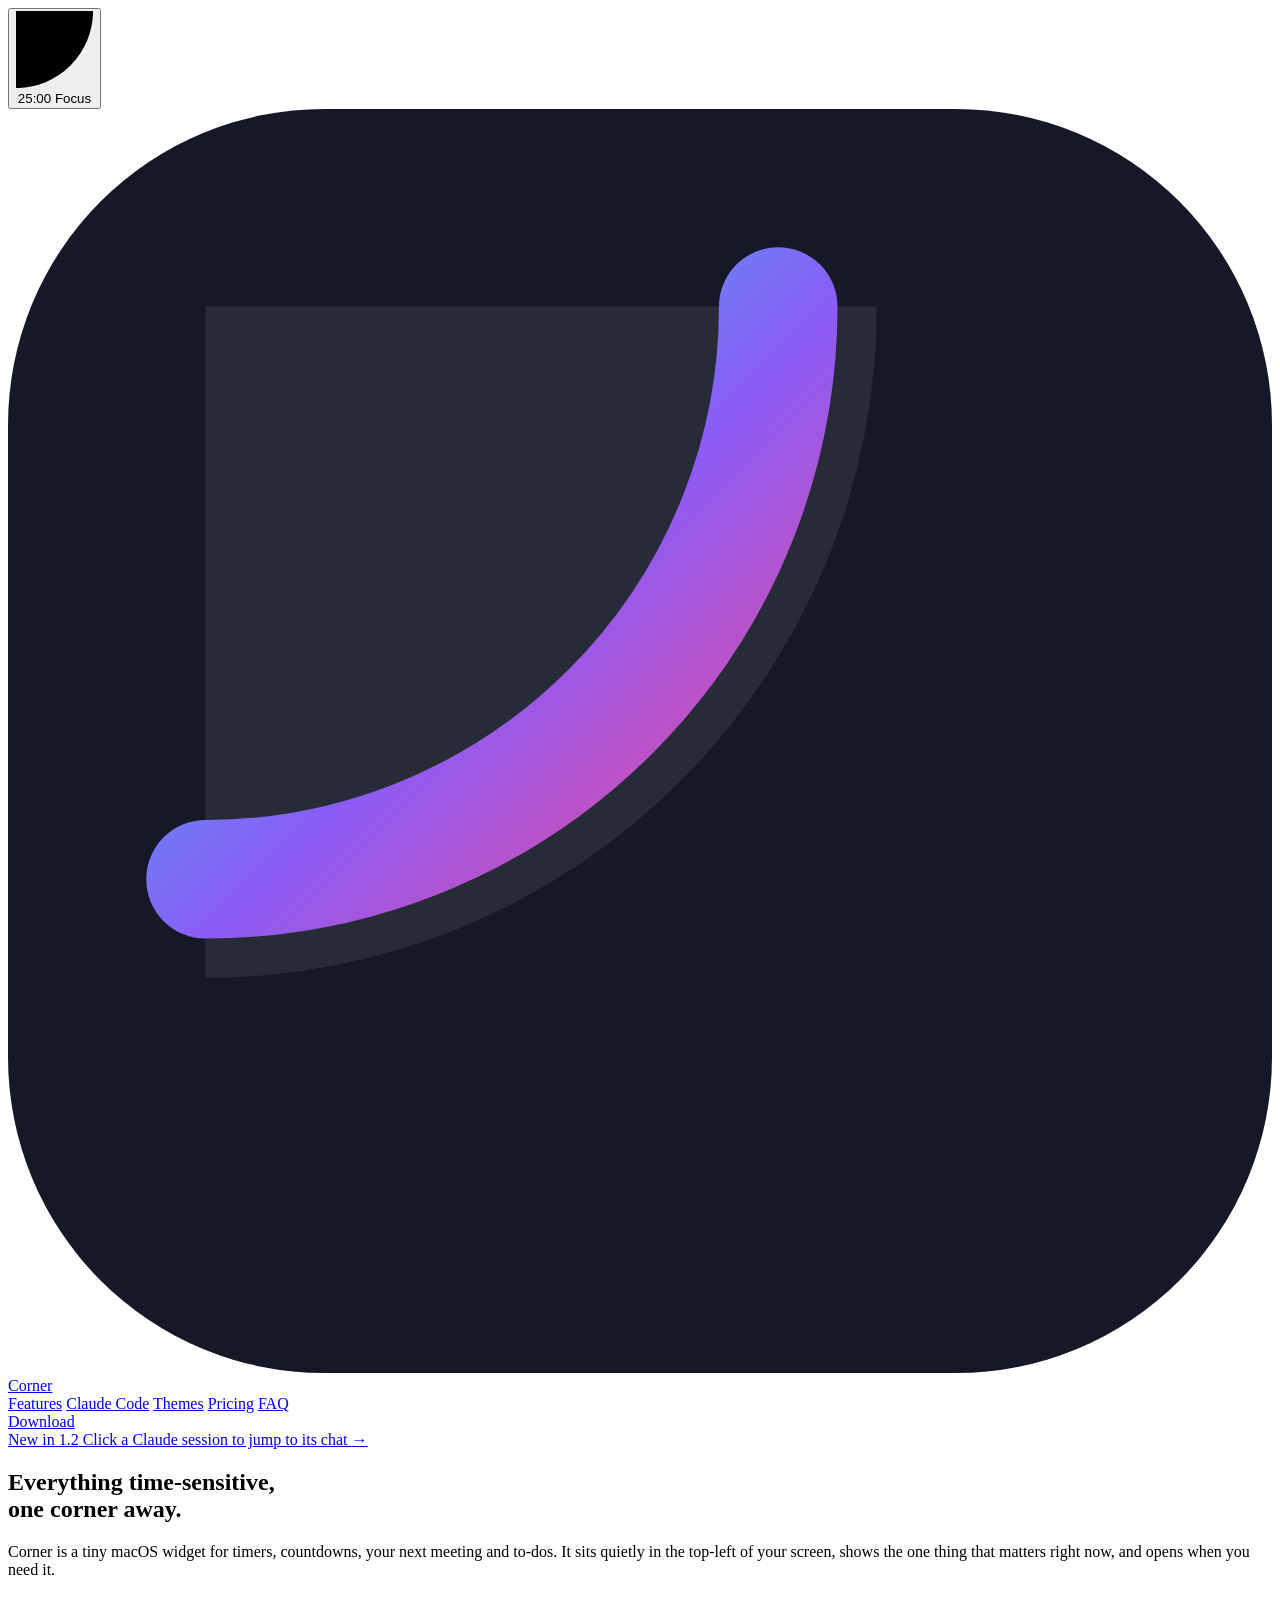
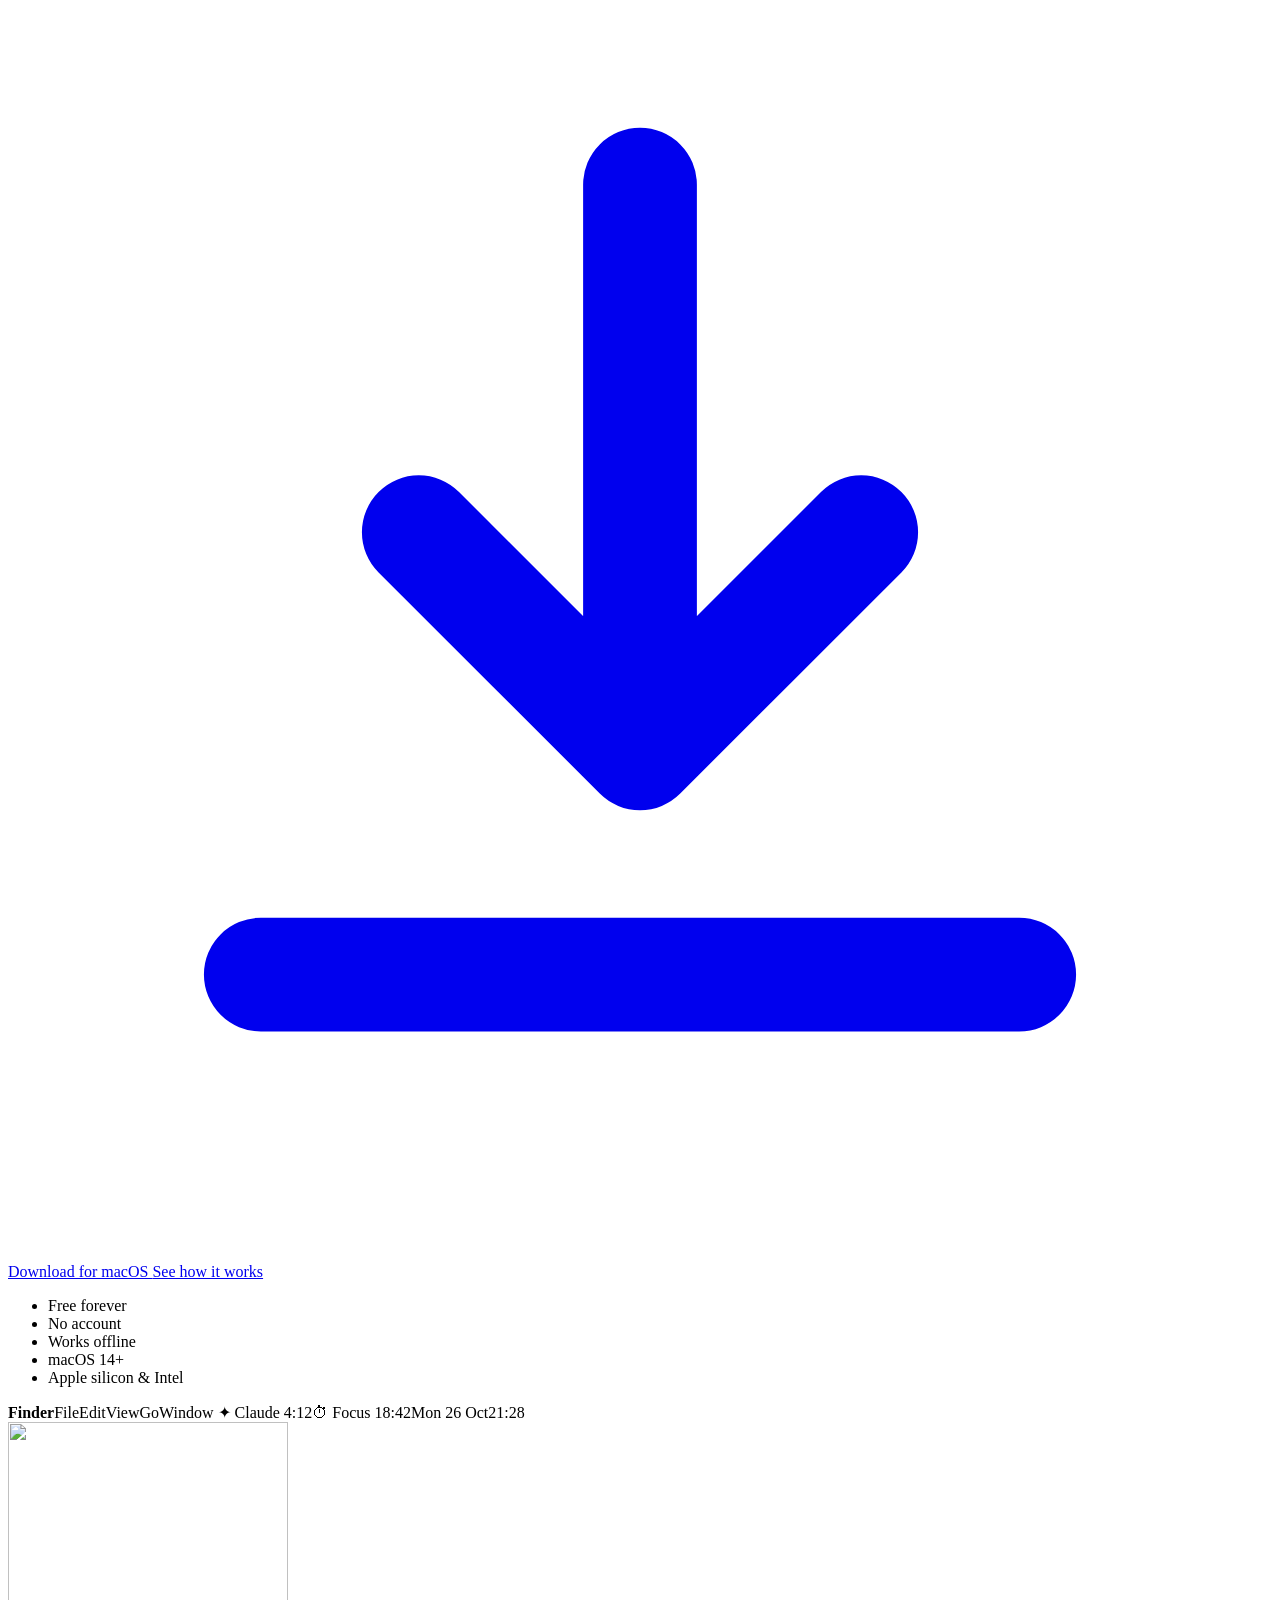
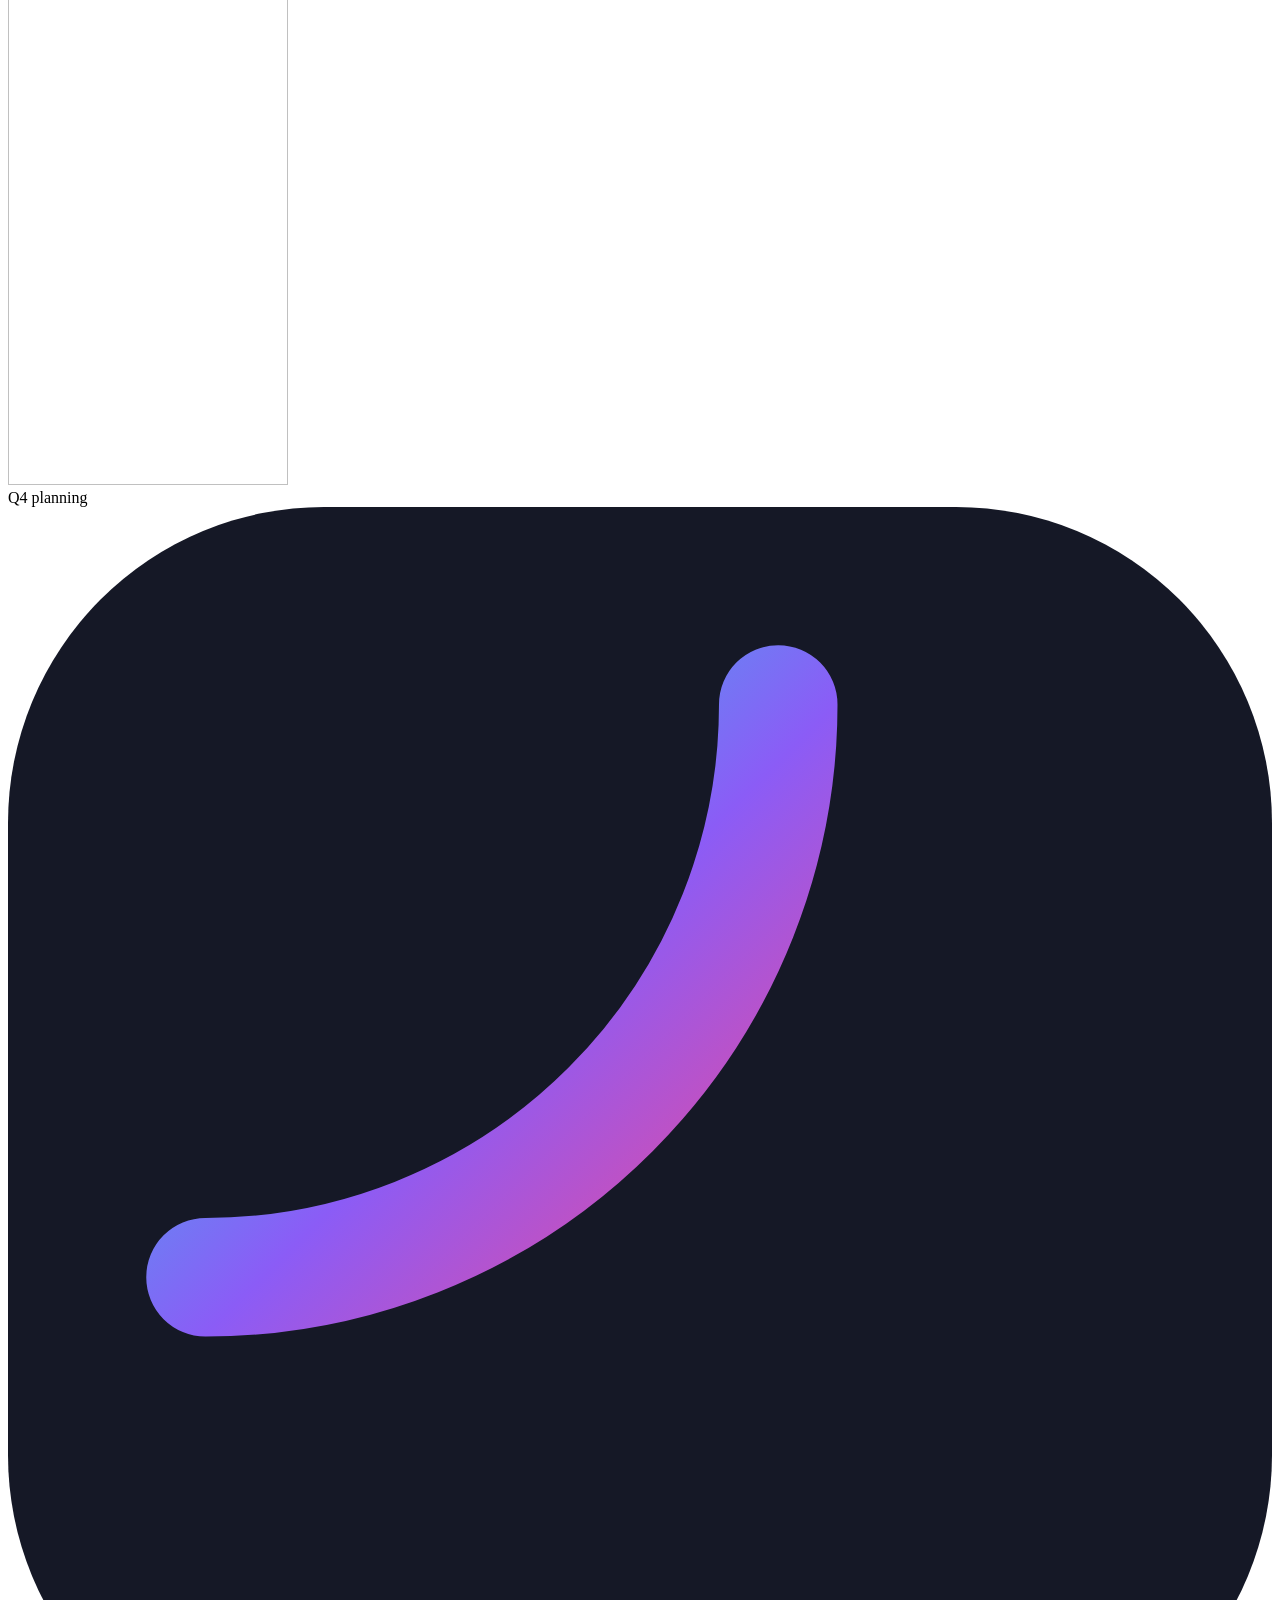
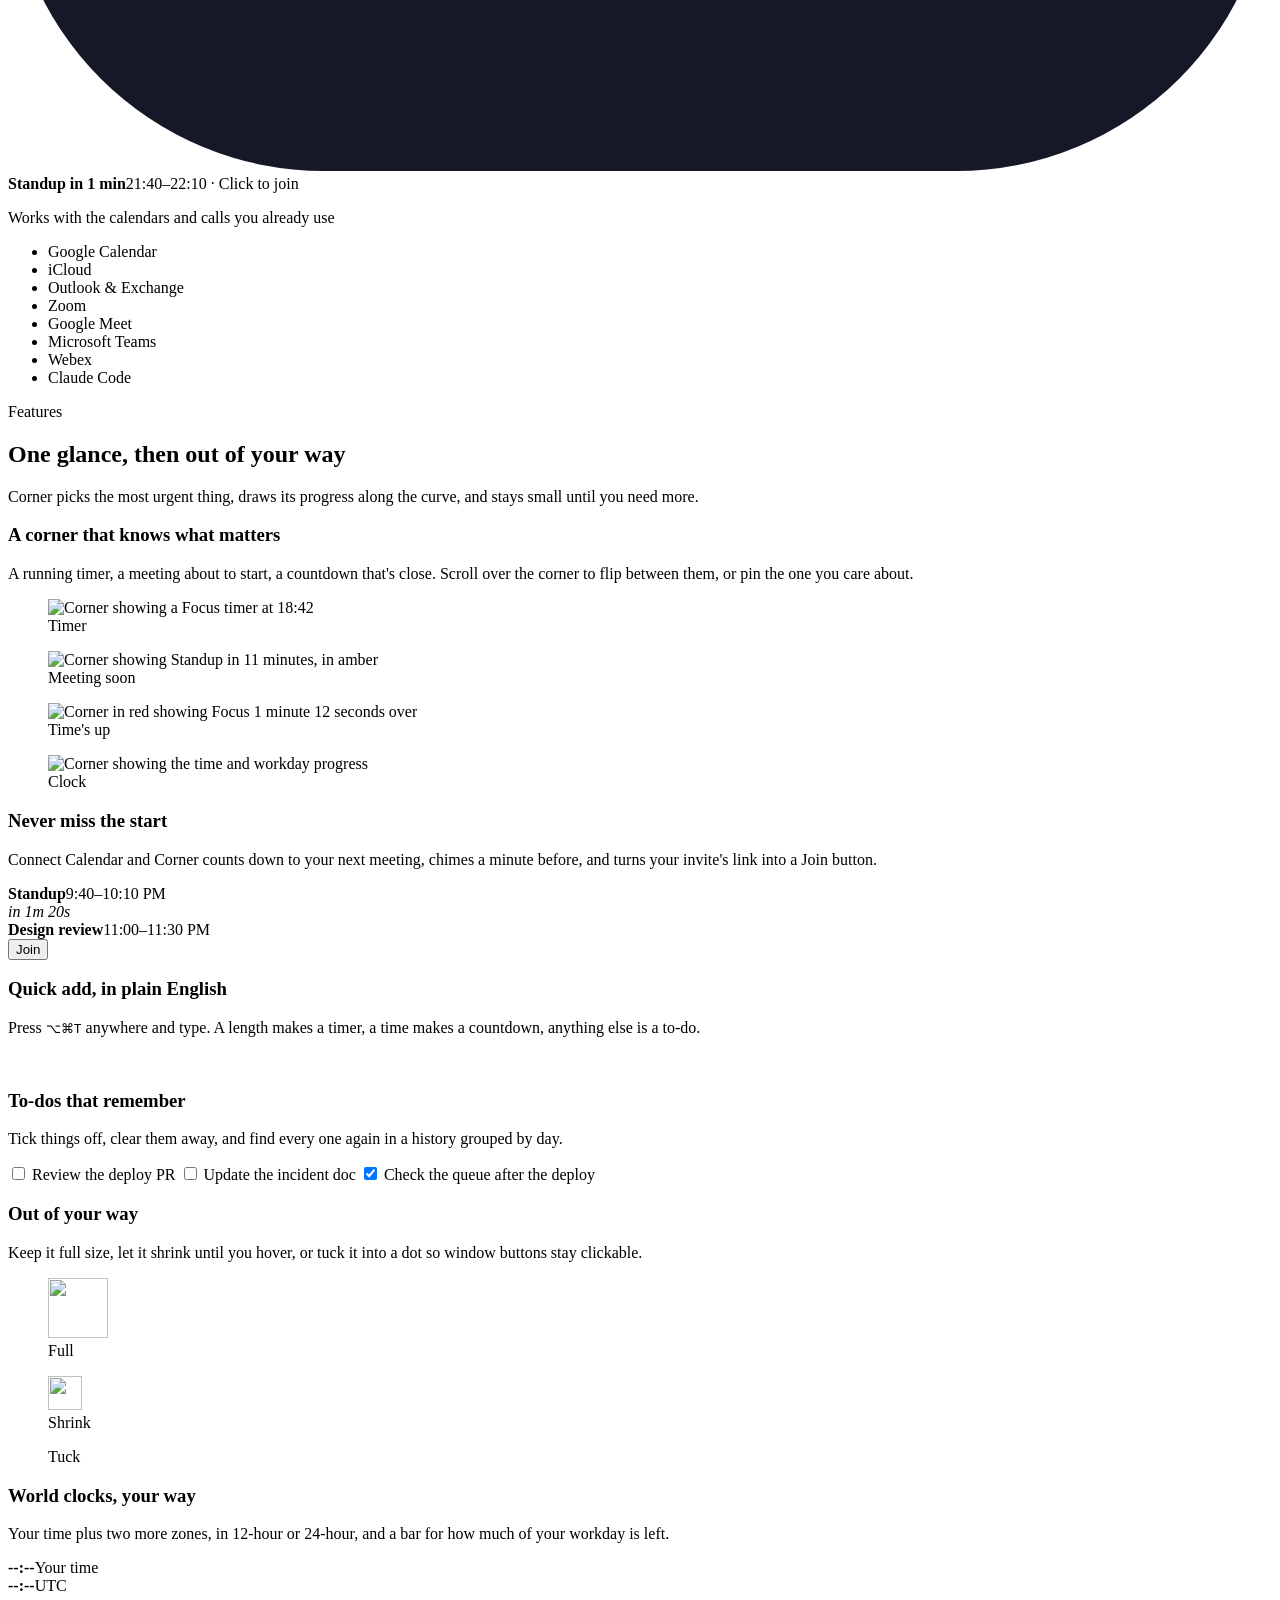
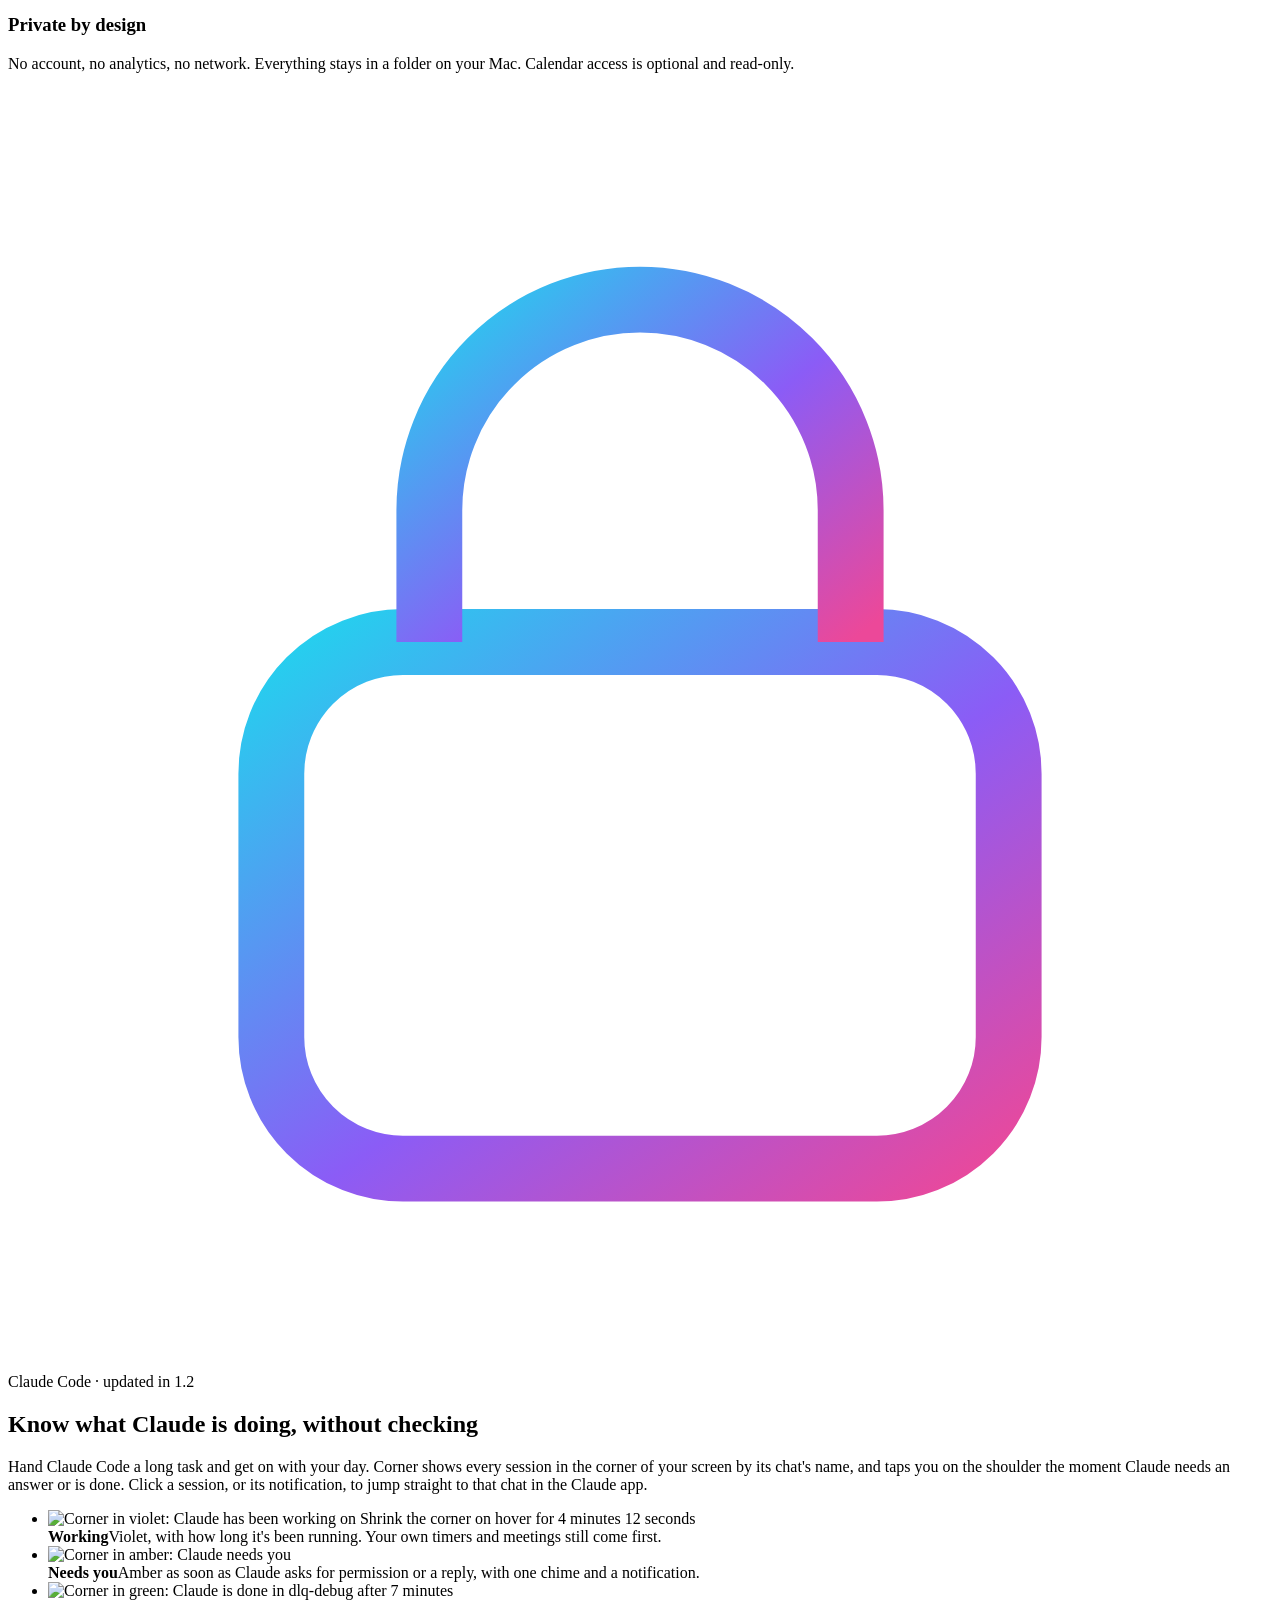
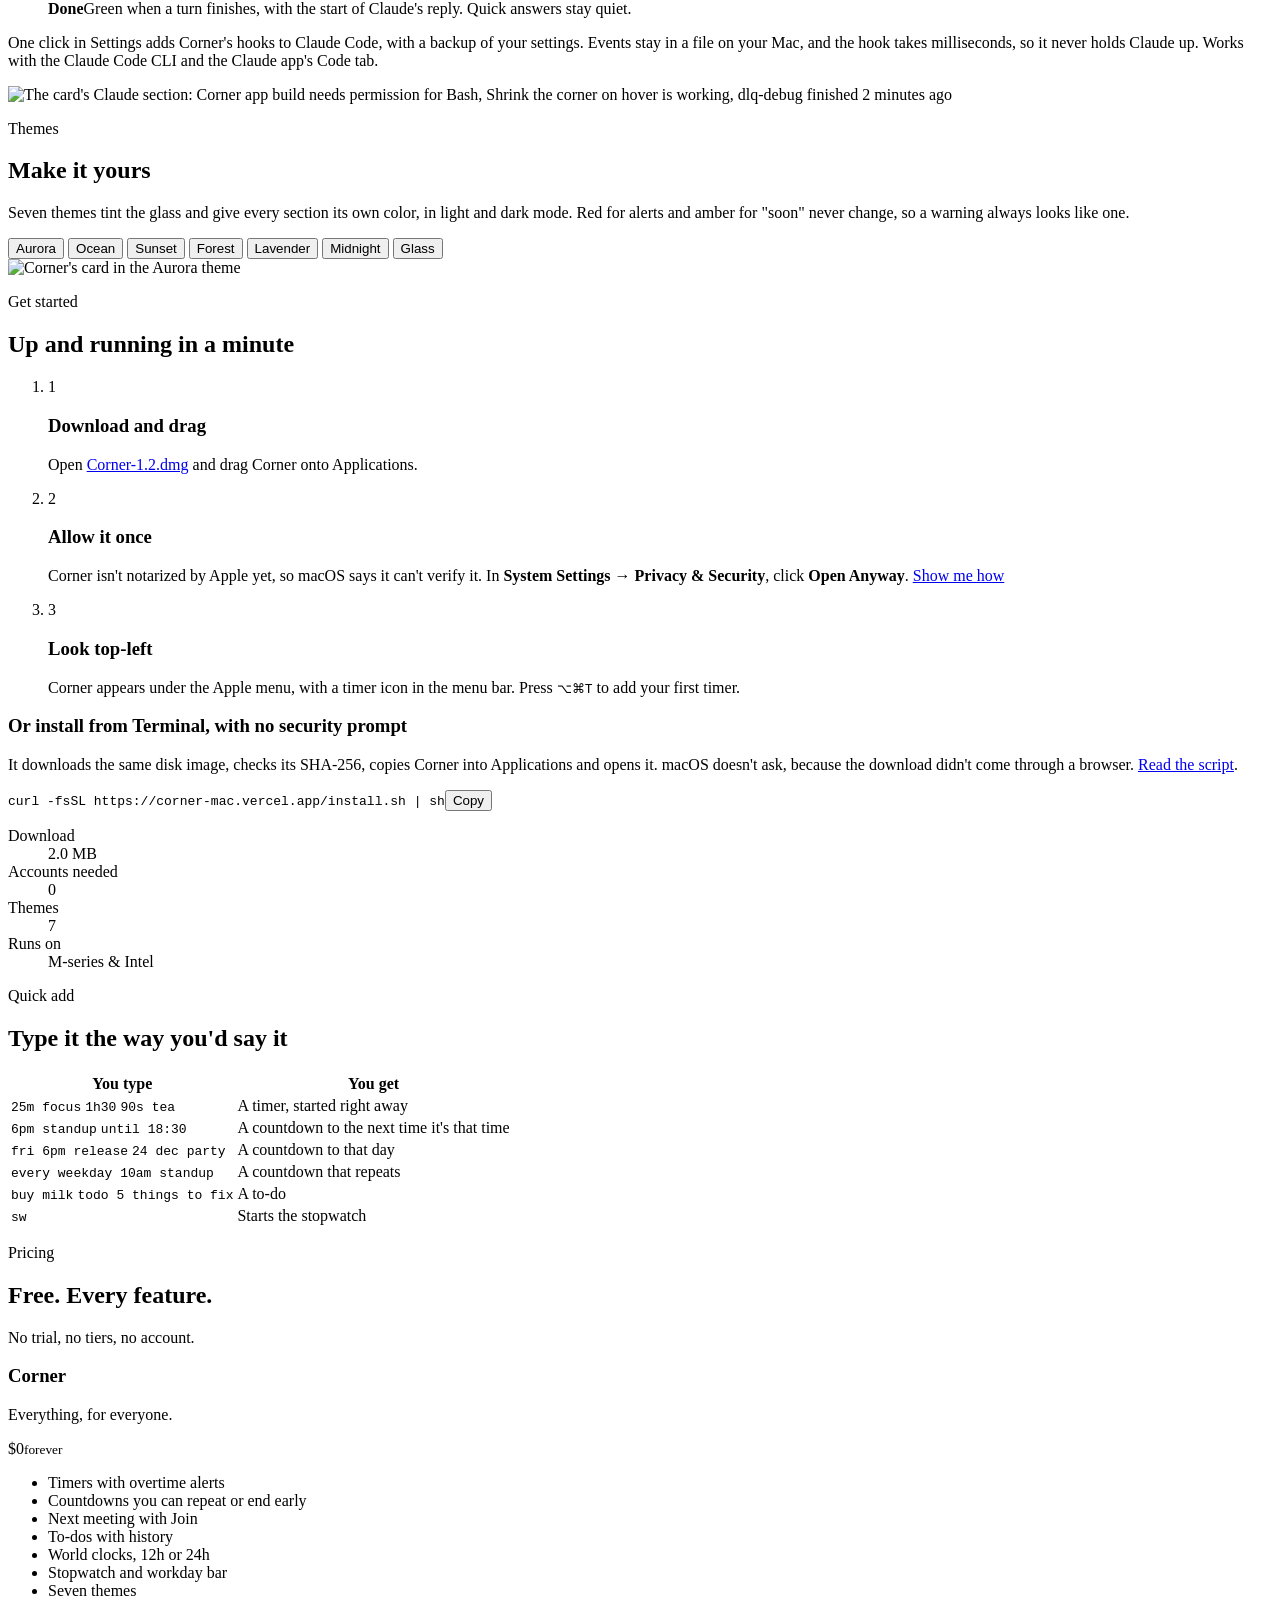
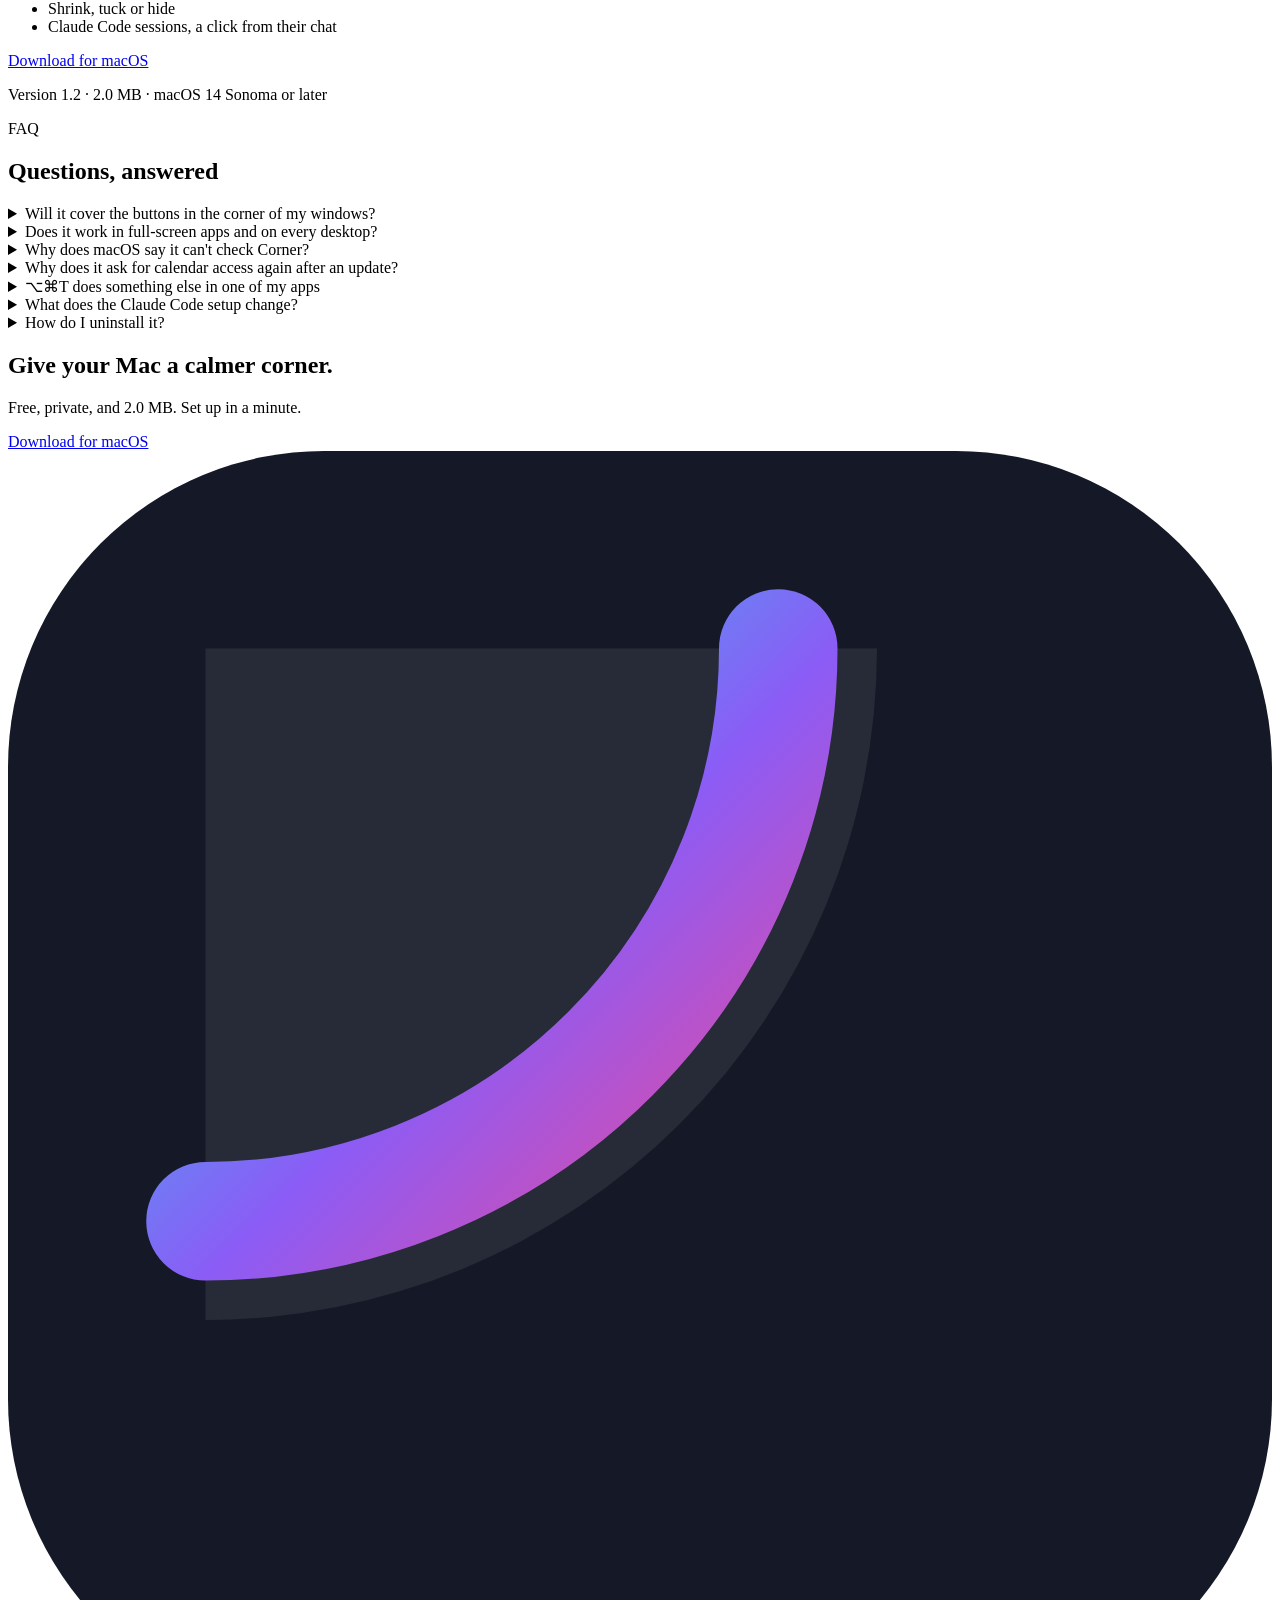
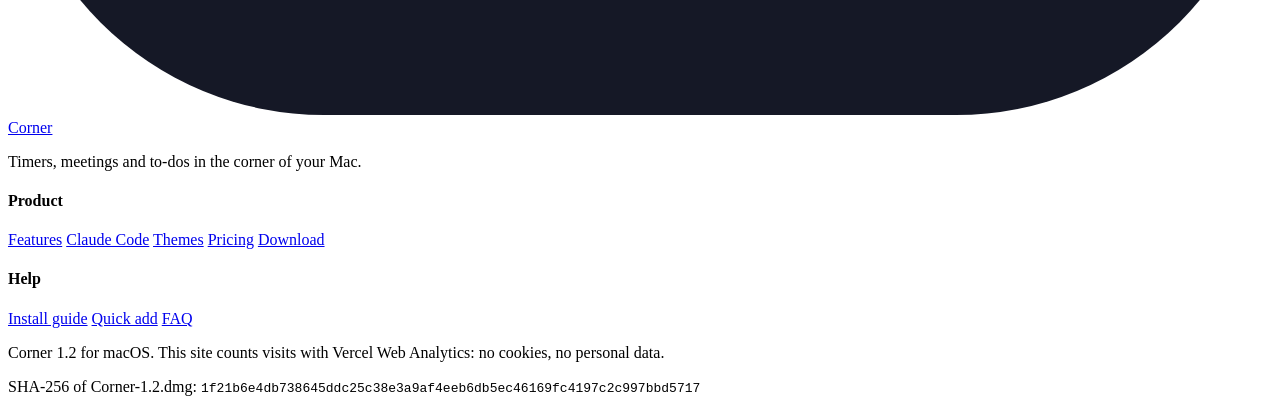
==== site/index.html @ e08eae59 "Corner 1.2: quarter-circle Mac widget, website and Terminal installer Co-Authored-By: Claude Opus 5." ====
<!doctype html>
<html lang="en">
<head>
  <meta charset="utf-8">
  <meta name="viewport" content="width=device-width, initial-scale=1">
  <title>Corner: timers, meetings and to-dos in the corner of your Mac</title>
  <meta name="description" content="Corner is a free macOS widget that lives in the top-left corner of your screen: timers, countdowns, your next meeting, to-dos, world clocks and your Claude Code sessions, one click away.">
  <meta property="og:title" content="Corner for Mac">
  <meta property="og:description" content="Everything time-sensitive, one corner away. Timers, countdowns, your next meeting and to-dos for macOS.">
  <meta property="og:image" content="/img/themes-dark.jpg">
  <meta name="twitter:card" content="summary_large_image">
  <meta name="theme-color" content="#07080d">
  <link rel="icon" href="/favicon.png">
  <link rel="preconnect" href="https://fonts.googleapis.com">
  <link rel="preconnect" href="https://fonts.gstatic.com" crossorigin>
  <link rel="stylesheet" href="https://fonts.googleapis.com/css2?family=Geist:wght@400;500;600;700&family=Geist+Mono:wght@400;500&display=swap">
  <link rel="stylesheet" href="/styles.css">
  <!-- Vercel Web Analytics: counts page views without cookies. /download counts downloads. -->
  <script>window.va = window.va || function () { (window.vaq = window.vaq || []).push(arguments); };</script>
  <script defer src="/_vercel/insights/script.js"></script>
</head>
<body>
  <!-- A working copy of the widget itself, in this page's top-left corner. -->
  <div class="demo-corner" id="demo-corner">
    <button class="demo-face" id="demo-face" type="button" aria-expanded="false" aria-controls="demo-card" aria-label="Live demo of Corner: open it">
      <svg viewBox="0 0 100 100" aria-hidden="true">
        <defs>
          <linearGradient id="ring-grad" x1="0" y1="0" x2="1" y2="1">
            <stop offset="0" stop-color="#22d3ee"/><stop offset=".55" stop-color="#8b5cf6"/><stop offset="1" stop-color="#ec4899"/>
          </linearGradient>
        </defs>
        <path class="demo-glass" d="M0 0H100A100 100 0 0 1 0 100Z"/>
        <path class="demo-track" d="M94 0A94 94 0 0 1 0 94"/>
        <path class="demo-ring" id="demo-ring" d="M94 0A94 94 0 0 1 0 94"/>
      </svg>
      <span class="demo-text">
        <span class="demo-value" id="demo-value">25:00</span>
        <span class="demo-label">Focus</span>
      </span>
    </button>
    <div class="demo-card" id="demo-card" hidden>
      <div class="demo-card-head">
        <div>
          <div class="demo-clock" id="demo-clock">--:--</div>
          <div class="demo-sub" id="demo-zone">Your time</div>
        </div>
        <button class="demo-close" id="demo-close" type="button" aria-label="Minimize to corner">↖</button>
      </div>
      <div class="demo-row"><span>Focus timer</span><strong id="demo-timer">25:00</strong></div>
      <div class="demo-bar"><span id="demo-bar"></span></div>
      <div class="demo-row"><span>Weekend</span><strong id="demo-weekend">--</strong></div>
      <label class="demo-todo"><input type="checkbox"> Try Corner</label>
      <label class="demo-todo"><input type="checkbox" checked> Find this website</label>
      <p class="demo-hint">This one lives in the page. The real one floats over every app.</p>
    </div>
  </div>

  <header class="nav" id="nav">
    <div class="nav-inner">
      <a class="brand" href="/" aria-label="Corner home">
        <svg class="logo" viewBox="0 0 32 32" aria-hidden="true">
          <defs>
            <linearGradient id="logo-ring" x1="0" y1="0" x2="1" y2="1">
              <stop offset="0" stop-color="#22d3ee"/><stop offset=".55" stop-color="#8b5cf6"/><stop offset="1" stop-color="#ec4899"/>
            </linearGradient>
          </defs>
          <rect width="32" height="32" rx="8" fill="#151826"/>
          <path d="M5 5h17a17 17 0 0 1-17 17z" fill="rgba(255,255,255,.08)"/>
          <path d="M5 19.5A14.5 14.5 0 0 0 19.5 5" fill="none" stroke="url(#logo-ring)" stroke-width="3" stroke-linecap="round"/>
        </svg>
        <span>Corner</span>
      </a>
      <nav aria-label="Main">
        <a href="#features">Features</a>
        <a href="#claude">Claude Code</a>
        <a href="#themes">Themes</a>
        <a href="#pricing">Pricing</a>
        <a href="#faq">FAQ</a>
      </nav>
      <a class="btn btn-small btn-primary" href="/download">Download</a>
    </div>
  </header>

  <main>
    <!-- Hero -->
    <section class="hero">
      <div class="glow glow-a" aria-hidden="true"></div>
      <div class="glow glow-b" aria-hidden="true"></div>
      <div class="container hero-copy">
        <a class="pill reveal" href="#claude"><span class="pill-tag">New in 1.2</span> Click a Claude session to jump to its chat <span aria-hidden="true">→</span></a>
        <h1 class="reveal">Everything time&#8209;sensitive,<br><span class="grad">one corner away.</span></h1>
        <p class="lede reveal">Corner is a tiny macOS widget for timers, countdowns, your next meeting and to-dos. It sits quietly in the top-left of your screen, shows the one thing that matters right now, and opens when you need it.</p>
        <div class="cta reveal">
          <a class="btn btn-primary btn-large" href="/download">
            <svg viewBox="0 0 20 20" aria-hidden="true"><path d="M10 3v9m0 0-3.5-3.5M10 12l3.5-3.5M4 15.5h12" fill="none" stroke="currentColor" stroke-width="1.8" stroke-linecap="round" stroke-linejoin="round"/></svg>
            Download for macOS
          </a>
          <a class="btn btn-ghost btn-large" href="#how">See how it works</a>
        </div>
        <ul class="trust reveal" aria-label="At a glance">
          <li>Free forever</li><li>No account</li><li>Works offline</li><li>macOS 14+</li><li>Apple silicon &amp; Intel</li>
        </ul>
      </div>

      <div class="container">
        <div class="mock reveal" role="img" aria-label="A Mac desktop with Corner open in the top-left corner, showing a Focus timer, upcoming meetings, countdowns, to-dos and a stopwatch, and a notification that Standup starts in one minute.">
          <div class="mock-menubar" aria-hidden="true">
            <span class="mb-apple"></span><b>Finder</b><span>File</span><span>Edit</span><span>View</span><span>Go</span><span>Window</span>
            <span class="mb-right"><span class="mb-claude">✦ Claude 4:12</span><span class="mb-timer">⏱ Focus 18:42</span><span>Mon 26 Oct</span><span>21:28</span></span>
          </div>
          <div class="mock-desktop" aria-hidden="true">
            <img class="mock-card" src="/img/site-card-dark.png" alt="" width="280" height="663">
            <div class="mock-window">
              <div class="mw-bar"><i></i><i></i><i></i><span>Q4 planning</span></div>
              <div class="mw-body">
                <div class="sk w60"></div><div class="sk w90"></div><div class="sk w80"></div><div class="sk w40"></div>
                <div class="sk-grid"><div></div><div></div><div></div></div>
                <div class="sk w70"></div><div class="sk w85"></div>
              </div>
            </div>
            <div class="mock-notif">
              <svg class="logo" viewBox="0 0 32 32"><rect width="32" height="32" rx="8" fill="#151826"/><path d="M5 19.5A14.5 14.5 0 0 0 19.5 5" fill="none" stroke="url(#logo-ring)" stroke-width="3" stroke-linecap="round"/></svg>
              <div><b>Standup in 1 min</b><span>21:40–22:10 · Click to join</span></div>
            </div>
          </div>
        </div>
      </div>

      <div class="container works reveal">
        <p>Works with the calendars and calls you already use</p>
        <ul>
          <li>Google Calendar</li><li>iCloud</li><li>Outlook &amp; Exchange</li><li>Zoom</li><li>Google Meet</li><li>Microsoft Teams</li><li>Webex</li><li>Claude Code</li>
        </ul>
      </div>
    </section>

    <!-- Features -->
    <section id="features" class="section">
      <div class="container">
        <header class="section-head reveal">
          <p class="eyebrow">Features</p>
          <h2>One glance, then out of your way</h2>
          <p>Corner picks the most urgent thing, draws its progress along the curve, and stays small until you need more.</p>
        </header>

        <div class="bento">
          <article class="tile tile-wide reveal">
            <div class="tile-copy">
              <h3>A corner that knows what matters</h3>
              <p>A running timer, a meeting about to start, a countdown that's close. Scroll over the corner to flip between them, or pin the one you care about.</p>
            </div>
            <div class="states">
              <figure><img src="/img/site-state-timer.png" alt="Corner showing a Focus timer at 18:42" width="100" height="100" loading="lazy"><figcaption>Timer</figcaption></figure>
              <figure><img src="/img/site-state-meeting.png" alt="Corner showing Standup in 11 minutes, in amber" width="100" height="100" loading="lazy"><figcaption>Meeting soon</figcaption></figure>
              <figure><img src="/img/site-state-overtime.png" alt="Corner in red showing Focus 1 minute 12 seconds over" width="100" height="100" loading="lazy"><figcaption>Time's up</figcaption></figure>
              <figure><img src="/img/site-state-clock.png" alt="Corner showing the time and workday progress" width="100" height="100" loading="lazy"><figcaption>Clock</figcaption></figure>
            </div>
          </article>

          <article class="tile reveal" id="meetings">
            <div class="tile-copy">
              <h3>Never miss the start</h3>
              <p>Connect Calendar and Corner counts down to your next meeting, chimes a minute before, and turns your invite's link into a Join button.</p>
            </div>
            <div class="ui-meeting">
              <div class="ui-row"><i class="dot" style="--c:#0a84ff"></i><div><b>Standup</b><span>9:40–10:10 PM</span></div><em>in 1m 20s</em></div>
              <div class="ui-row"><i class="dot" style="--c:#af52de"></i><div><b>Design review</b><span>11:00–11:30 PM</span></div><button type="button" tabindex="-1">Join</button></div>
            </div>
          </article>

          <article class="tile tile-half reveal">
            <div class="tile-copy">
              <h3>Quick add, in plain English</h3>
              <p>Press <kbd>⌥</kbd><kbd>⌘</kbd><kbd>T</kbd> anywhere and type. A length makes a timer, a time makes a countdown, anything else is a to-do.</p>
            </div>
            <div class="ui-quick" aria-hidden="true">
              <div class="qa-field"><span id="qa-text"></span><i class="caret"></i></div>
              <div class="qa-preview" id="qa-preview">&nbsp;</div>
            </div>
          </article>

          <article class="tile tile-half reveal">
            <div class="tile-copy">
              <h3>To-dos that remember</h3>
              <p>Tick things off, clear them away, and find every one again in a history grouped by day.</p>
            </div>
            <div class="ui-todos">
              <label><input type="checkbox"> Review the deploy PR</label>
              <label><input type="checkbox"> Update the incident doc</label>
              <label><input type="checkbox" checked> Check the queue after the deploy</label>
            </div>
          </article>

          <article class="tile reveal">
            <div class="tile-copy">
              <h3>Out of your way</h3>
              <p>Keep it full size, let it shrink until you hover, or tuck it into a dot so window buttons stay clickable.</p>
            </div>
            <div class="modes">
              <figure><img src="/img/site-state-timer.png" alt="" width="60" height="60" loading="lazy"><figcaption>Full</figcaption></figure>
              <figure><img src="/img/site-state-mini.png" alt="" width="34" height="34" loading="lazy"><figcaption>Shrink</figcaption></figure>
              <figure><span class="tuck-dot"></span><figcaption>Tuck</figcaption></figure>
            </div>
          </article>

          <article class="tile reveal">
            <div class="tile-copy">
              <h3>World clocks, your way</h3>
              <p>Your time plus two more zones, in 12-hour or 24-hour, and a bar for how much of your workday is left.</p>
            </div>
            <div class="ui-clocks">
              <div><b id="clock-local">--:--</b><span id="clock-local-zone">Your time</span></div>
              <div><b id="clock-utc">--:--</b><span>UTC</span></div>
            </div>
          </article>

          <article class="tile reveal">
            <div class="tile-copy">
              <h3>Private by design</h3>
              <p>No account, no analytics, no network. Everything stays in a folder on your Mac. Calendar access is optional and read-only.</p>
            </div>
            <div class="ui-private" aria-hidden="true">
              <svg viewBox="0 0 48 48"><rect x="10" y="21" width="28" height="20" rx="5" fill="none" stroke="url(#ring-grad)" stroke-width="2.5"/><path d="M16 21v-5a8 8 0 0 1 16 0v5" fill="none" stroke="url(#ring-grad)" stroke-width="2.5"/></svg>
            </div>
          </article>
        </div>
      </div>
    </section>

    <!-- Claude Code -->
    <section id="claude" class="section">
      <div class="container claude">
        <div class="claude-copy reveal">
          <p class="eyebrow">Claude Code · updated in 1.2</p>
          <h2>Know what Claude is doing, without checking</h2>
          <p>Hand Claude Code a long task and get on with your day. Corner shows every session in the corner of your screen by its chat's name, and taps you on the shoulder the moment Claude needs an answer or is done. Click a session, or its notification, to jump straight to that chat in the Claude app.</p>
          <ul class="claude-states">
            <li>
              <img src="/img/site-claude-working.png" alt="Corner in violet: Claude has been working on Shrink the corner on hover for 4 minutes 12 seconds" width="64" height="64" loading="lazy">
              <div><b>Working</b><span>Violet, with how long it's been running. Your own timers and meetings still come first.</span></div>
            </li>
            <li>
              <img src="/img/site-claude-needs.png" alt="Corner in amber: Claude needs you" width="64" height="64" loading="lazy">
              <div><b>Needs you</b><span>Amber as soon as Claude asks for permission or a reply, with one chime and a notification.</span></div>
            </li>
            <li>
              <img src="/img/site-claude-done.png" alt="Corner in green: Claude is done in dlq-debug after 7 minutes" width="64" height="64" loading="lazy">
              <div><b>Done</b><span>Green when a turn finishes, with the start of Claude's reply. Quick answers stay quiet.</span></div>
            </li>
          </ul>
          <p class="claude-note">One click in Settings adds Corner's hooks to Claude Code, with a backup of your settings. Events stay in a file on your Mac, and the hook takes milliseconds, so it never holds Claude up. Works with the Claude Code CLI and the Claude app's Code tab.</p>
        </div>
        <div class="claude-shot reveal">
          <img src="/img/site-claude-card.png" alt="The card's Claude section: Corner app build needs permission for Bash, Shrink the corner on hover is working, dlq-debug finished 2 minutes ago" width="300" height="203" loading="lazy">
        </div>
      </div>
    </section>

    <!-- Themes -->
    <section id="themes" class="section">
      <div class="container themes">
        <div class="themes-copy reveal">
          <p class="eyebrow">Themes</p>
          <h2>Make it yours</h2>
          <p>Seven themes tint the glass and give every section its own color, in light and dark mode. Red for alerts and amber for "soon" never change, so a warning always looks like one.</p>
          <div class="swatches" role="group" aria-label="Preview a theme">
            <button type="button" data-theme="aurora" aria-pressed="true" style="--a:#22d3ee;--b:#8b5cf6;--c:#ec4899">Aurora</button>
            <button type="button" data-theme="ocean" aria-pressed="false" style="--a:#0ea5e9;--b:#6366f1;--c:#6366f1">Ocean</button>
            <button type="button" data-theme="sunset" aria-pressed="false" style="--a:#f97316;--b:#db2777;--c:#db2777">Sunset</button>
            <button type="button" data-theme="forest" aria-pressed="false" style="--a:#059669;--b:#0d9488;--c:#0d9488">Forest</button>
            <button type="button" data-theme="lavender" aria-pressed="false" style="--a:#7c3aed;--b:#db2777;--c:#db2777">Lavender</button>
            <button type="button" data-theme="midnight" aria-pressed="false" style="--a:#0f172a;--b:#312e81;--c:#fbbf24">Midnight</button>
            <button type="button" data-theme="system" aria-pressed="false" style="--a:#3a3f4f;--b:#1f2330;--c:#0a84ff">Glass</button>
          </div>
        </div>
        <div class="themes-shot reveal" id="themes-shot" style="--glow:#8b5cf6">
          <img id="theme-img" src="/img/site-theme-aurora.jpg" alt="Corner's card in the Aurora theme" width="280" height="663" loading="lazy">
        </div>
      </div>
    </section>

    <!-- How it works -->
    <section id="how" class="section">
      <div class="container">
        <header class="section-head reveal">
          <p class="eyebrow">Get started</p>
          <h2>Up and running in a minute</h2>
        </header>
        <ol class="how">
          <li class="reveal">
            <span class="num">1</span>
            <h3>Download and drag</h3>
            <p>Open <a href="/download">Corner-1.2.dmg</a> and drag Corner onto Applications.</p>
          </li>
          <li class="reveal">
            <span class="num">2</span>
            <h3>Allow it once</h3>
            <p>Corner isn't notarized by Apple yet, so macOS says it can't verify it. In <b>System Settings → Privacy &amp; Security</b>, click <b>Open Anyway</b>. <a href="/download?preview#verify">Show me how</a></p>
          </li>
          <li class="reveal">
            <span class="num">3</span>
            <h3>Look top-left</h3>
            <p>Corner appears under the Apple menu, with a timer icon in the menu bar. Press <kbd>⌥</kbd><kbd>⌘</kbd><kbd>T</kbd> to add your first timer.</p>
          </li>
        </ol>
        <div class="terminal-alt reveal">
          <h3>Or install from Terminal, with no security prompt</h3>
          <p>It downloads the same disk image, checks its SHA-256, copies Corner into Applications and opens it. macOS doesn't ask, because the download didn't come through a browser. <a href="/install.sh">Read the script</a>.</p>
          <div class="cmd"><code id="install-cmd">curl -fsSL https://corner-mac.vercel.app/install.sh | sh</code><button class="btn btn-small btn-ghost" type="button" data-copy="install-cmd">Copy</button></div>
        </div>

        <dl class="stats reveal">
          <div><dt>Download</dt><dd>2.0 MB</dd></div>
          <div><dt>Accounts needed</dt><dd>0</dd></div>
          <div><dt>Themes</dt><dd>7</dd></div>
          <div><dt>Runs on</dt><dd>M-series &amp; Intel</dd></div>
        </dl>
      </div>
    </section>

    <!-- Quick add reference -->
    <section id="quick-add" class="section section-tight">
      <div class="container">
        <header class="section-head reveal">
          <p class="eyebrow">Quick add</p>
          <h2>Type it the way you'd say it</h2>
        </header>
        <div class="table-wrap reveal">
          <table>
            <thead><tr><th>You type</th><th>You get</th></tr></thead>
            <tbody>
              <tr><td><code>25m focus</code> <code>1h30</code> <code>90s tea</code></td><td>A timer, started right away</td></tr>
              <tr><td><code>6pm standup</code> <code>until 18:30</code></td><td>A countdown to the next time it's that time</td></tr>
              <tr><td><code>fri 6pm release</code> <code>24 dec party</code></td><td>A countdown to that day</td></tr>
              <tr><td><code>every weekday 10am standup</code></td><td>A countdown that repeats</td></tr>
              <tr><td><code>buy milk</code> <code>todo 5 things to fix</code></td><td>A to-do</td></tr>
              <tr><td><code>sw</code></td><td>Starts the stopwatch</td></tr>
            </tbody>
          </table>
        </div>
      </div>
    </section>

    <!-- Pricing -->
    <section id="pricing" class="section">
      <div class="container">
        <header class="section-head reveal">
          <p class="eyebrow">Pricing</p>
          <h2>Free. Every feature.</h2>
          <p>No trial, no tiers, no account.</p>
        </header>
        <div class="price-card reveal">
          <div class="price-top">
            <div>
              <h3>Corner</h3>
              <p>Everything, for everyone.</p>
            </div>
            <div class="price"><span>$0</span><small>forever</small></div>
          </div>
          <ul class="checks">
            <li>Timers with overtime alerts</li>
            <li>Countdowns you can repeat or end early</li>
            <li>Next meeting with Join</li>
            <li>To-dos with history</li>
            <li>World clocks, 12h or 24h</li>
            <li>Stopwatch and workday bar</li>
            <li>Seven themes</li>
            <li>Shrink, tuck or hide</li>
            <li>Claude Code sessions, a click from their chat</li>
          </ul>
          <a class="btn btn-primary btn-large btn-block" href="/download">Download for macOS</a>
          <p class="fine">Version 1.2 · 2.0 MB · macOS 14 Sonoma or later</p>
        </div>

        <!-- Shown once there's a Buy Me a Coffee link: set the href and remove `hidden`. -->
        <div class="support" id="support" hidden>
          <p>Corner stays free. If it saved you from missing a meeting, you can say thanks.</p>
          <a class="btn btn-coffee" href="#support" rel="noopener" target="_blank">☕ Buy me a coffee</a>
        </div>
      </div>
    </section>

    <!-- FAQ -->
    <section id="faq" class="section">
      <div class="container">
        <header class="section-head reveal">
          <p class="eyebrow">FAQ</p>
          <h2>Questions, answered</h2>
        </header>
        <div class="faq reveal">
          <details>
            <summary>Will it cover the buttons in the corner of my windows?</summary>
            <p>It can, so choose <em>Shrink, grow on hover</em> or <em>Tuck into the edge</em> under Settings → "When not in use". Tucked, it's a 10-point dot and clicks go straight through. Push the pointer into the left edge of the screen to bring it back.</p>
          </details>
          <details>
            <summary>Does it work in full-screen apps and on every desktop?</summary>
            <p>Yes. It shows on every Space, and moves to the very top when an app is full screen and the menu bar is hidden.</p>
          </details>
          <details>
            <summary>Why does macOS say it can't check Corner?</summary>
            <p>Corner isn't notarized by Apple yet, so macOS says “Apple could not verify ‘Corner’ is free of malware”. Click Done, then allow it once in System Settings → Privacy &amp; Security → Open Anyway (<a href="/download?preview#verify">step by step</a>). You won't be asked again for that version. Or install with <code>curl -fsSL https://corner-mac.vercel.app/install.sh | sh</code> in Terminal, which macOS doesn't ask about.</p>
          </details>
          <details>
            <summary>Why does it ask for calendar access again after an update?</summary>
            <p>Without an Apple developer certificate, macOS treats each new version as a new app for permissions. Click Connect in the card again.</p>
          </details>
          <details>
            <summary>⌥⌘T does something else in one of my apps</summary>
            <p>While Corner runs, ⌥⌘T opens quick add everywhere. In Finder that's normally Hide Toolbar. Quick add is also in the menu bar menu and the corner's right-click menu.</p>
          </details>
          <details>
            <summary>What does the Claude Code setup change?</summary>
            <p>It adds six hooks to <code>~/.claude/settings.json</code> (saving a backup first) that each run a tiny script. The script writes the event to a file in Corner's own folder and exits, so nothing leaves your Mac and Claude never waits on it. Settings → Claude Code → Remove takes Corner's entries back out and leaves the rest alone. To name sessions and open their chats, Corner also reads the Claude app's list of chats on your Mac; it never changes it.</p>
          </details>
          <details>
            <summary>How do I uninstall it?</summary>
            <p>Quit from the menu bar icon, delete Corner from Applications, and delete <code>~/Library/Application Support/Corner</code> to remove your saved timers and to-dos.</p>
          </details>
        </div>
      </div>
    </section>

    <!-- Final call to action -->
    <section class="section">
      <div class="container">
        <div class="final reveal">
          <h2>Give your Mac a calmer corner.</h2>
          <p>Free, private, and 2.0 MB. Set up in a minute.</p>
          <a class="btn btn-primary btn-large" href="/download">Download for macOS</a>
        </div>
      </div>
    </section>
  </main>

  <footer class="footer">
    <div class="container footer-grid">
      <div class="footer-brand">
        <a class="brand" href="/" aria-label="Corner home">
          <svg class="logo" viewBox="0 0 32 32" aria-hidden="true"><rect width="32" height="32" rx="8" fill="#151826"/><path d="M5 5h17a17 17 0 0 1-17 17z" fill="rgba(255,255,255,.08)"/><path d="M5 19.5A14.5 14.5 0 0 0 19.5 5" fill="none" stroke="url(#logo-ring)" stroke-width="3" stroke-linecap="round"/></svg>
          <span>Corner</span>
        </a>
        <p>Timers, meetings and to-dos in the corner of your Mac.</p>
      </div>
      <div>
        <h4>Product</h4>
        <a href="#features">Features</a>
        <a href="#claude">Claude Code</a>
        <a href="#themes">Themes</a>
        <a href="#pricing">Pricing</a>
        <a href="/download">Download</a>
      </div>
      <div>
        <h4>Help</h4>
        <a href="#how">Install guide</a>
        <a href="#quick-add">Quick add</a>
        <a href="#faq">FAQ</a>
      </div>
    </div>
    <div class="container footer-fine">
      <p>Corner 1.2 for macOS. This site counts visits with Vercel Web Analytics: no cookies, no personal data.</p>
      <p class="checksum">SHA-256 of Corner-1.2.dmg: <code>1f21b6e4db738645ddc25c38e3a9af4eeb6db5ec46169fc4197c2c997bbd5717</code></p>
    </div>
  </footer>

  <script src="/corner-demo.js" defer></script>
  <script src="/site.js" defer></script>
</body>
</html>
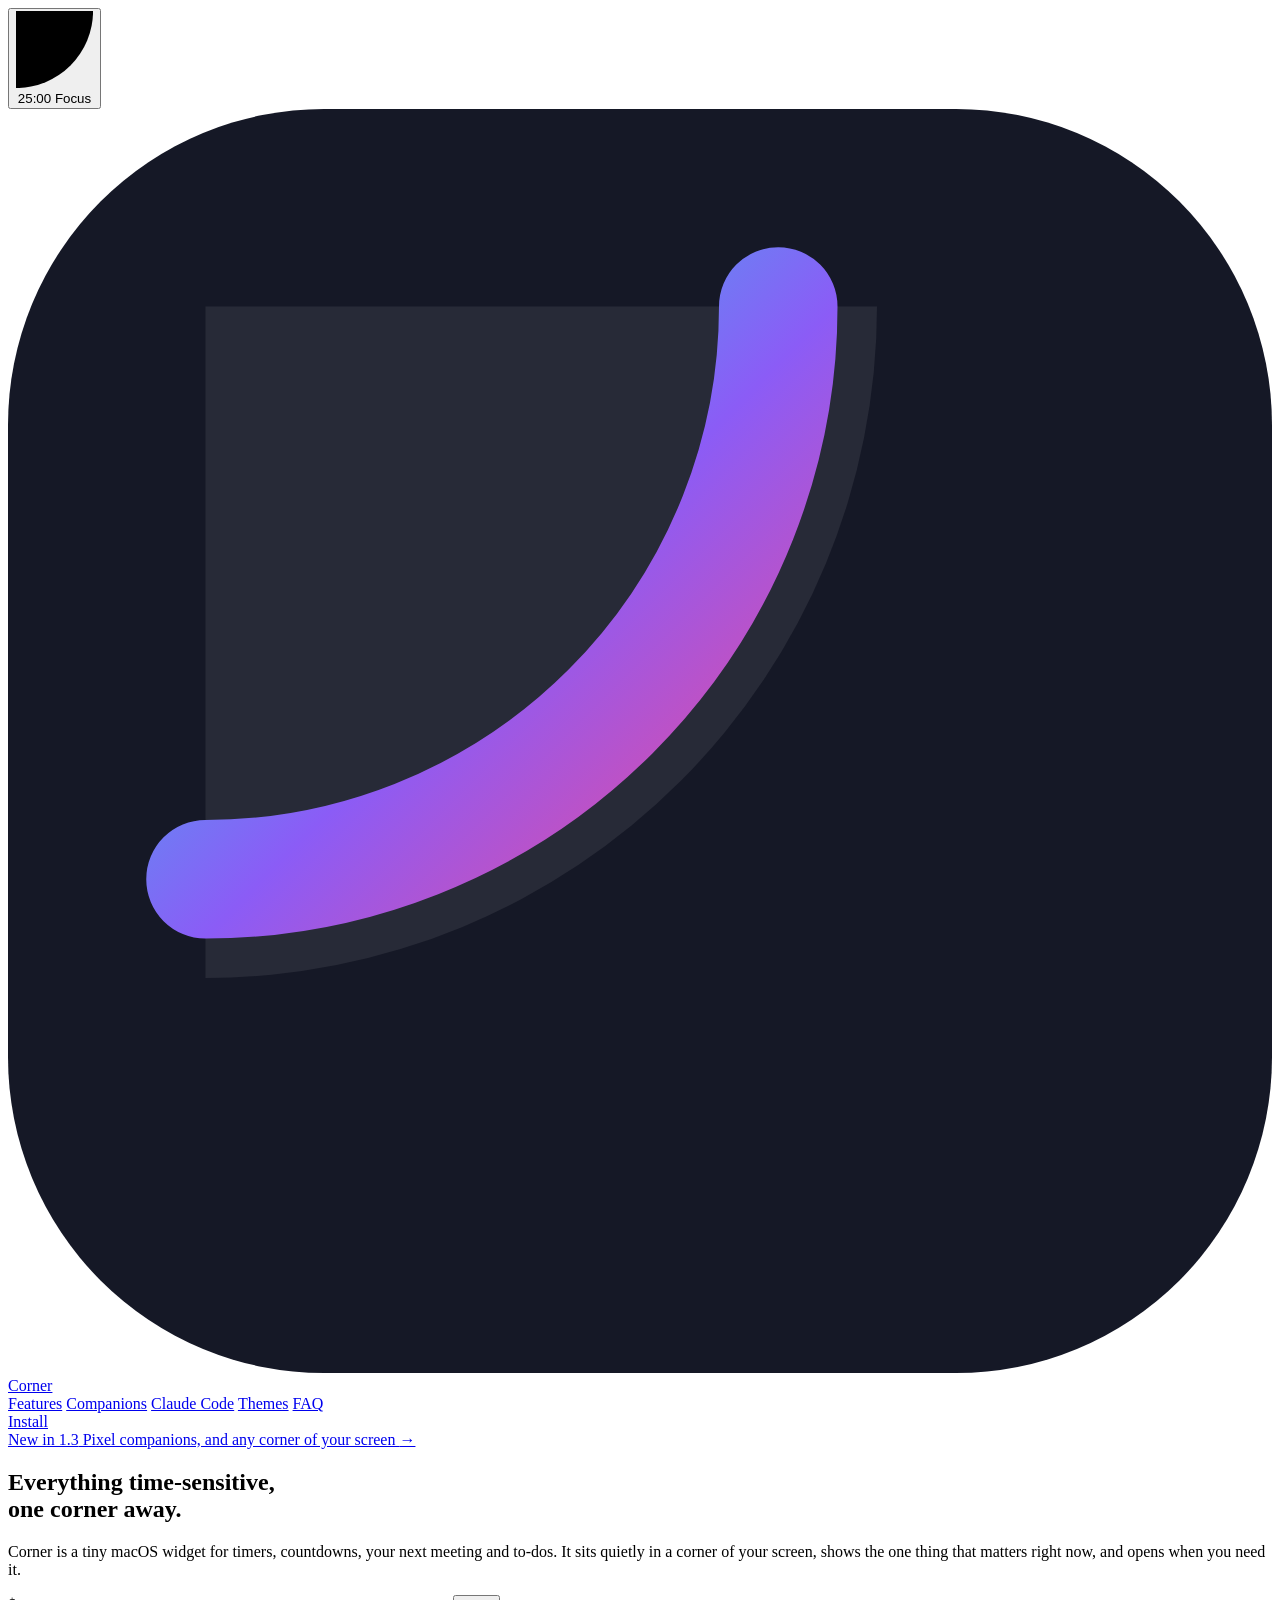
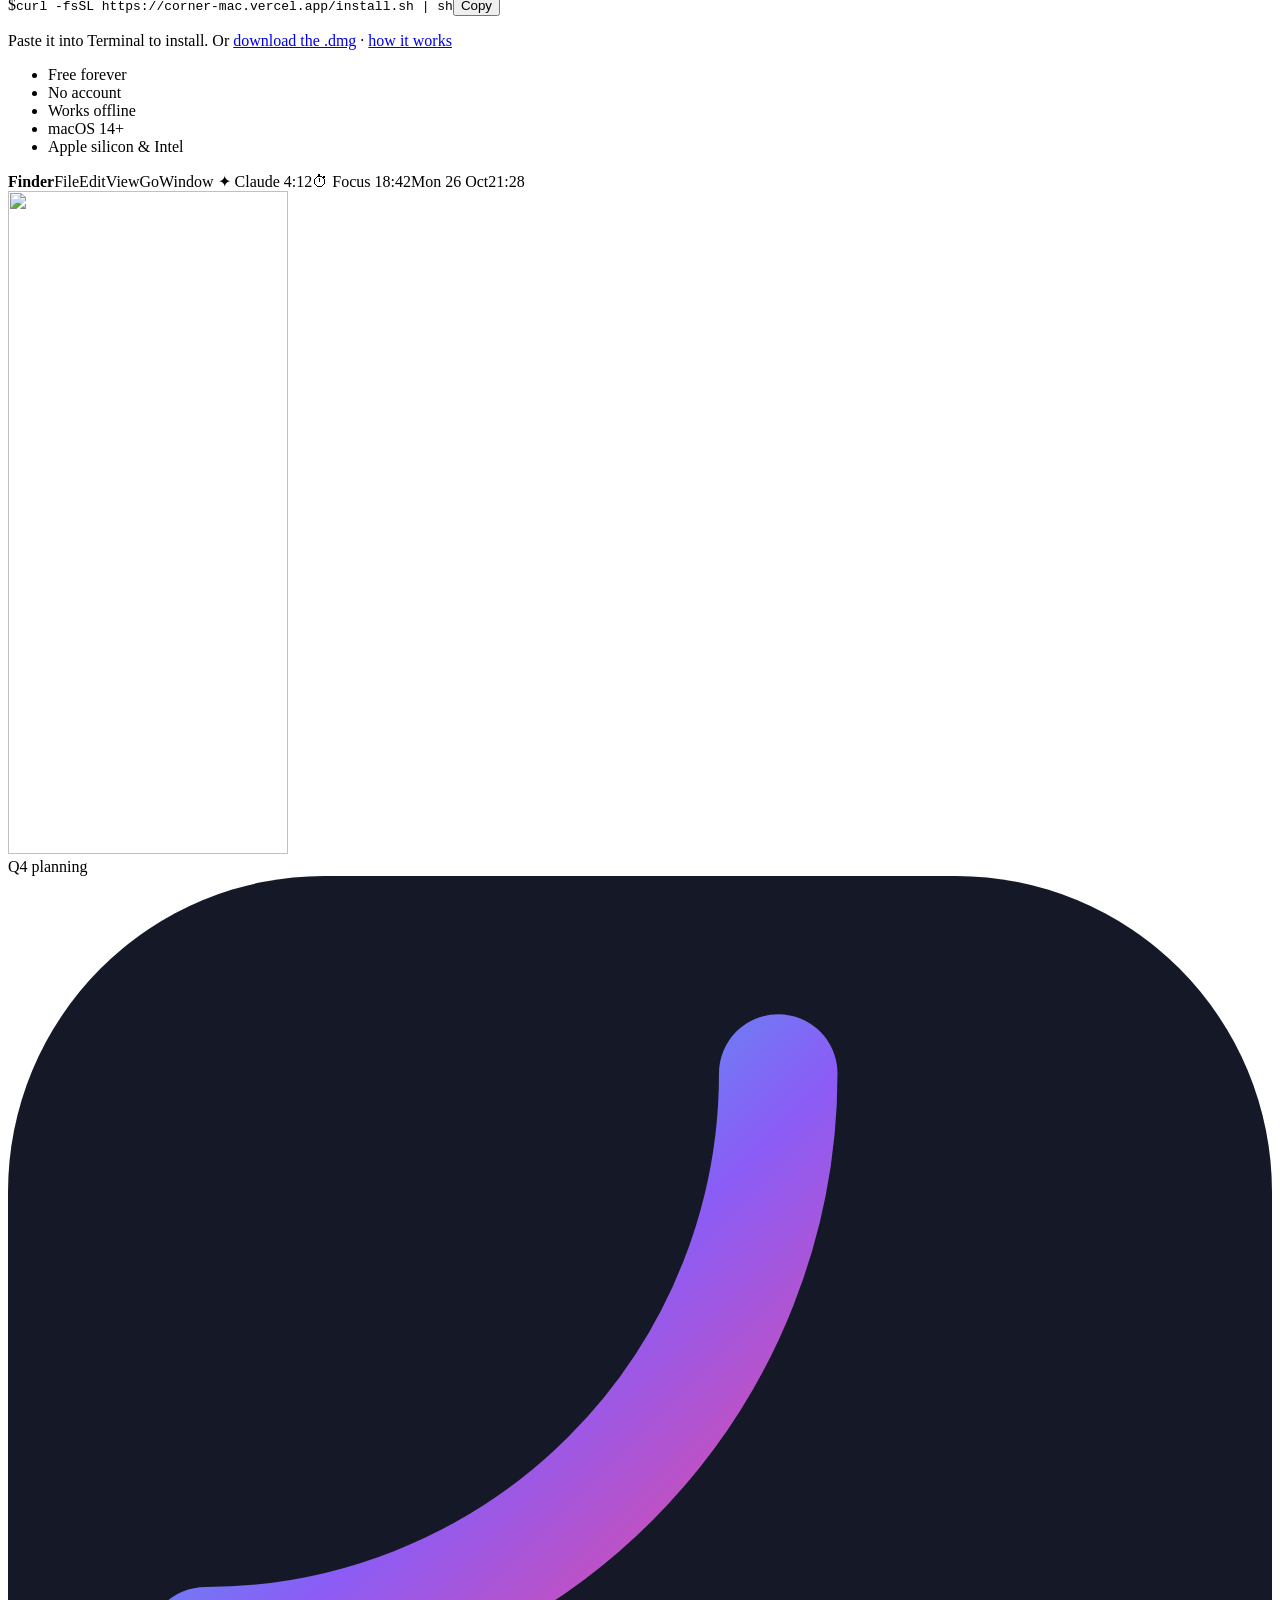
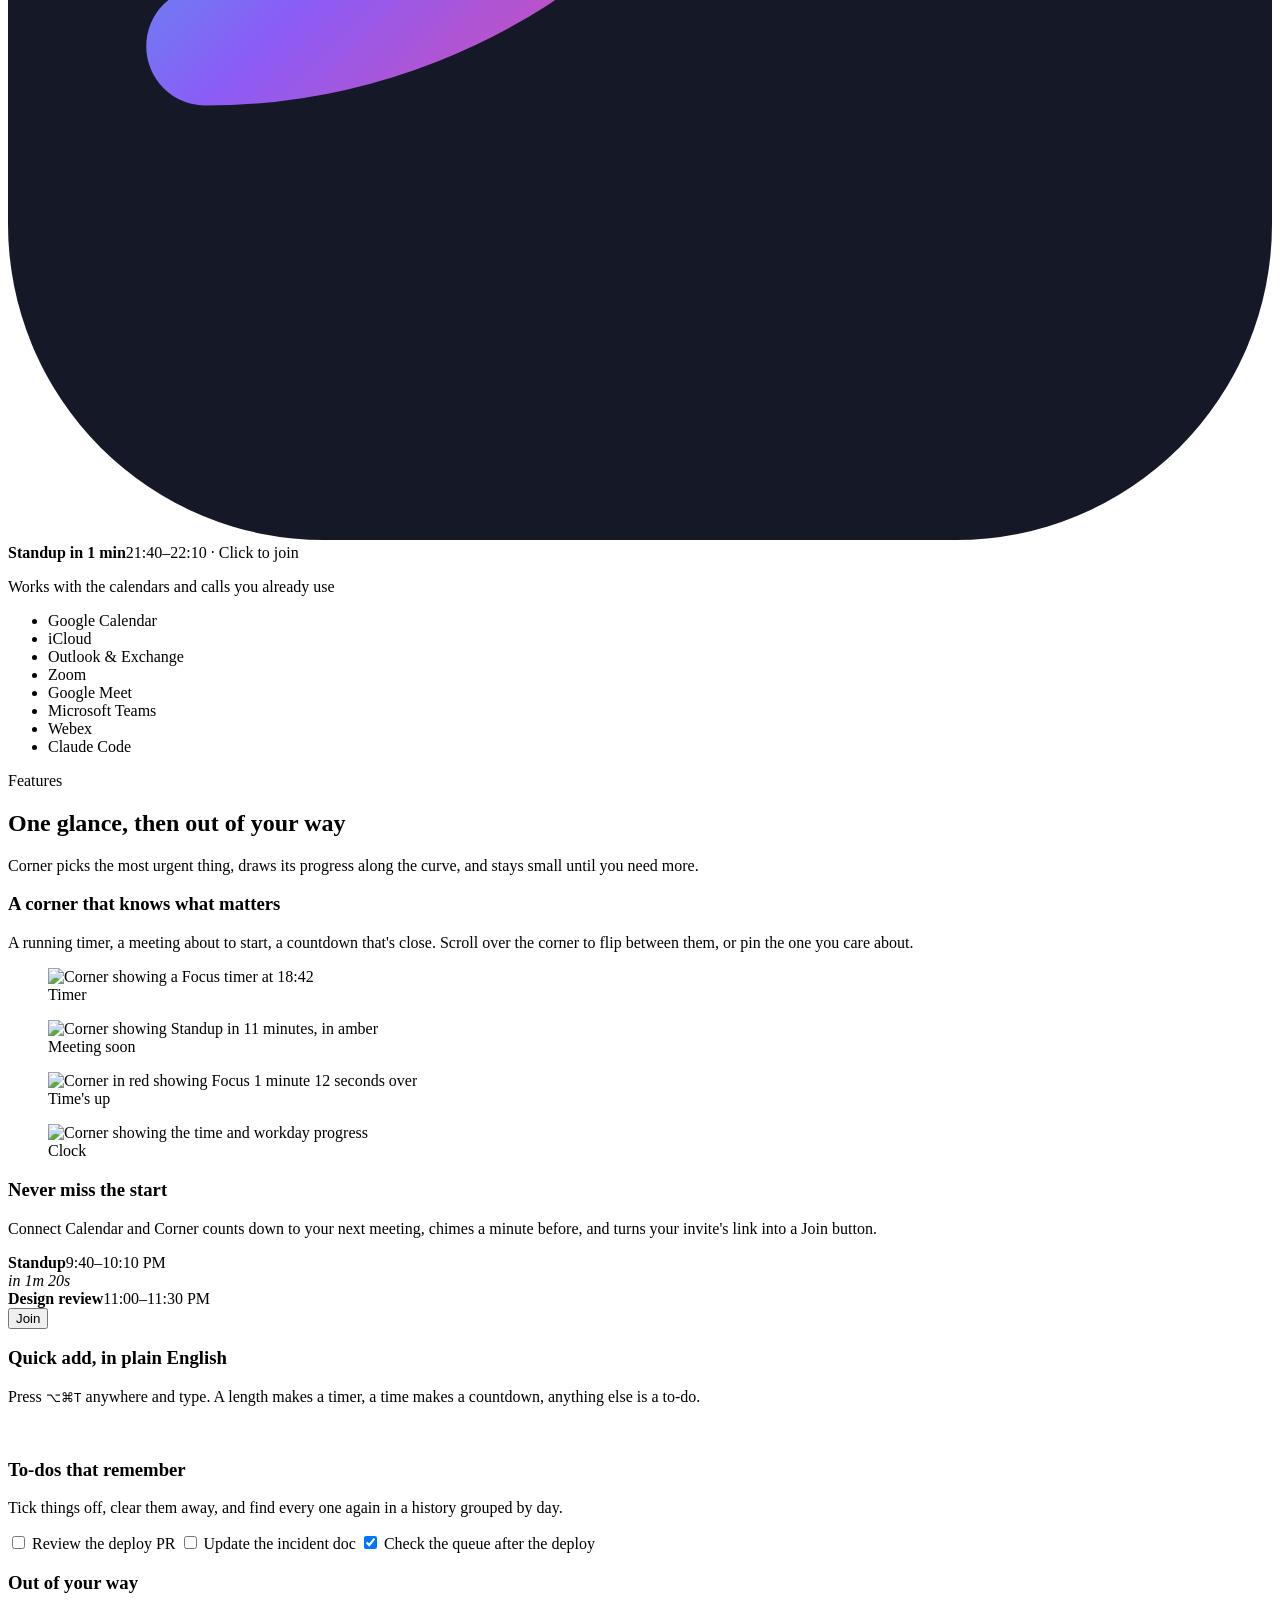
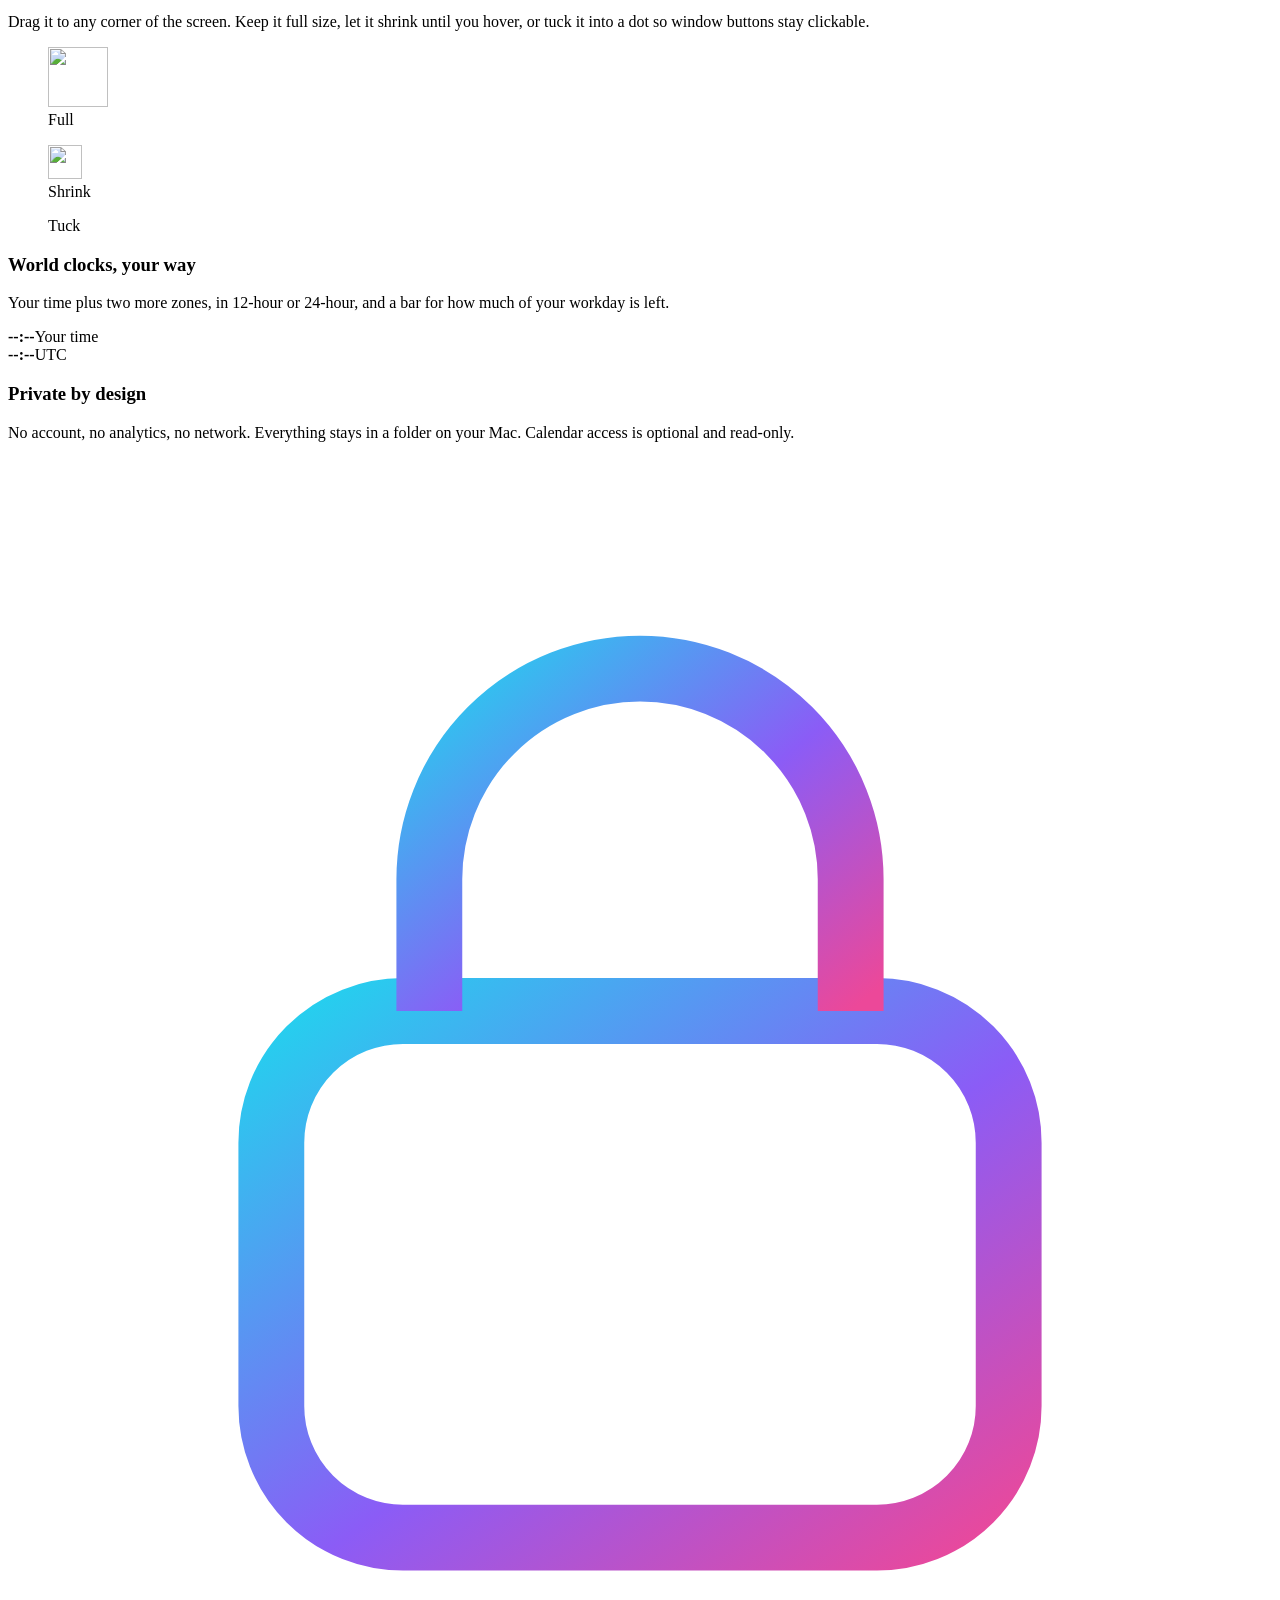
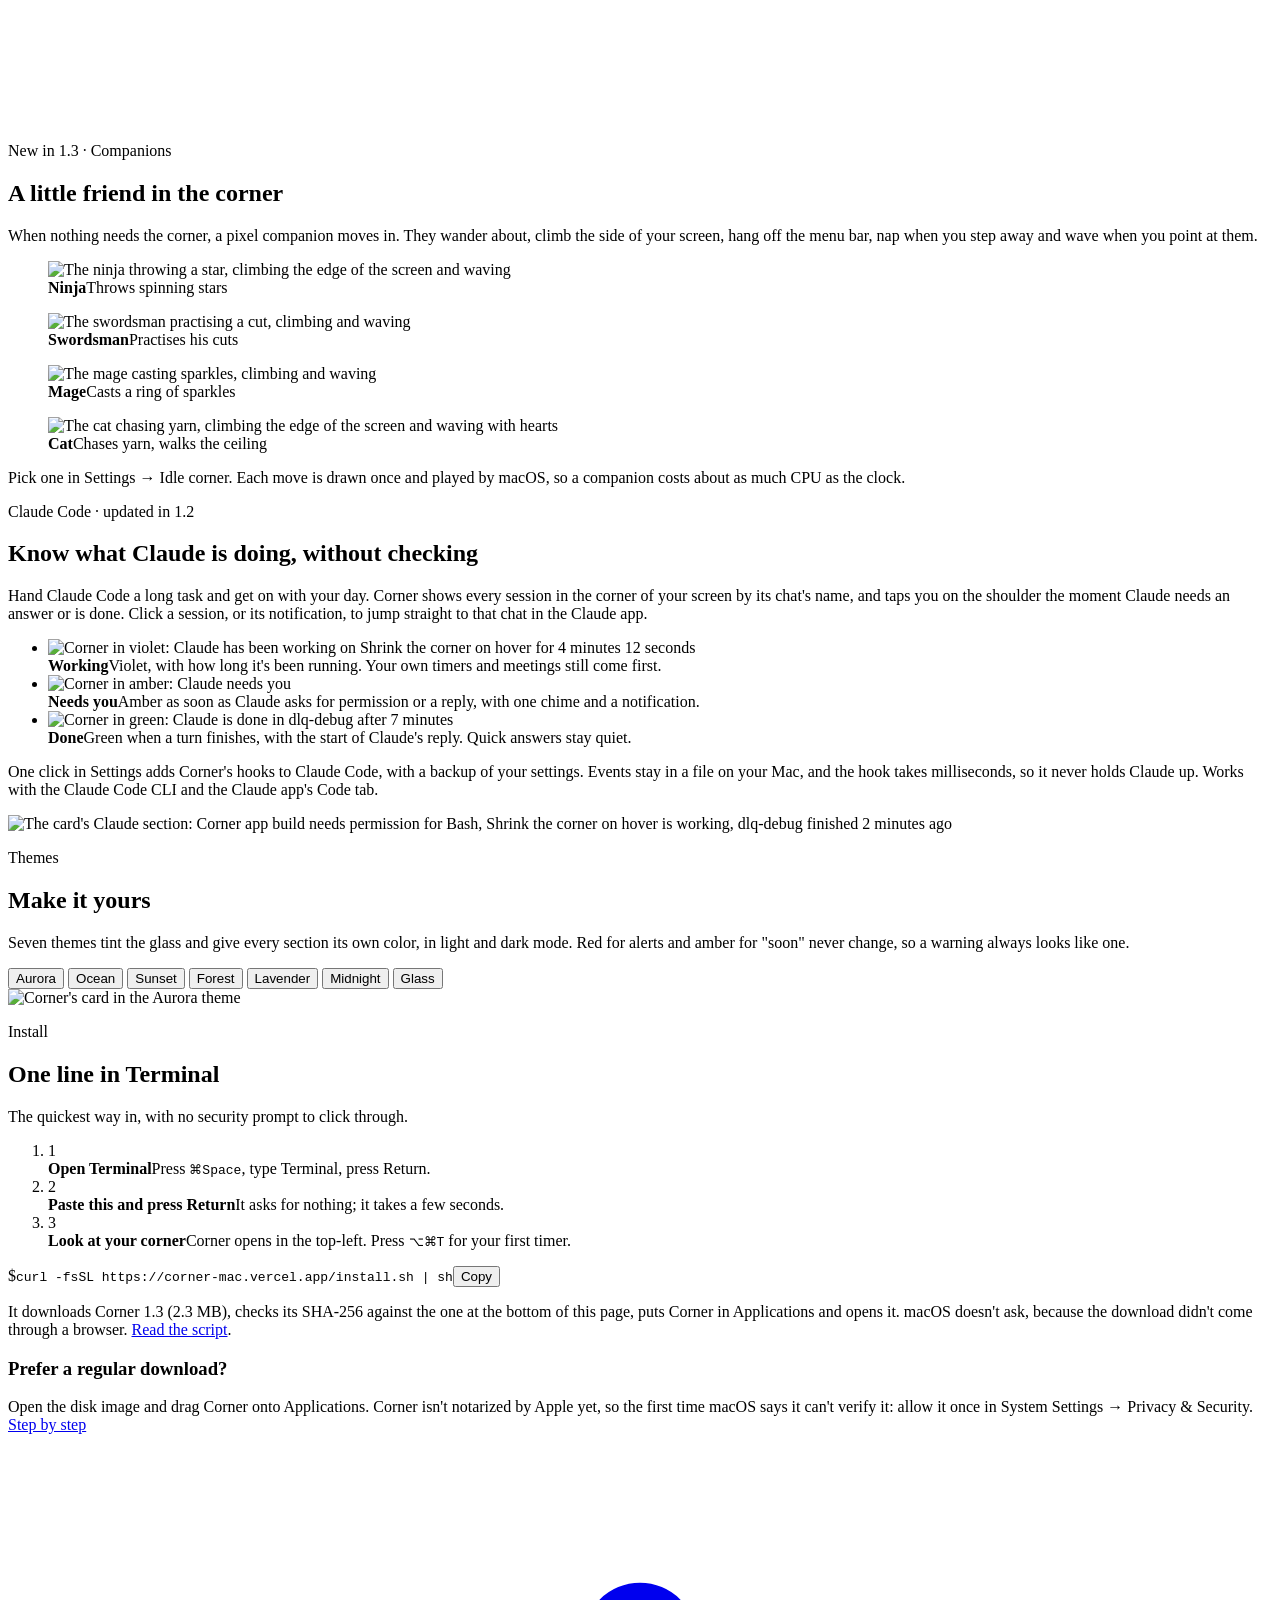
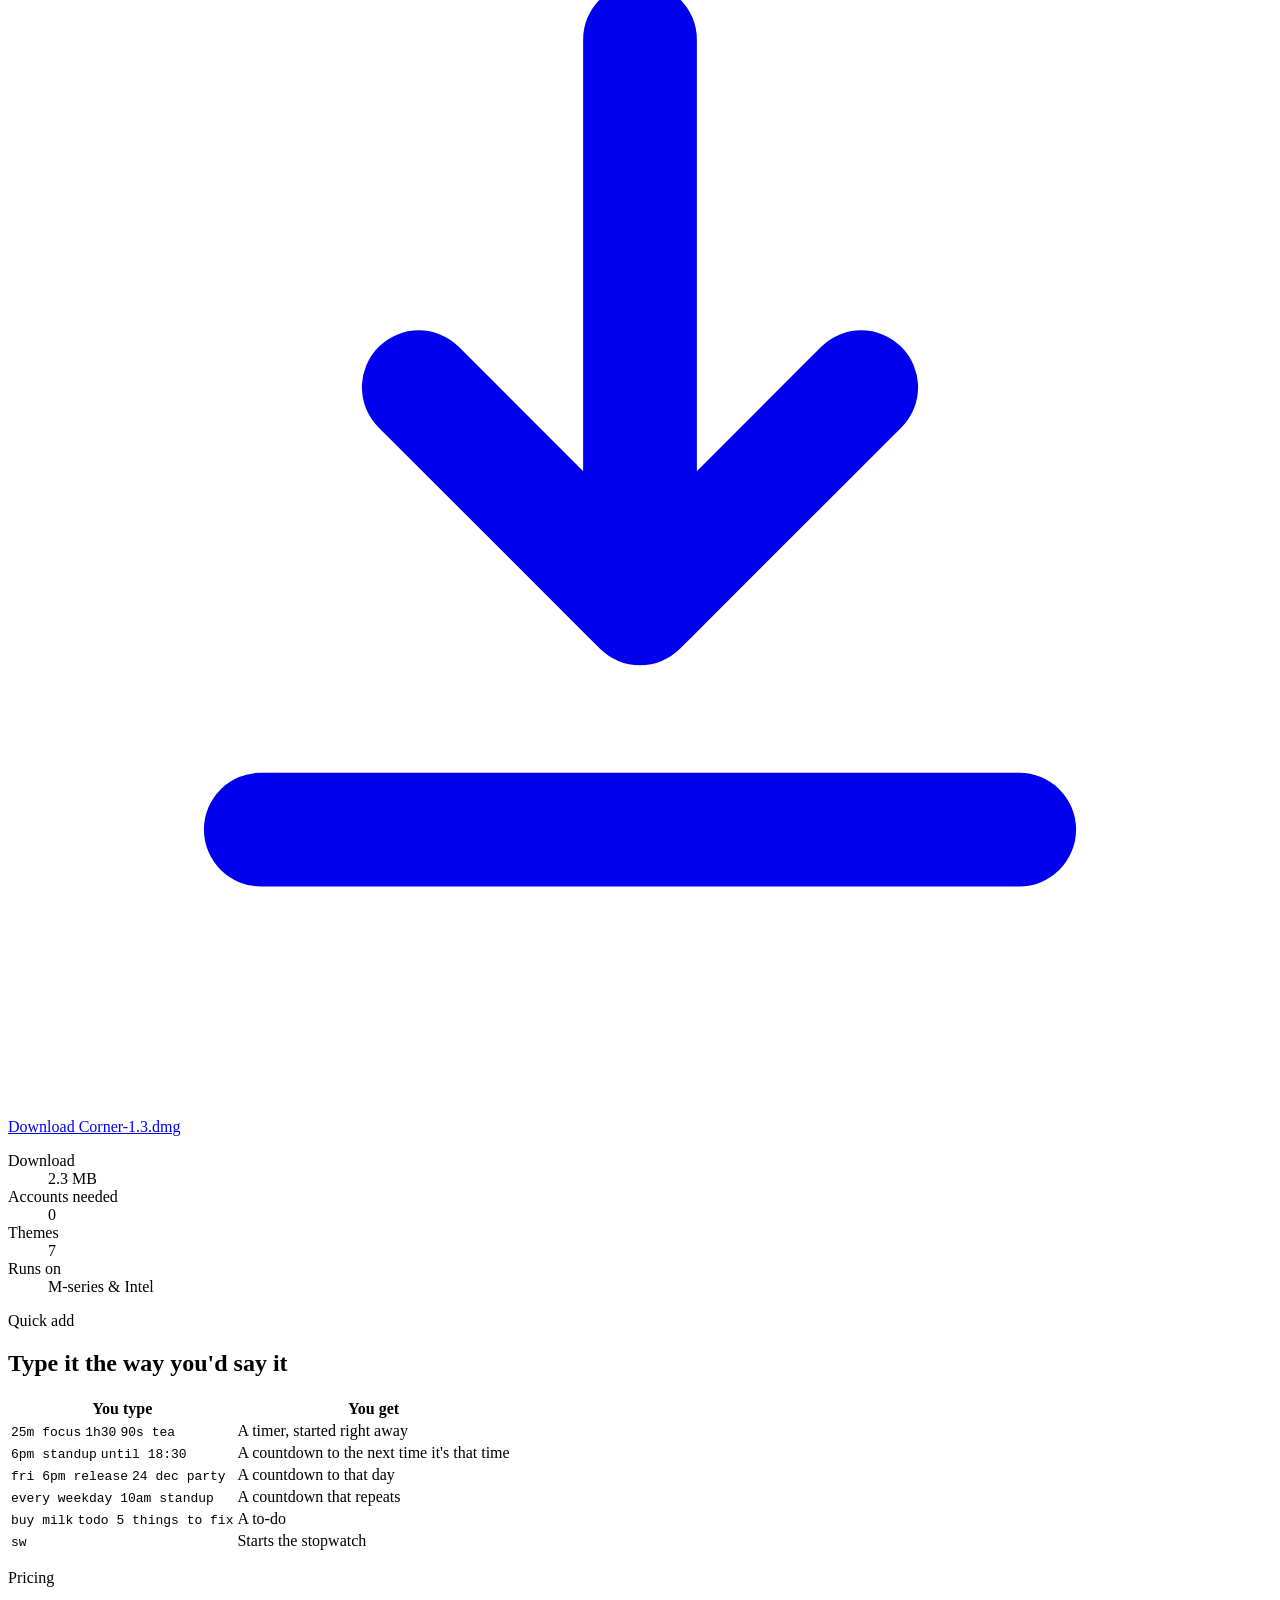
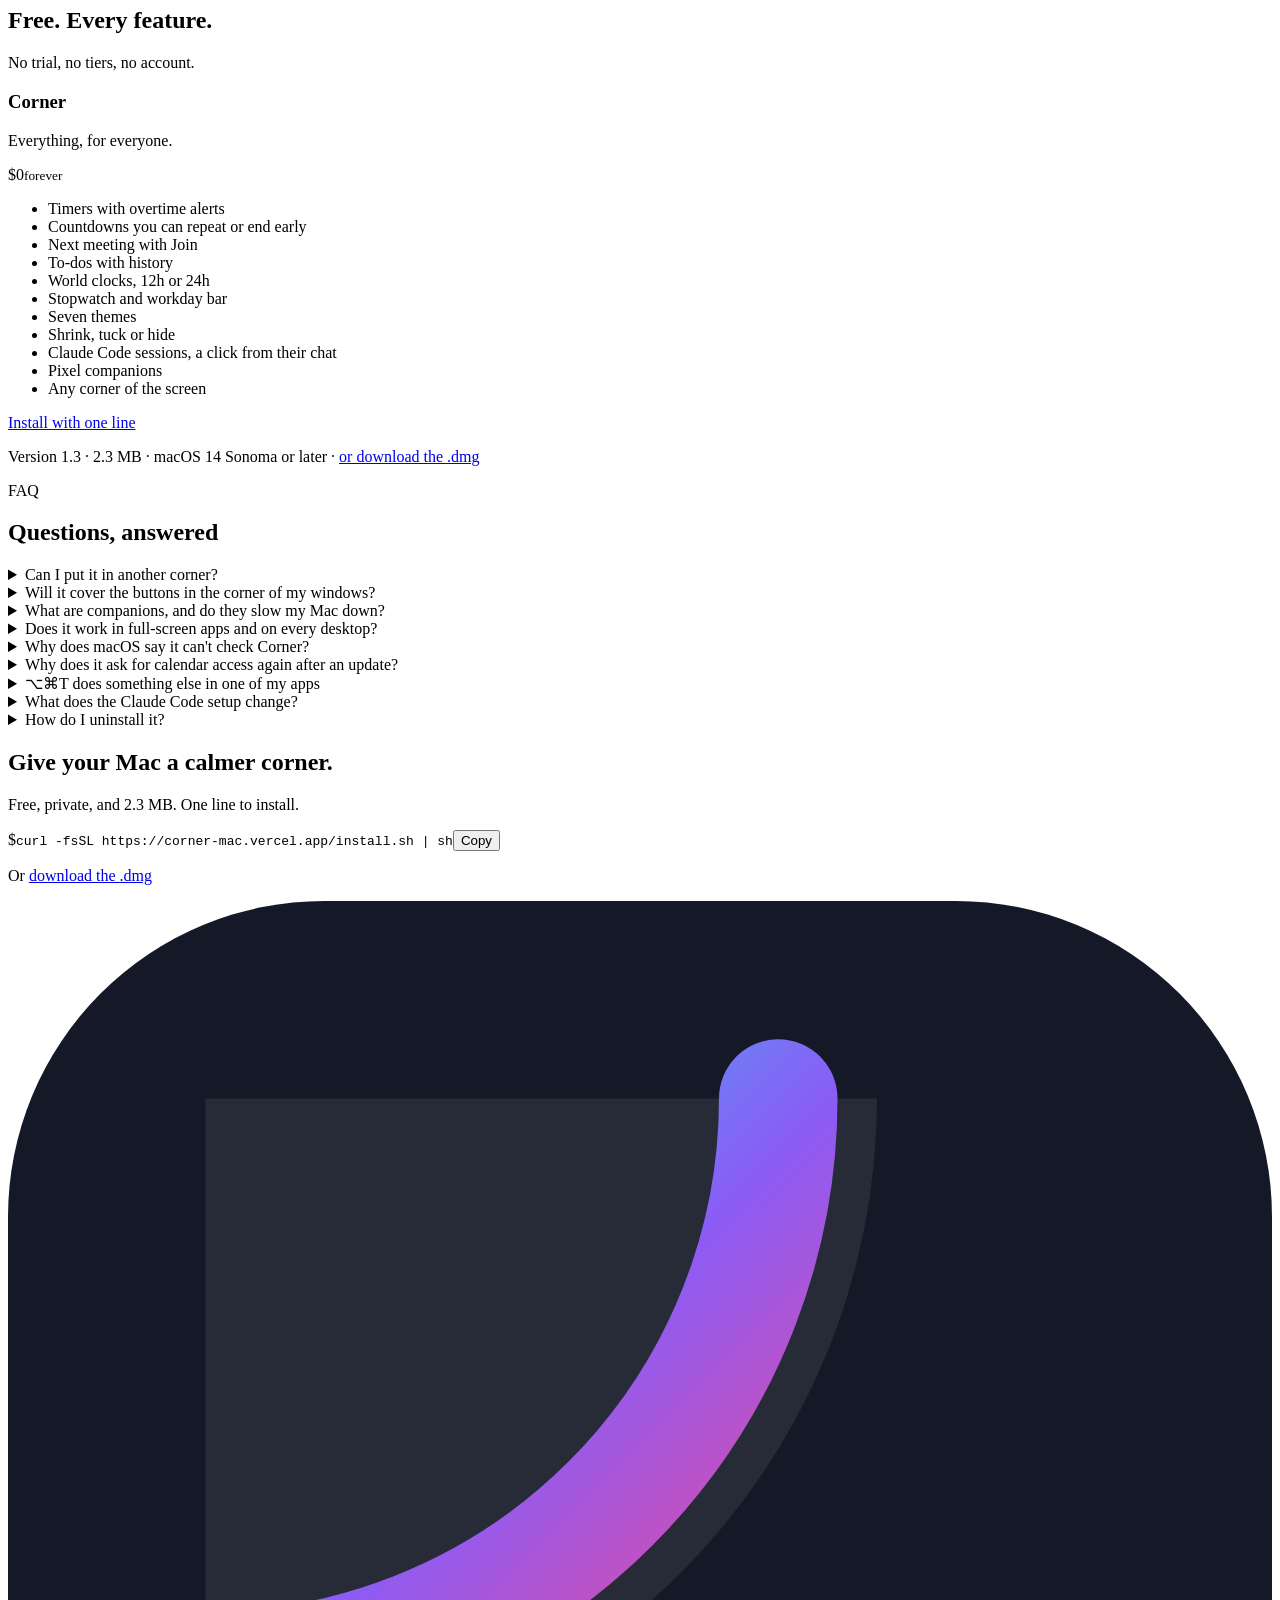
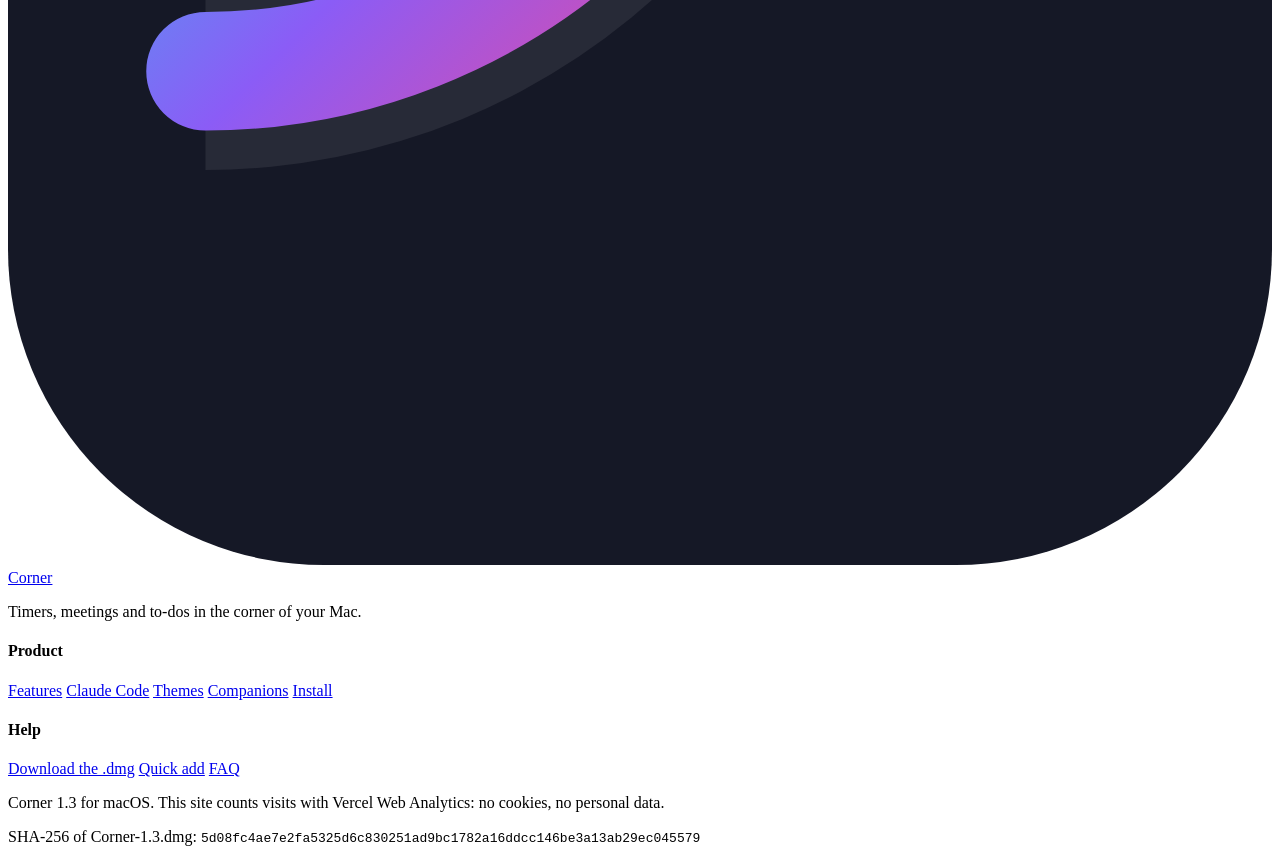
==== commit 2f53d5eb: "Release Corner 1.3: Terminal-first install and companions on the site Version 1.3 (build 4); the ins" ====
--- a/site/index.html
+++ b/site/index.html
@@ -4,7 +4,7 @@
   <meta charset="utf-8">
   <meta name="viewport" content="width=device-width, initial-scale=1">
   <title>Corner: timers, meetings and to-dos in the corner of your Mac</title>
-  <meta name="description" content="Corner is a free macOS widget that lives in the top-left corner of your screen: timers, countdowns, your next meeting, to-dos, world clocks and your Claude Code sessions, one click away.">
+  <meta name="description" content="Corner is a free macOS widget that lives in a corner of your screen: timers, countdowns, your next meeting, to-dos, world clocks, your Claude Code sessions and a pixel companion, one click away.">
   <meta property="og:title" content="Corner for Mac">
   <meta property="og:description" content="Everything time-sensitive, one corner away. Timers, countdowns, your next meeting and to-dos for macOS.">
   <meta property="og:image" content="/img/themes-dark.jpg">
@@ -72,12 +72,12 @@
       </a>
       <nav aria-label="Main">
         <a href="#features">Features</a>
+        <a href="#companions">Companions</a>
         <a href="#claude">Claude Code</a>
         <a href="#themes">Themes</a>
-        <a href="#pricing">Pricing</a>
         <a href="#faq">FAQ</a>
       </nav>
-      <a class="btn btn-small btn-primary" href="/download">Download</a>
+      <a class="btn btn-small btn-primary" href="#install">Install</a>
     </div>
   </header>
 
@@ -87,15 +87,12 @@
       <div class="glow glow-a" aria-hidden="true"></div>
       <div class="glow glow-b" aria-hidden="true"></div>
       <div class="container hero-copy">
-        <a class="pill reveal" href="#claude"><span class="pill-tag">New in 1.2</span> Click a Claude session to jump to its chat <span aria-hidden="true">→</span></a>
+        <a class="pill reveal" href="#companions"><span class="pill-tag">New in 1.3</span> Pixel companions, and any corner of your screen <span aria-hidden="true">→</span></a>
         <h1 class="reveal">Everything time&#8209;sensitive,<br><span class="grad">one corner away.</span></h1>
-        <p class="lede reveal">Corner is a tiny macOS widget for timers, countdowns, your next meeting and to-dos. It sits quietly in the top-left of your screen, shows the one thing that matters right now, and opens when you need it.</p>
-        <div class="cta reveal">
-          <a class="btn btn-primary btn-large" href="/download">
-            <svg viewBox="0 0 20 20" aria-hidden="true"><path d="M10 3v9m0 0-3.5-3.5M10 12l3.5-3.5M4 15.5h12" fill="none" stroke="currentColor" stroke-width="1.8" stroke-linecap="round" stroke-linejoin="round"/></svg>
-            Download for macOS
-          </a>
-          <a class="btn btn-ghost btn-large" href="#how">See how it works</a>
+        <p class="lede reveal">Corner is a tiny macOS widget for timers, countdowns, your next meeting and to-dos. It sits quietly in a corner of your screen, shows the one thing that matters right now, and opens when you need it.</p>
+        <div class="hero-install reveal">
+          <div class="cmd cmd-hero"><span class="prompt" aria-hidden="true">$</span><code id="hero-cmd">curl -fsSL https://corner-mac.vercel.app/install.sh | sh</code><button class="btn btn-small btn-primary" type="button" data-copy="hero-cmd">Copy</button></div>
+          <p class="hero-alt">Paste it into Terminal to install. Or <a href="/download">download the .dmg</a> · <a href="#install">how it works</a></p>
         </div>
         <ul class="trust reveal" aria-label="At a glance">
           <li>Free forever</li><li>No account</li><li>Works offline</li><li>macOS 14+</li><li>Apple silicon &amp; Intel</li>
@@ -194,7 +191,7 @@
           <article class="tile reveal">
             <div class="tile-copy">
               <h3>Out of your way</h3>
-              <p>Keep it full size, let it shrink until you hover, or tuck it into a dot so window buttons stay clickable.</p>
+              <p>Drag it to any corner of the screen. Keep it full size, let it shrink until you hover, or tuck it into a dot so window buttons stay clickable.</p>
             </div>
             <div class="modes">
               <figure><img src="/img/site-state-timer.png" alt="" width="60" height="60" loading="lazy"><figcaption>Full</figcaption></figure>
@@ -224,6 +221,36 @@
             </div>
           </article>
         </div>
+      </div>
+    </section>
+
+    <!-- Companions -->
+    <section id="companions" class="section">
+      <div class="container">
+        <header class="section-head reveal">
+          <p class="eyebrow">New in 1.3 · Companions</p>
+          <h2>A little friend in the corner</h2>
+          <p>When nothing needs the corner, a pixel companion moves in. They wander about, climb the side of your screen, hang off the menu bar, nap when you step away and wave when you point at them.</p>
+        </header>
+        <div class="companions">
+          <figure class="companion reveal">
+            <div class="companion-stage"><img src="/img/site-companion-ninja.gif" alt="The ninja throwing a star, climbing the edge of the screen and waving" width="176" height="176" loading="lazy"></div>
+            <figcaption><b>Ninja</b><span>Throws spinning stars</span></figcaption>
+          </figure>
+          <figure class="companion reveal">
+            <div class="companion-stage"><img src="/img/site-companion-swordsman.gif" alt="The swordsman practising a cut, climbing and waving" width="176" height="176" loading="lazy"></div>
+            <figcaption><b>Swordsman</b><span>Practises his cuts</span></figcaption>
+          </figure>
+          <figure class="companion reveal">
+            <div class="companion-stage"><img src="/img/site-companion-mage.gif" alt="The mage casting sparkles, climbing and waving" width="176" height="176" loading="lazy"></div>
+            <figcaption><b>Mage</b><span>Casts a ring of sparkles</span></figcaption>
+          </figure>
+          <figure class="companion reveal">
+            <div class="companion-stage"><img src="/img/site-companion-cat.gif" alt="The cat chasing yarn, climbing the edge of the screen and waving with hearts" width="180" height="180" loading="lazy"></div>
+            <figcaption><b>Cat</b><span>Chases yarn, walks the ceiling</span></figcaption>
+          </figure>
+        </div>
+        <p class="companions-note reveal">Pick one in Settings → Idle corner. Each move is drawn once and played by macOS, so a companion costs about as much CPU as the clock.</p>
       </div>
     </section>
 
@@ -280,37 +307,36 @@
     </section>
 
     <!-- How it works -->
-    <section id="how" class="section">
+    <section id="install" class="section">
+      <span id="how" aria-hidden="true"></span>
       <div class="container">
         <header class="section-head reveal">
-          <p class="eyebrow">Get started</p>
-          <h2>Up and running in a minute</h2>
+          <p class="eyebrow">Install</p>
+          <h2>One line in Terminal</h2>
+          <p>The quickest way in, with no security prompt to click through.</p>
         </header>
-        <ol class="how">
-          <li class="reveal">
-            <span class="num">1</span>
-            <h3>Download and drag</h3>
-            <p>Open <a href="/download">Corner-1.2.dmg</a> and drag Corner onto Applications.</p>
-          </li>
-          <li class="reveal">
-            <span class="num">2</span>
-            <h3>Allow it once</h3>
-            <p>Corner isn't notarized by Apple yet, so macOS says it can't verify it. In <b>System Settings → Privacy &amp; Security</b>, click <b>Open Anyway</b>. <a href="/download?preview#verify">Show me how</a></p>
-          </li>
-          <li class="reveal">
-            <span class="num">3</span>
-            <h3>Look top-left</h3>
-            <p>Corner appears under the Apple menu, with a timer icon in the menu bar. Press <kbd>⌥</kbd><kbd>⌘</kbd><kbd>T</kbd> to add your first timer.</p>
-          </li>
-        </ol>
-        <div class="terminal-alt reveal">
-          <h3>Or install from Terminal, with no security prompt</h3>
-          <p>It downloads the same disk image, checks its SHA-256, copies Corner into Applications and opens it. macOS doesn't ask, because the download didn't come through a browser. <a href="/install.sh">Read the script</a>.</p>
-          <div class="cmd"><code id="install-cmd">curl -fsSL https://corner-mac.vercel.app/install.sh | sh</code><button class="btn btn-small btn-ghost" type="button" data-copy="install-cmd">Copy</button></div>
+        <div class="install-main reveal">
+          <ol class="install-steps">
+            <li><span class="num">1</span><div><b>Open Terminal</b><span>Press <kbd>⌘</kbd><kbd>Space</kbd>, type Terminal, press Return.</span></div></li>
+            <li><span class="num">2</span><div><b>Paste this and press Return</b><span>It asks for nothing; it takes a few seconds.</span></div></li>
+            <li><span class="num">3</span><div><b>Look at your corner</b><span>Corner opens in the top-left. Press <kbd>⌥</kbd><kbd>⌘</kbd><kbd>T</kbd> for your first timer.</span></div></li>
+          </ol>
+          <div class="cmd cmd-big"><span class="prompt" aria-hidden="true">$</span><code id="install-cmd">curl -fsSL https://corner-mac.vercel.app/install.sh | sh</code><button class="btn btn-small btn-primary" type="button" data-copy="install-cmd">Copy</button></div>
+          <p class="install-fine">It downloads Corner 1.3 (2.3 MB), checks its SHA-256 against the one at the bottom of this page, puts Corner in Applications and opens it. macOS doesn't ask, because the download didn't come through a browser. <a href="/install.sh">Read the script</a>.</p>
+        </div>
+        <div class="install-alt reveal">
+          <div>
+            <h3>Prefer a regular download?</h3>
+            <p>Open the disk image and drag Corner onto Applications. Corner isn't notarized by Apple yet, so the first time macOS says it can't verify it: allow it once in System Settings → Privacy &amp; Security. <a href="/download?preview#verify">Step by step</a></p>
+          </div>
+          <a class="btn btn-ghost btn-large" href="/download">
+            <svg viewBox="0 0 20 20" aria-hidden="true"><path d="M10 3v9m0 0-3.5-3.5M10 12l3.5-3.5M4 15.5h12" fill="none" stroke="currentColor" stroke-width="1.8" stroke-linecap="round" stroke-linejoin="round"/></svg>
+            Download Corner-1.3.dmg
+          </a>
         </div>
 
         <dl class="stats reveal">
-          <div><dt>Download</dt><dd>2.0 MB</dd></div>
+          <div><dt>Download</dt><dd>2.3 MB</dd></div>
           <div><dt>Accounts needed</dt><dd>0</dd></div>
           <div><dt>Themes</dt><dd>7</dd></div>
           <div><dt>Runs on</dt><dd>M-series &amp; Intel</dd></div>
@@ -367,9 +393,11 @@
             <li>Seven themes</li>
             <li>Shrink, tuck or hide</li>
             <li>Claude Code sessions, a click from their chat</li>
+            <li>Pixel companions</li>
+            <li>Any corner of the screen</li>
           </ul>
-          <a class="btn btn-primary btn-large btn-block" href="/download">Download for macOS</a>
-          <p class="fine">Version 1.2 · 2.0 MB · macOS 14 Sonoma or later</p>
+          <a class="btn btn-primary btn-large btn-block" href="#install">Install with one line</a>
+          <p class="fine">Version 1.3 · 2.3 MB · macOS 14 Sonoma or later · <a href="/download">or download the .dmg</a></p>
         </div>
 
         <!-- Shown once there's a Buy Me a Coffee link: set the href and remove `hidden`. -->
@@ -389,8 +417,16 @@
         </header>
         <div class="faq reveal">
           <details>
+            <summary>Can I put it in another corner?</summary>
+            <p>Yes: drag it to any corner of the screen and let go, and it settles into the nearest one. Settings → Corner → Screen corner does the same. In the bottom corners it sits just above the Dock.</p>
+          </details>
+          <details>
             <summary>Will it cover the buttons in the corner of my windows?</summary>
-            <p>It can, so choose <em>Shrink, grow on hover</em> or <em>Tuck into the edge</em> under Settings → "When not in use". Tucked, it's a 10-point dot and clicks go straight through. Push the pointer into the left edge of the screen to bring it back.</p>
+            <p>It can, so move it to a quieter corner, or choose <em>Shrink, grow on hover</em> or <em>Tuck into the edge</em> under Settings → "When not in use". Tucked, it's a 10-point dot and clicks go straight through. Push the pointer into that side of the screen to bring it back.</p>
+          </details>
+          <details>
+            <summary>What are companions, and do they slow my Mac down?</summary>
+            <p>A ninja, a swordsman, a mage or a cat that lives in the corner while nothing else needs it (Settings → Idle corner). No: each move is drawn once as a few small pixel frames and macOS plays them by itself, which costs about 0.1% of one CPU core, the same as the clock.</p>
           </details>
           <details>
             <summary>Does it work in full-screen apps and on every desktop?</summary>
@@ -414,7 +450,7 @@
           </details>
           <details>
             <summary>How do I uninstall it?</summary>
-            <p>Quit from the menu bar icon, delete Corner from Applications, and delete <code>~/Library/Application Support/Corner</code> to remove your saved timers and to-dos.</p>
+            <p>Quit from the menu bar icon, delete Corner from Applications (or <code>~/Applications</code> if the installer put it there), and delete <code>~/Library/Application Support/Corner</code> to remove your saved timers and to-dos.</p>
           </details>
         </div>
       </div>
@@ -425,8 +461,9 @@
       <div class="container">
         <div class="final reveal">
           <h2>Give your Mac a calmer corner.</h2>
-          <p>Free, private, and 2.0 MB. Set up in a minute.</p>
-          <a class="btn btn-primary btn-large" href="/download">Download for macOS</a>
+          <p>Free, private, and 2.3 MB. One line to install.</p>
+          <div class="cmd cmd-hero"><span class="prompt" aria-hidden="true">$</span><code id="final-cmd">curl -fsSL https://corner-mac.vercel.app/install.sh | sh</code><button class="btn btn-small btn-primary" type="button" data-copy="final-cmd">Copy</button></div>
+          <p class="hero-alt">Or <a href="/download">download the .dmg</a></p>
         </div>
       </div>
     </section>
@@ -446,19 +483,19 @@
         <a href="#features">Features</a>
         <a href="#claude">Claude Code</a>
         <a href="#themes">Themes</a>
-        <a href="#pricing">Pricing</a>
-        <a href="/download">Download</a>
+        <a href="#companions">Companions</a>
+        <a href="#install">Install</a>
       </div>
       <div>
         <h4>Help</h4>
-        <a href="#how">Install guide</a>
+        <a href="/download">Download the .dmg</a>
         <a href="#quick-add">Quick add</a>
         <a href="#faq">FAQ</a>
       </div>
     </div>
     <div class="container footer-fine">
-      <p>Corner 1.2 for macOS. This site counts visits with Vercel Web Analytics: no cookies, no personal data.</p>
-      <p class="checksum">SHA-256 of Corner-1.2.dmg: <code>1f21b6e4db738645ddc25c38e3a9af4eeb6db5ec46169fc4197c2c997bbd5717</code></p>
+      <p>Corner 1.3 for macOS. This site counts visits with Vercel Web Analytics: no cookies, no personal data.</p>
+      <p class="checksum">SHA-256 of Corner-1.3.dmg: <code>5d08fc4ae7e2fa5325d6c830251ad9bc1782a16ddcc146be3a13ab29ec045579</code></p>
     </div>
   </footer>
 
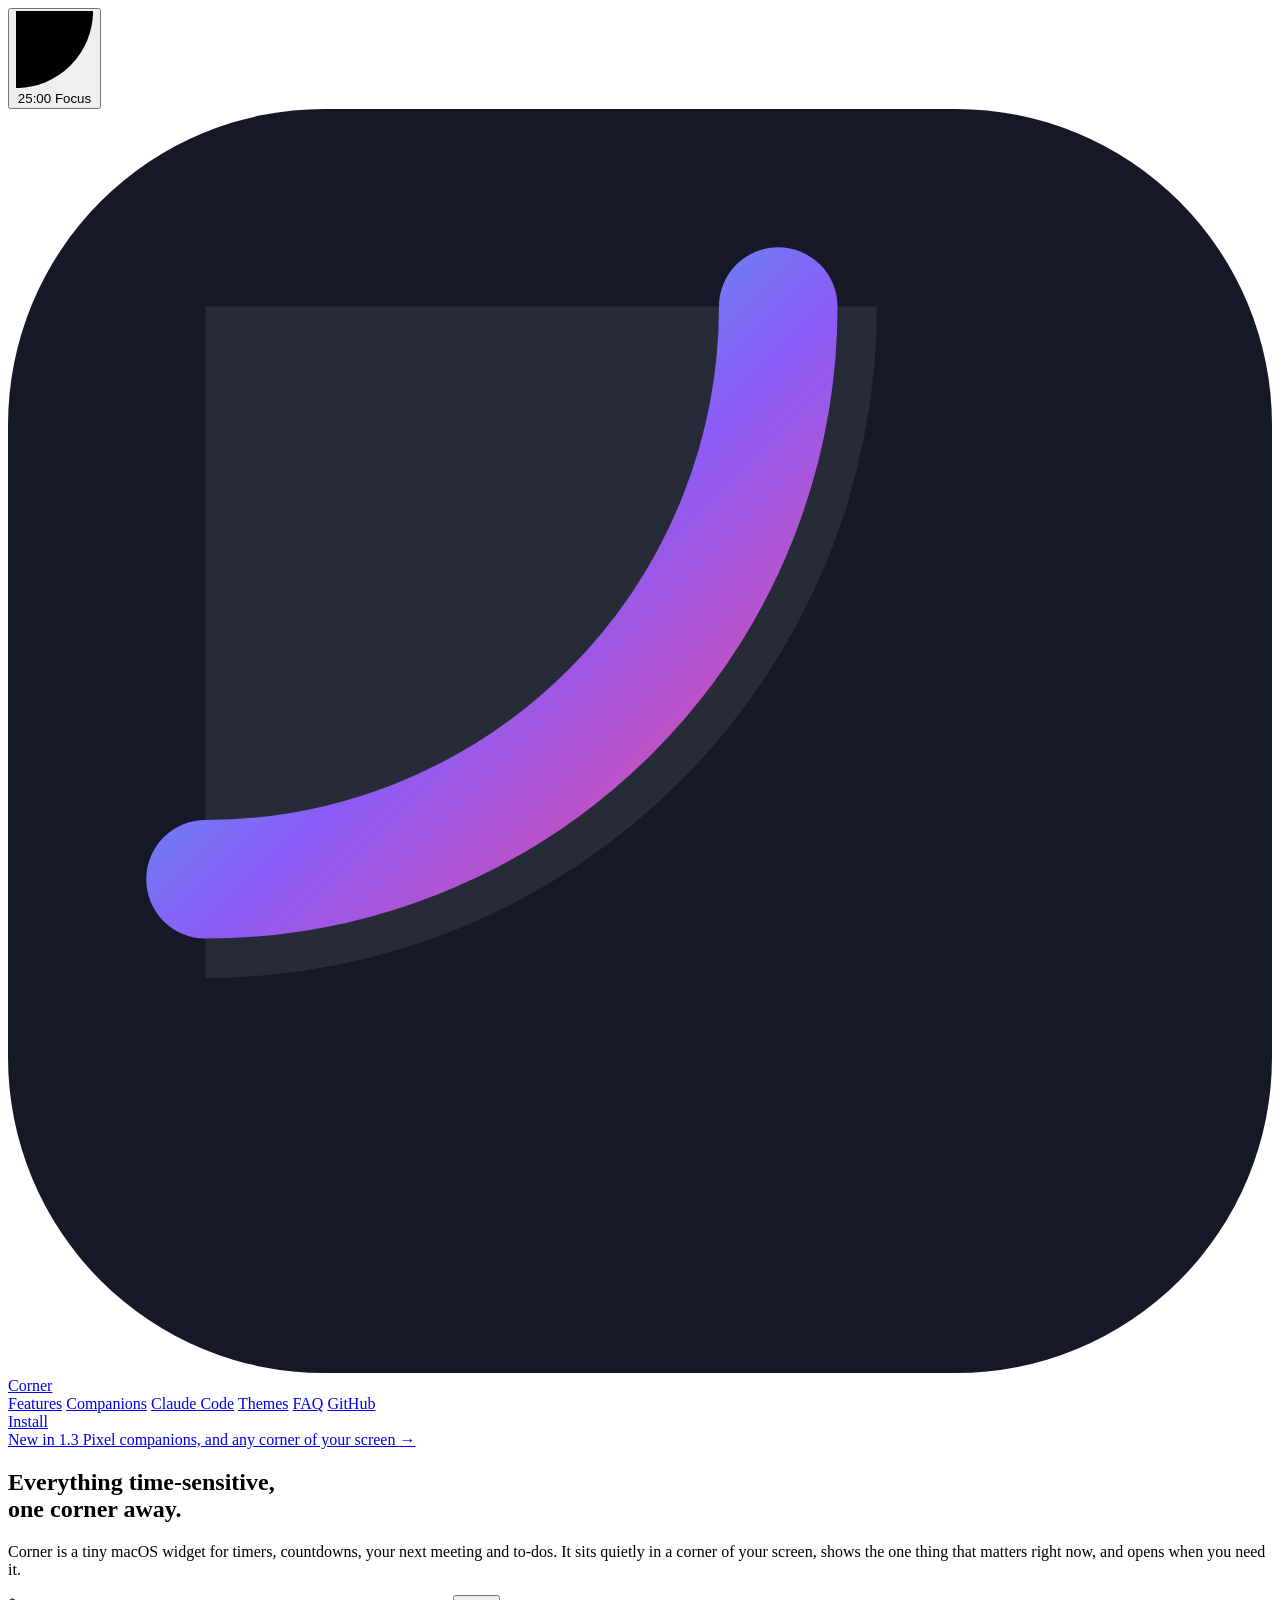
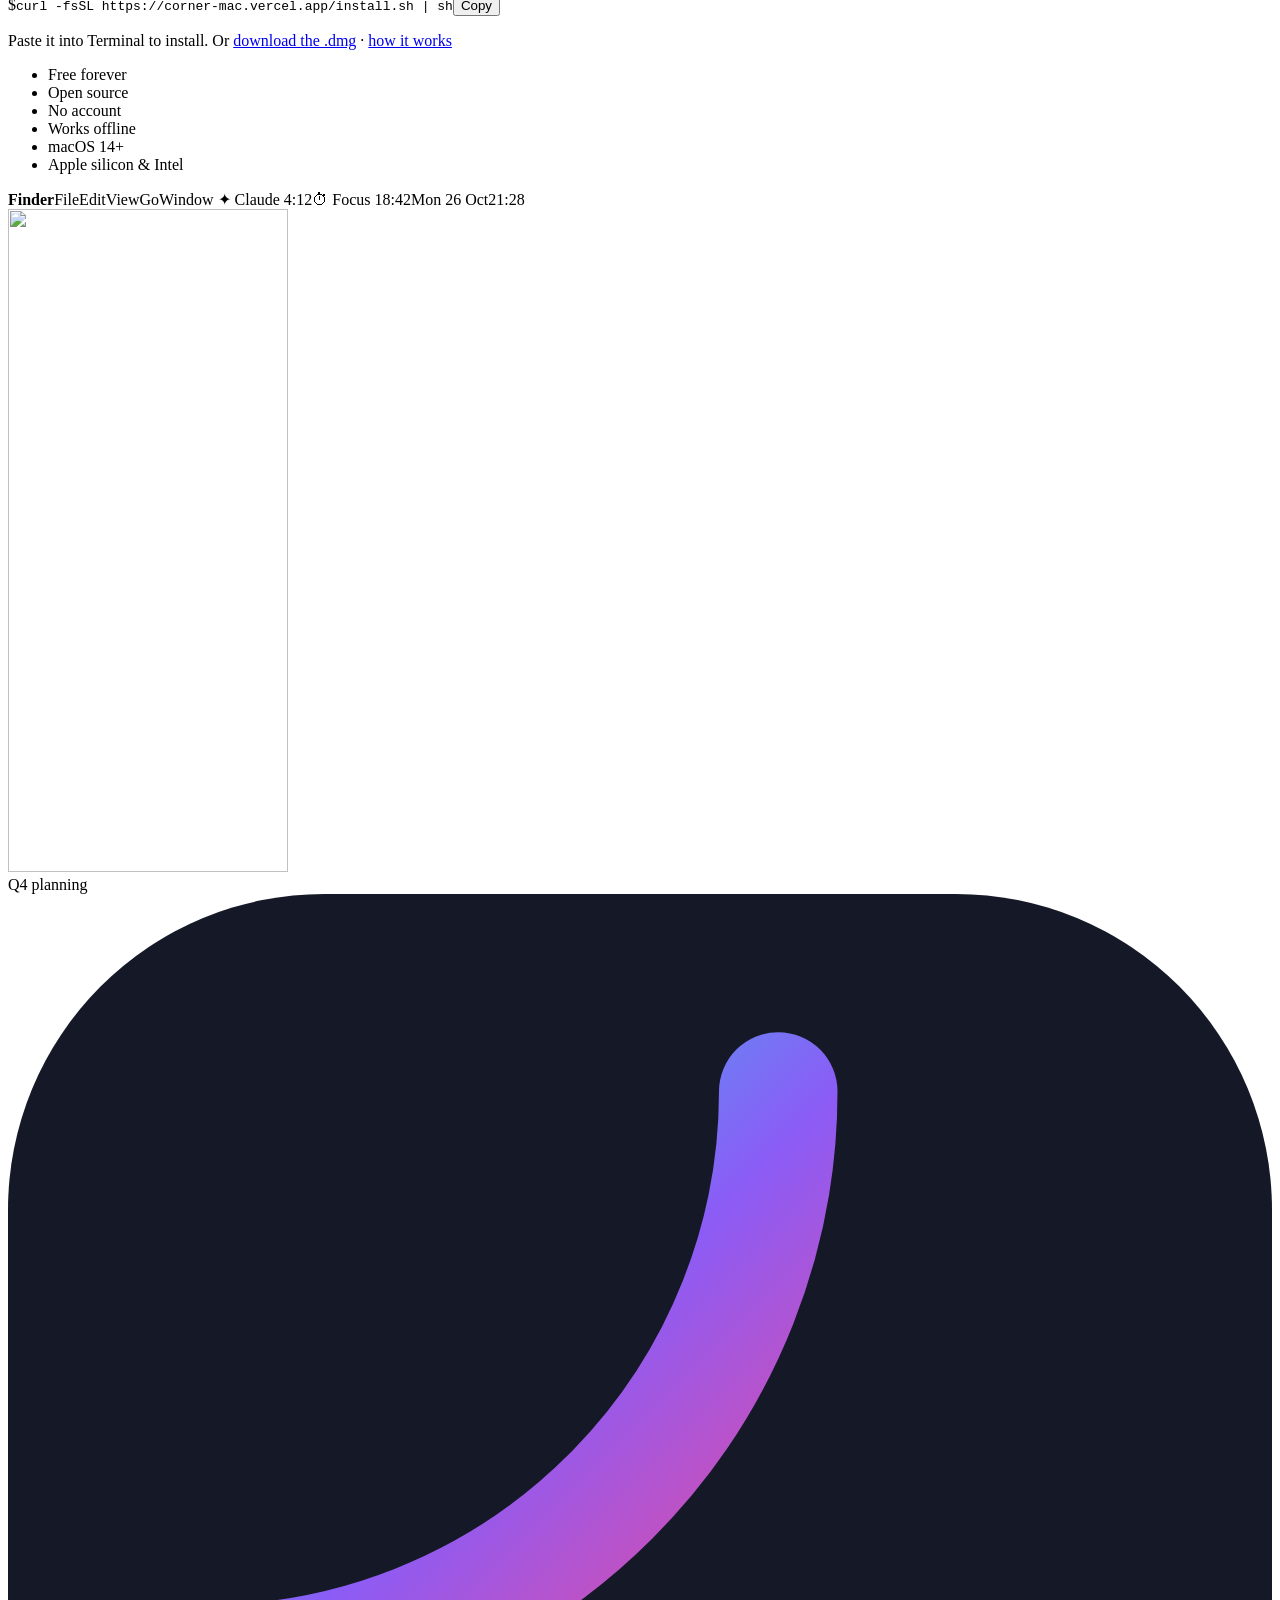
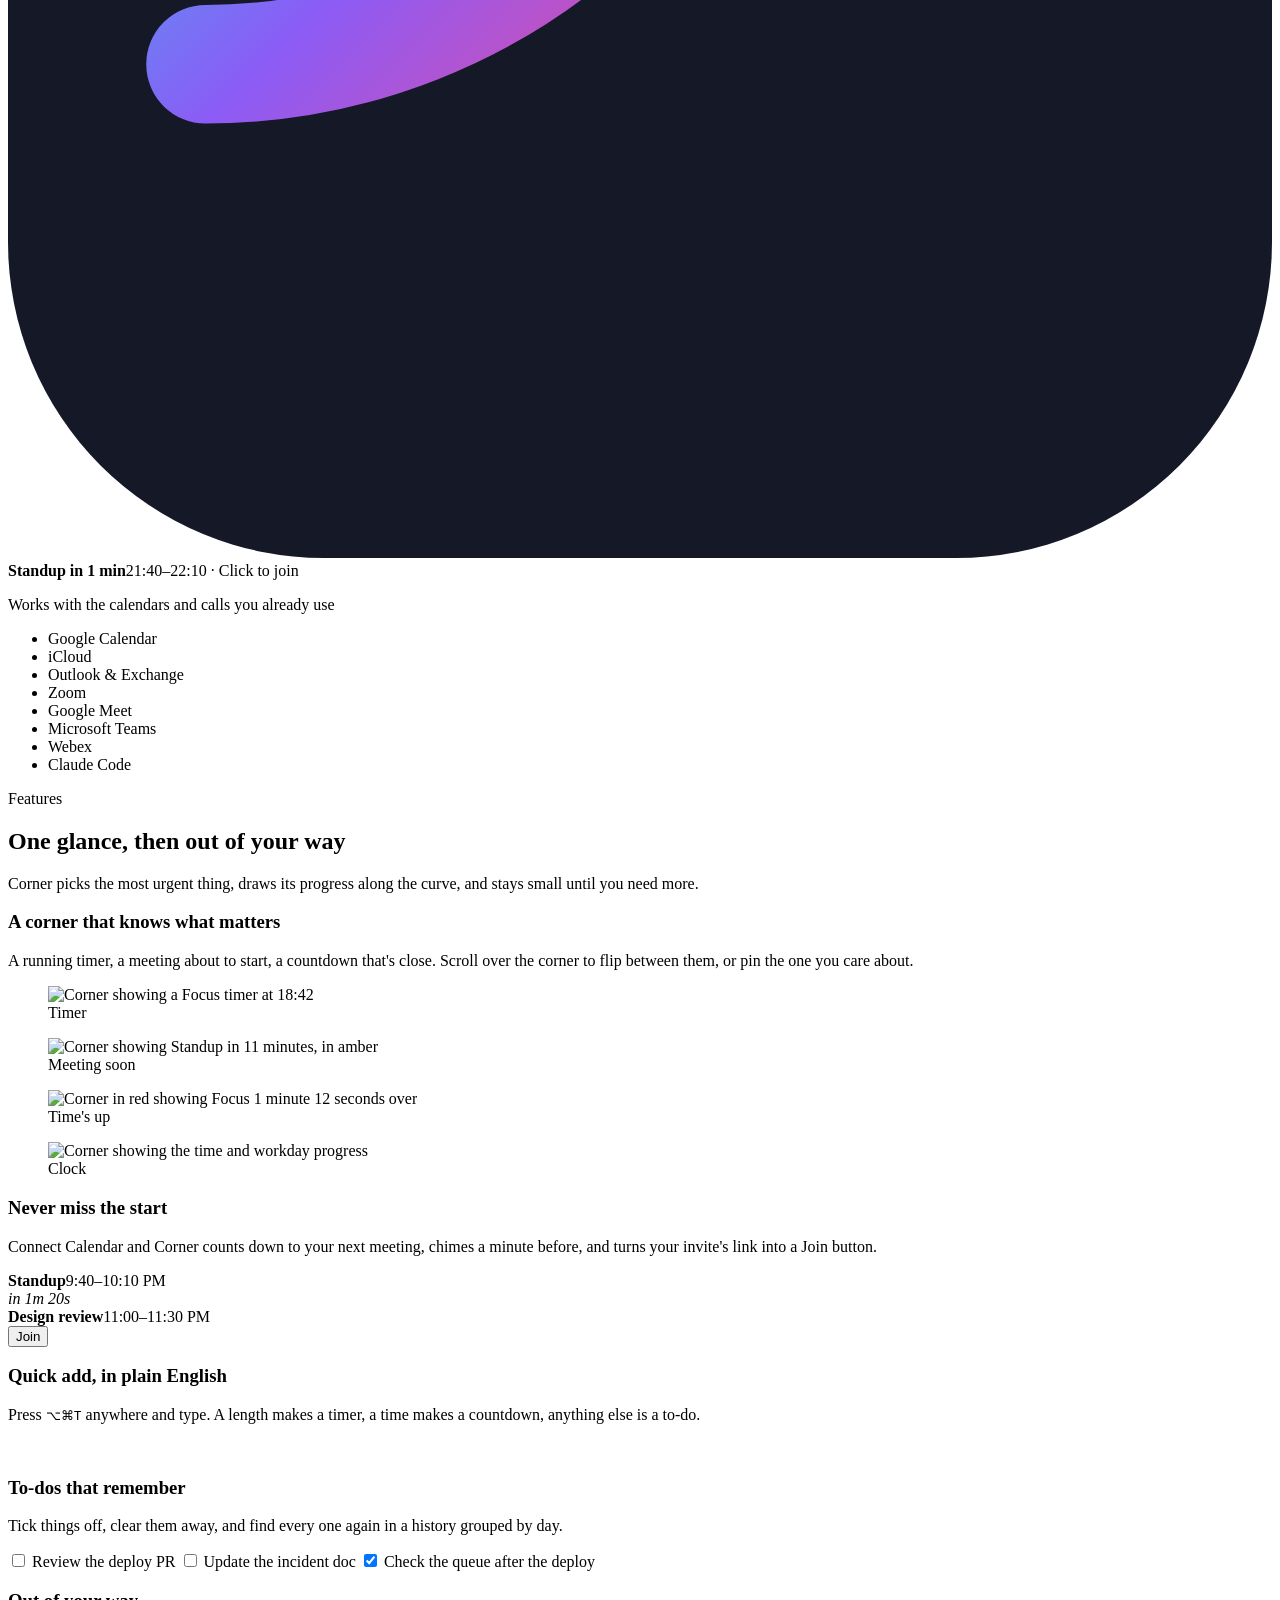
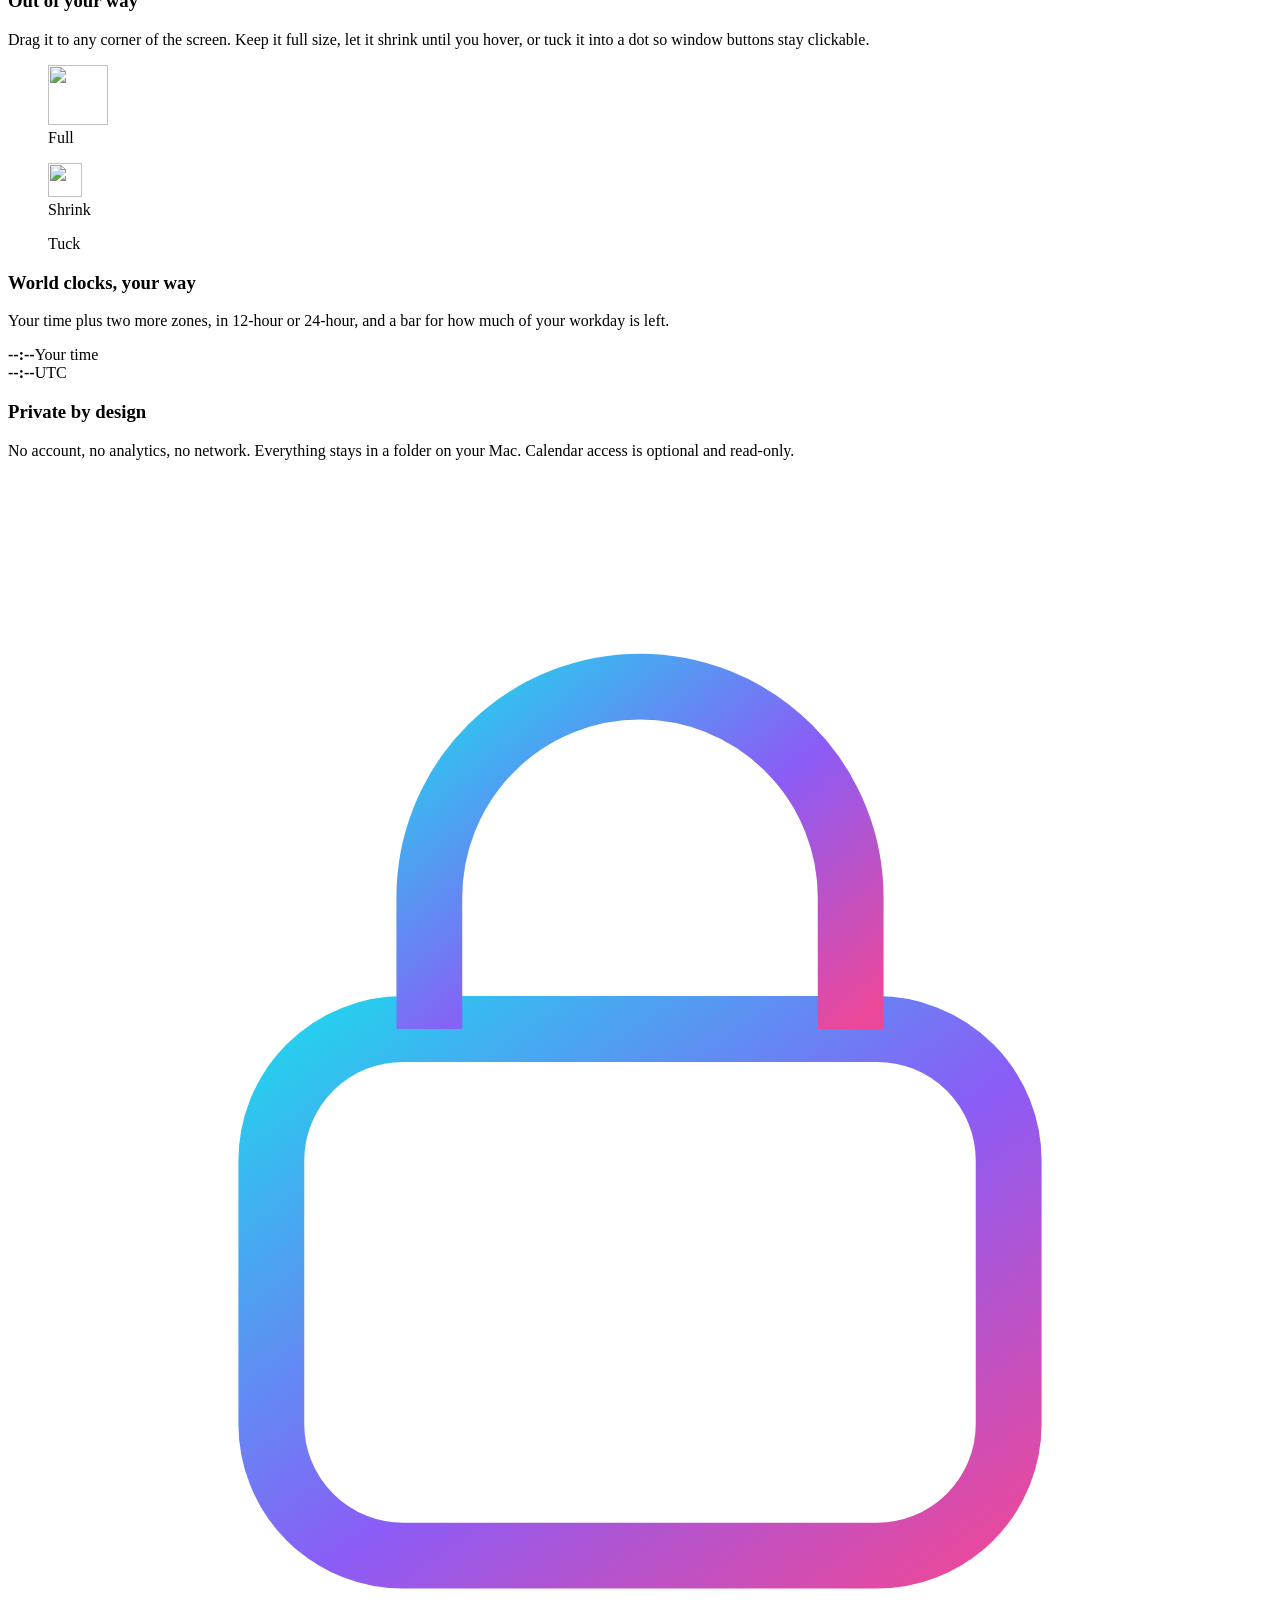
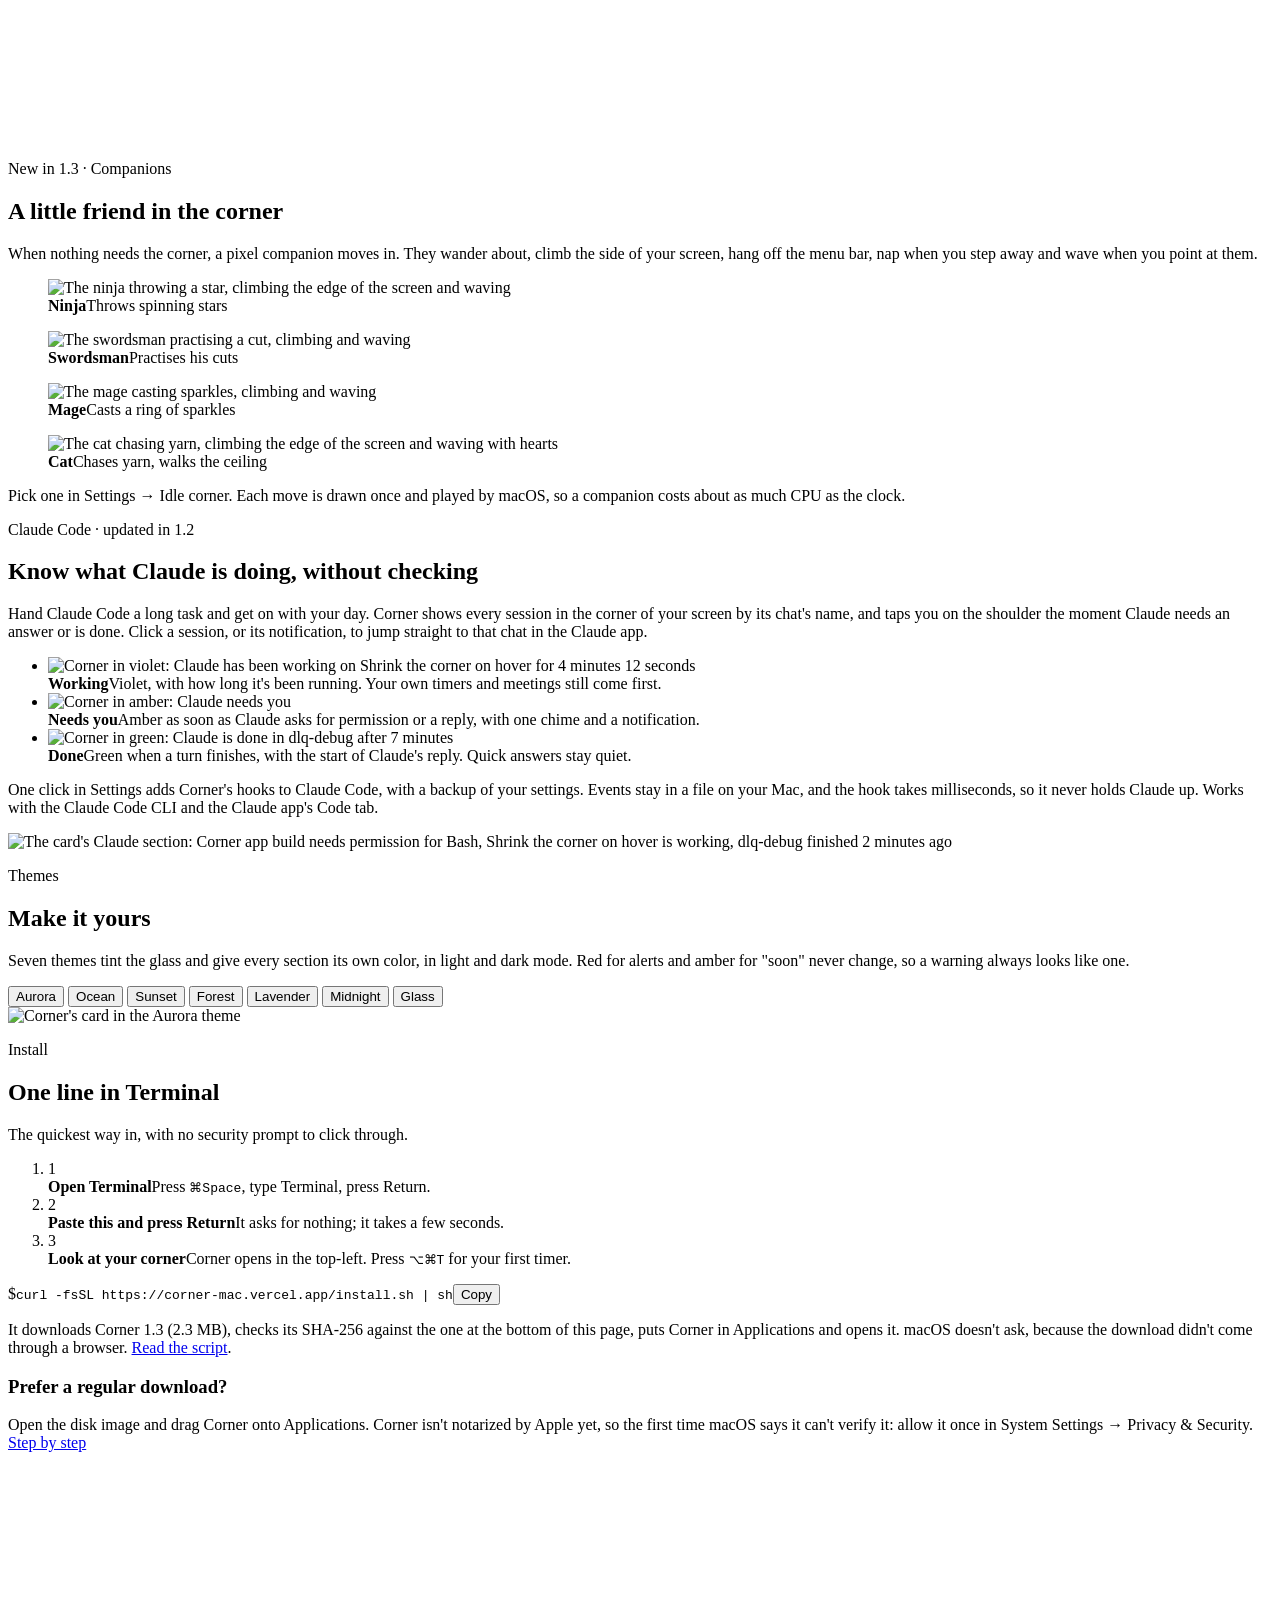
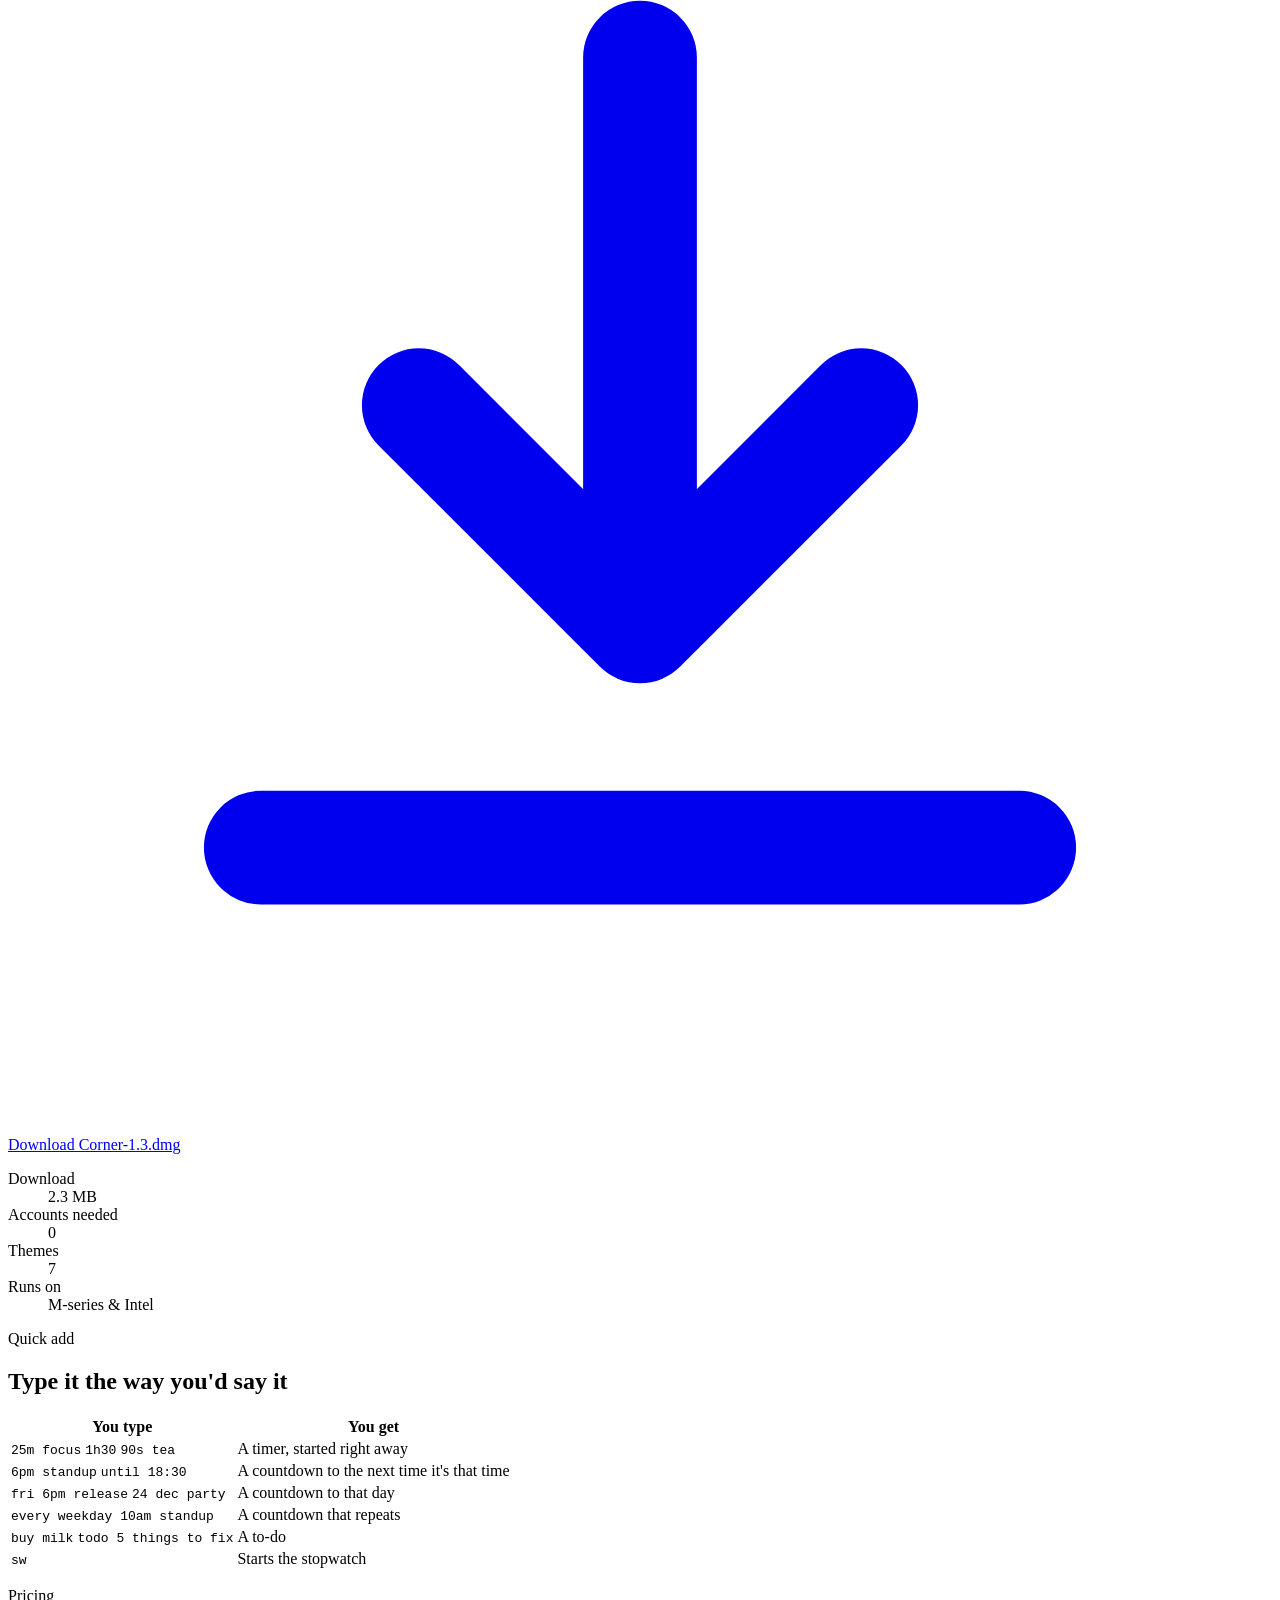
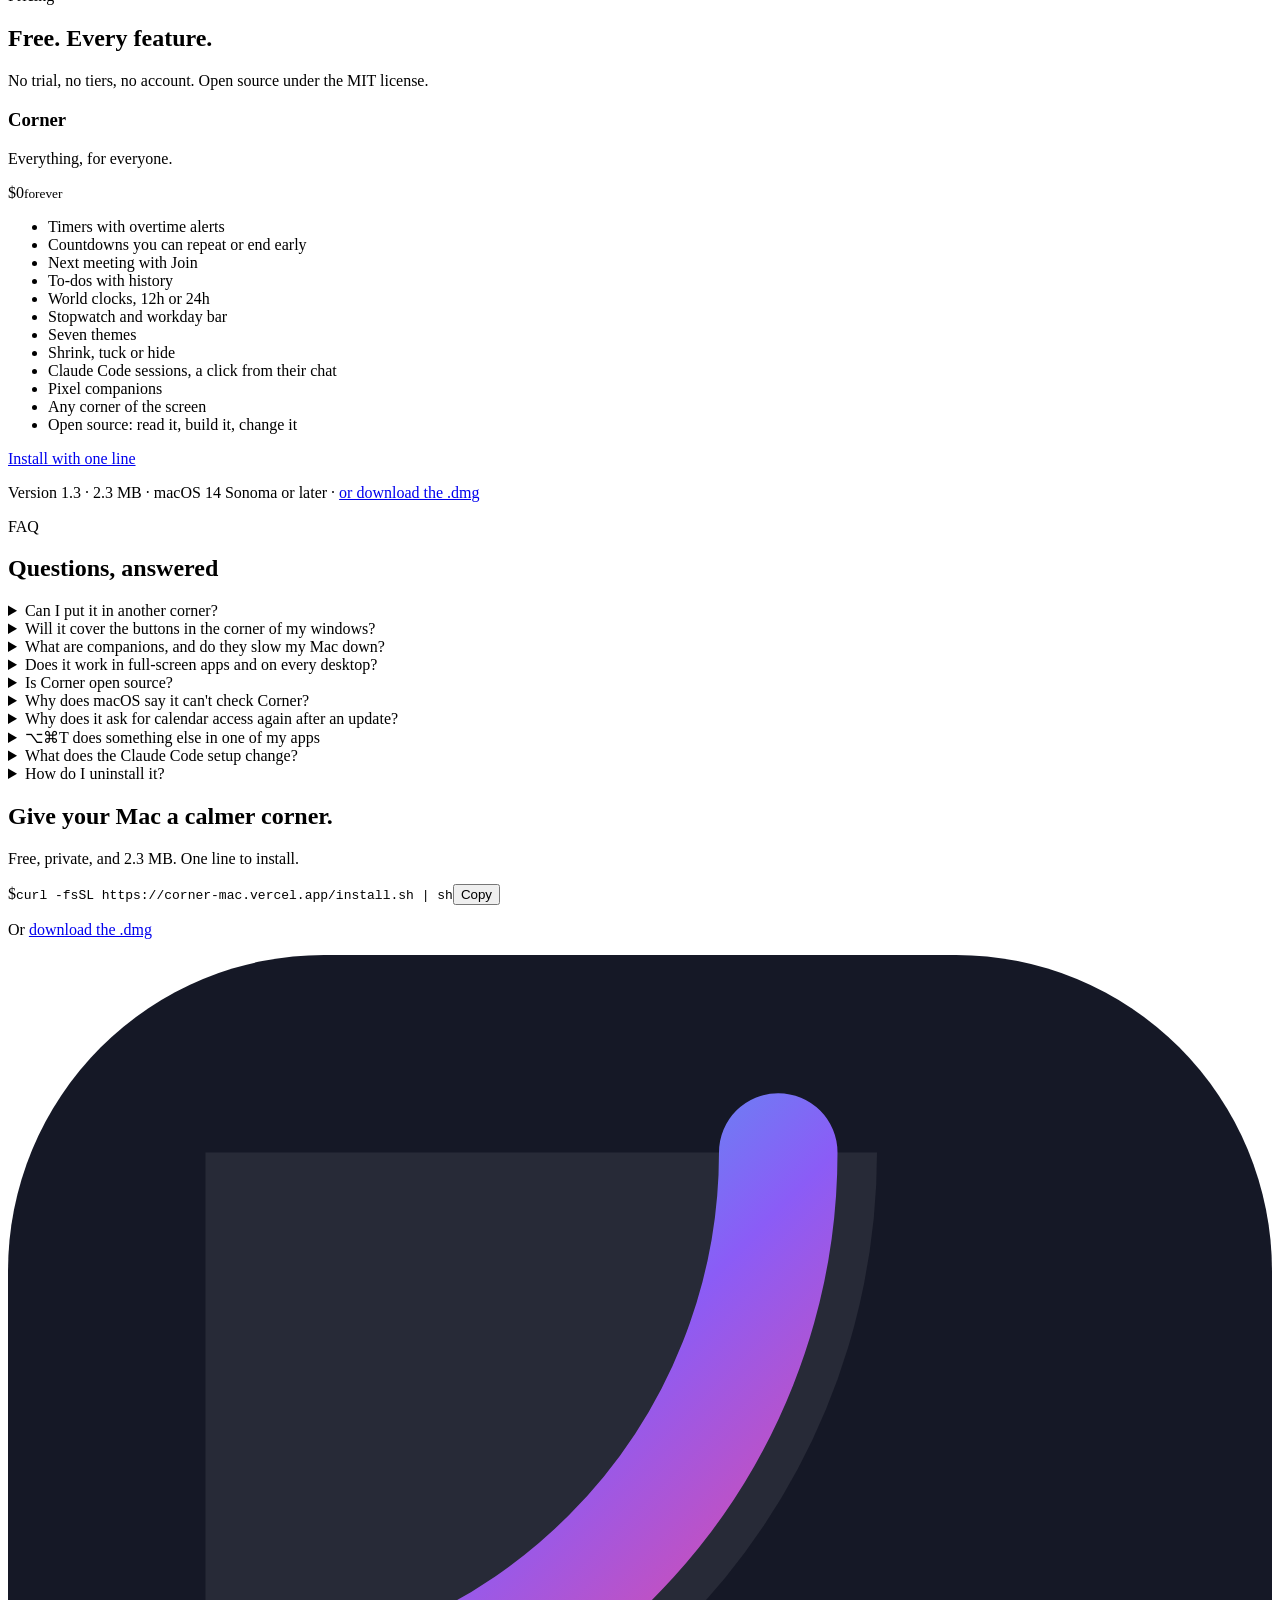
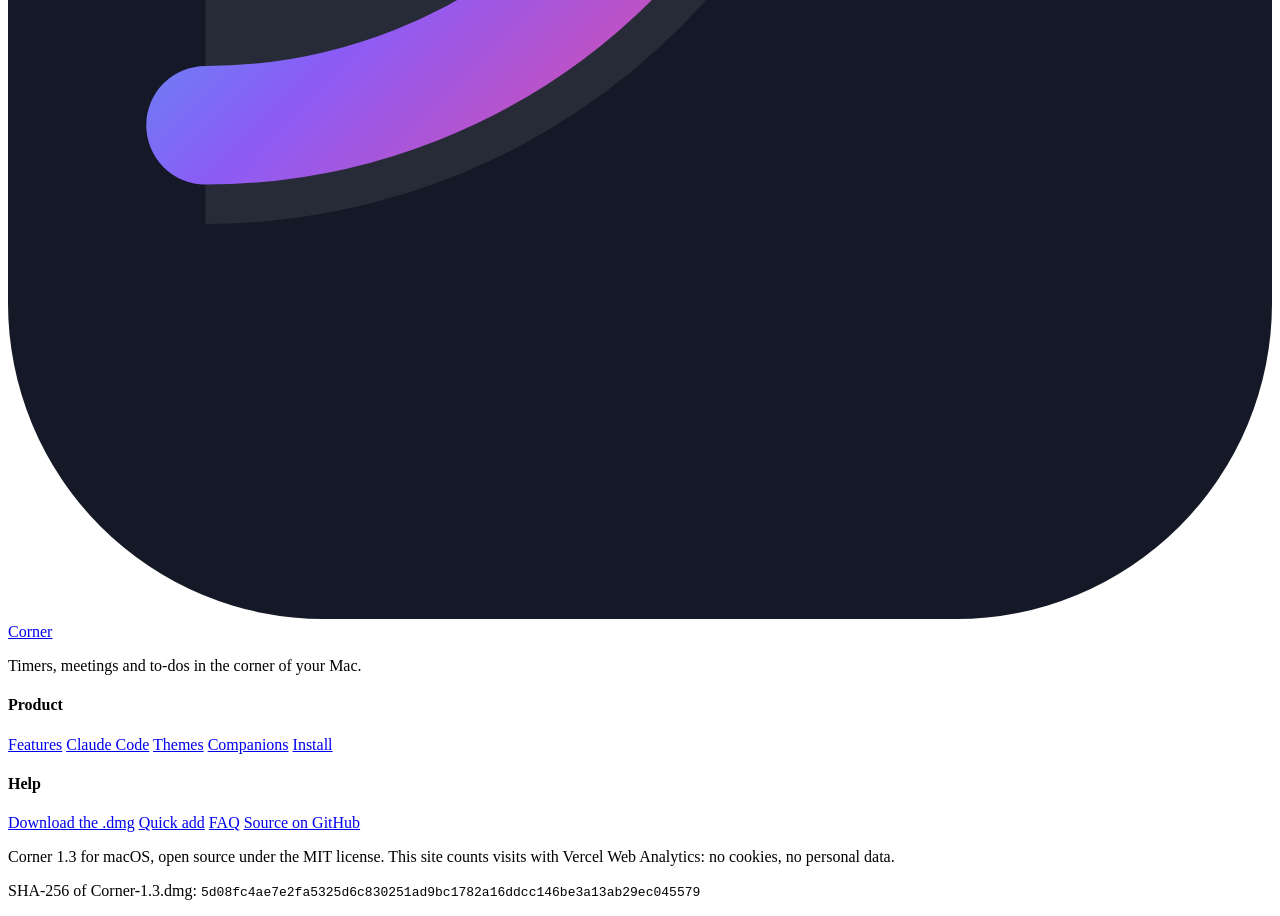
==== commit cdd23058: "Open-source Corner under the MIT license Add the license, and open the README with what Corner is, h" ====
--- a/site/index.html
+++ b/site/index.html
@@ -4,7 +4,7 @@
   <meta charset="utf-8">
   <meta name="viewport" content="width=device-width, initial-scale=1">
   <title>Corner: timers, meetings and to-dos in the corner of your Mac</title>
-  <meta name="description" content="Corner is a free macOS widget that lives in a corner of your screen: timers, countdowns, your next meeting, to-dos, world clocks, your Claude Code sessions and a pixel companion, one click away.">
+  <meta name="description" content="Corner is a free, open-source macOS widget that lives in a corner of your screen: timers, countdowns, your next meeting, to-dos, world clocks, your Claude Code sessions and a pixel companion, one click away.">
   <meta property="og:title" content="Corner for Mac">
   <meta property="og:description" content="Everything time-sensitive, one corner away. Timers, countdowns, your next meeting and to-dos for macOS.">
   <meta property="og:image" content="/img/themes-dark.jpg">
@@ -76,6 +76,7 @@
         <a href="#claude">Claude Code</a>
         <a href="#themes">Themes</a>
         <a href="#faq">FAQ</a>
+        <a class="nav-github" href="https://github.com/Tejendrasrajawat/corner">GitHub</a>
       </nav>
       <a class="btn btn-small btn-primary" href="#install">Install</a>
     </div>
@@ -95,7 +96,7 @@
           <p class="hero-alt">Paste it into Terminal to install. Or <a href="/download">download the .dmg</a> · <a href="#install">how it works</a></p>
         </div>
         <ul class="trust reveal" aria-label="At a glance">
-          <li>Free forever</li><li>No account</li><li>Works offline</li><li>macOS 14+</li><li>Apple silicon &amp; Intel</li>
+          <li>Free forever</li><li>Open source</li><li>No account</li><li>Works offline</li><li>macOS 14+</li><li>Apple silicon &amp; Intel</li>
         </ul>
       </div>
 
@@ -373,7 +374,7 @@
         <header class="section-head reveal">
           <p class="eyebrow">Pricing</p>
           <h2>Free. Every feature.</h2>
-          <p>No trial, no tiers, no account.</p>
+          <p>No trial, no tiers, no account. Open source under the MIT license.</p>
         </header>
         <div class="price-card reveal">
           <div class="price-top">
@@ -395,6 +396,7 @@
             <li>Claude Code sessions, a click from their chat</li>
             <li>Pixel companions</li>
             <li>Any corner of the screen</li>
+            <li>Open source: read it, build it, change it</li>
           </ul>
           <a class="btn btn-primary btn-large btn-block" href="#install">Install with one line</a>
           <p class="fine">Version 1.3 · 2.3 MB · macOS 14 Sonoma or later · <a href="/download">or download the .dmg</a></p>
@@ -431,6 +433,10 @@
           <details>
             <summary>Does it work in full-screen apps and on every desktop?</summary>
             <p>Yes. It shows on every Space, and moves to the very top when an app is full screen and the menu bar is hidden.</p>
+          </details>
+          <details>
+            <summary>Is Corner open source?</summary>
+            <p>Yes, under the MIT license. The code is on <a href="https://github.com/Tejendrasrajawat/corner">GitHub</a>: a Swift package you can build with just the Xcode Command Line Tools (<code>./scripts/build-app.sh --install</code>). Issues and pull requests are welcome.</p>
           </details>
           <details>
             <summary>Why does macOS say it can't check Corner?</summary>
@@ -491,10 +497,11 @@
         <a href="/download">Download the .dmg</a>
         <a href="#quick-add">Quick add</a>
         <a href="#faq">FAQ</a>
+        <a href="https://github.com/Tejendrasrajawat/corner">Source on GitHub</a>
       </div>
     </div>
     <div class="container footer-fine">
-      <p>Corner 1.3 for macOS. This site counts visits with Vercel Web Analytics: no cookies, no personal data.</p>
+      <p>Corner 1.3 for macOS, open source under the MIT license. This site counts visits with Vercel Web Analytics: no cookies, no personal data.</p>
       <p class="checksum">SHA-256 of Corner-1.3.dmg: <code>5d08fc4ae7e2fa5325d6c830251ad9bc1782a16ddcc146be3a13ab29ec045579</code></p>
     </div>
   </footer>
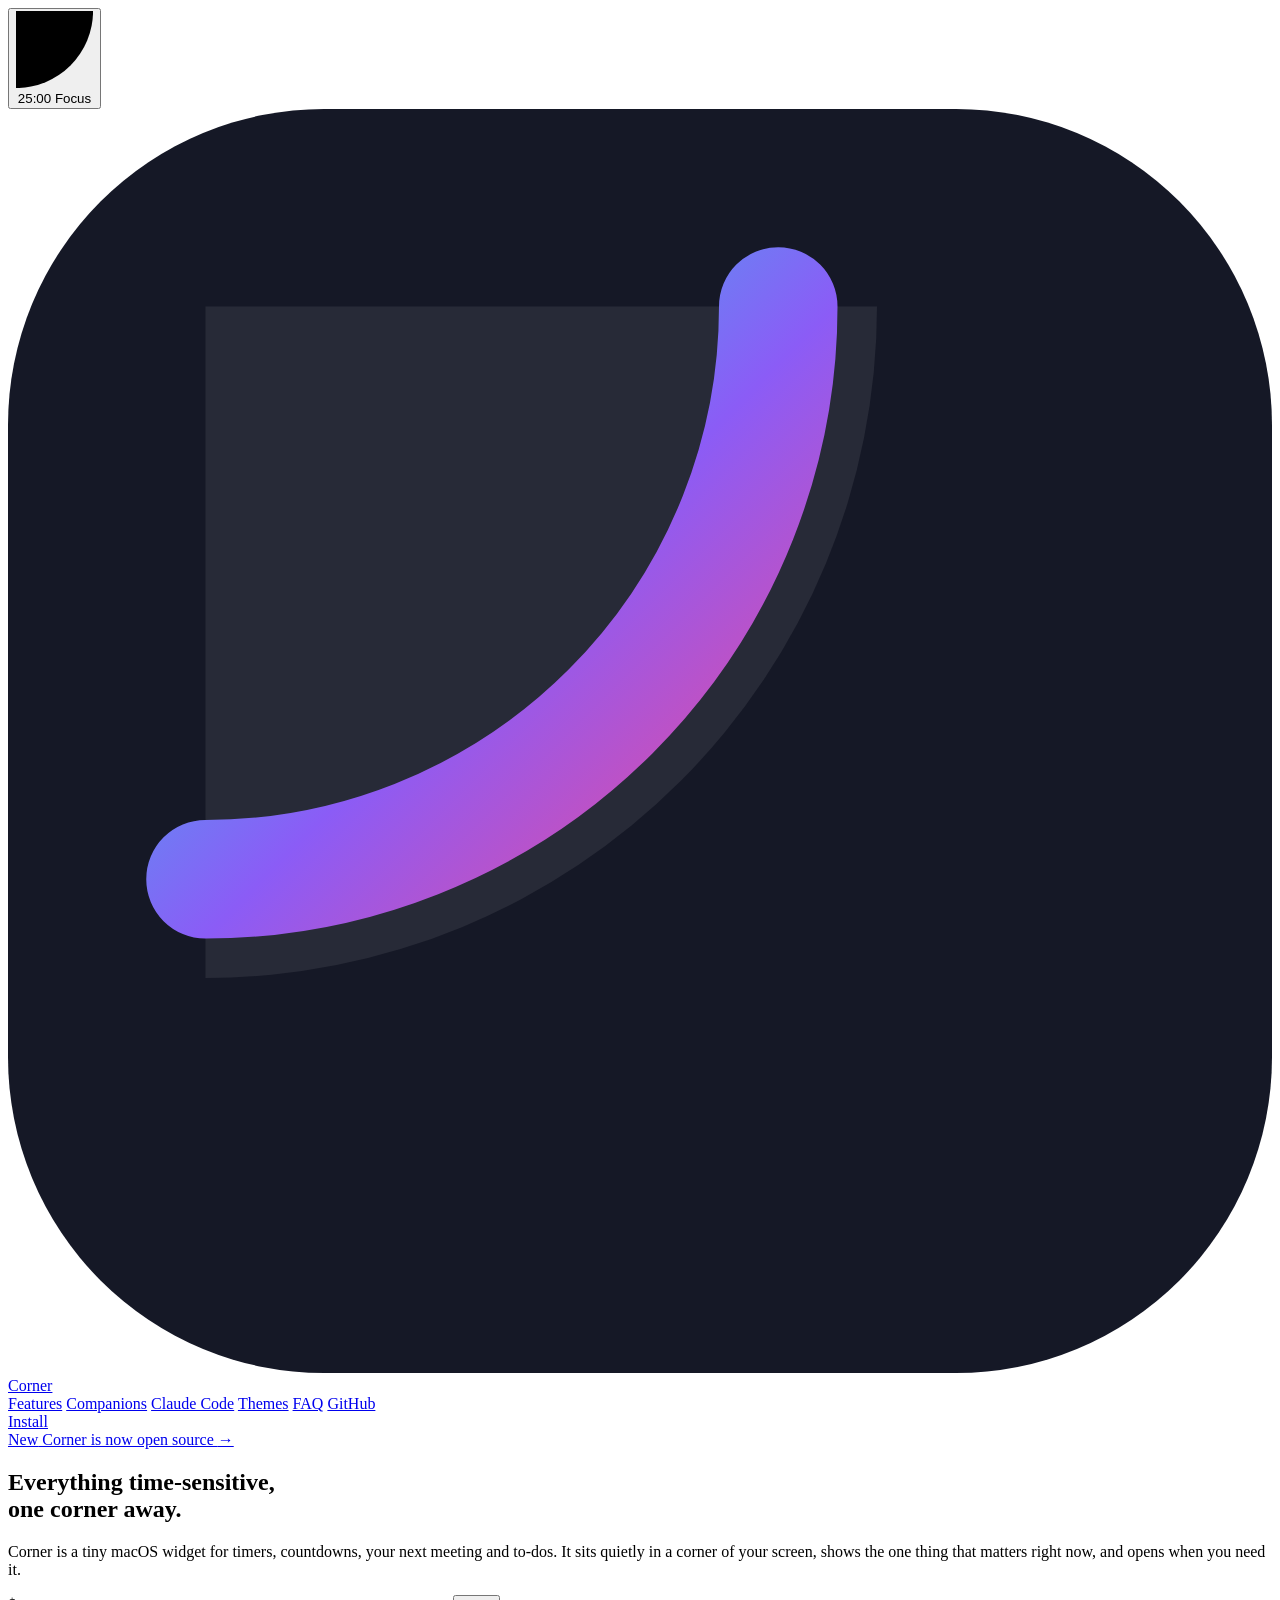
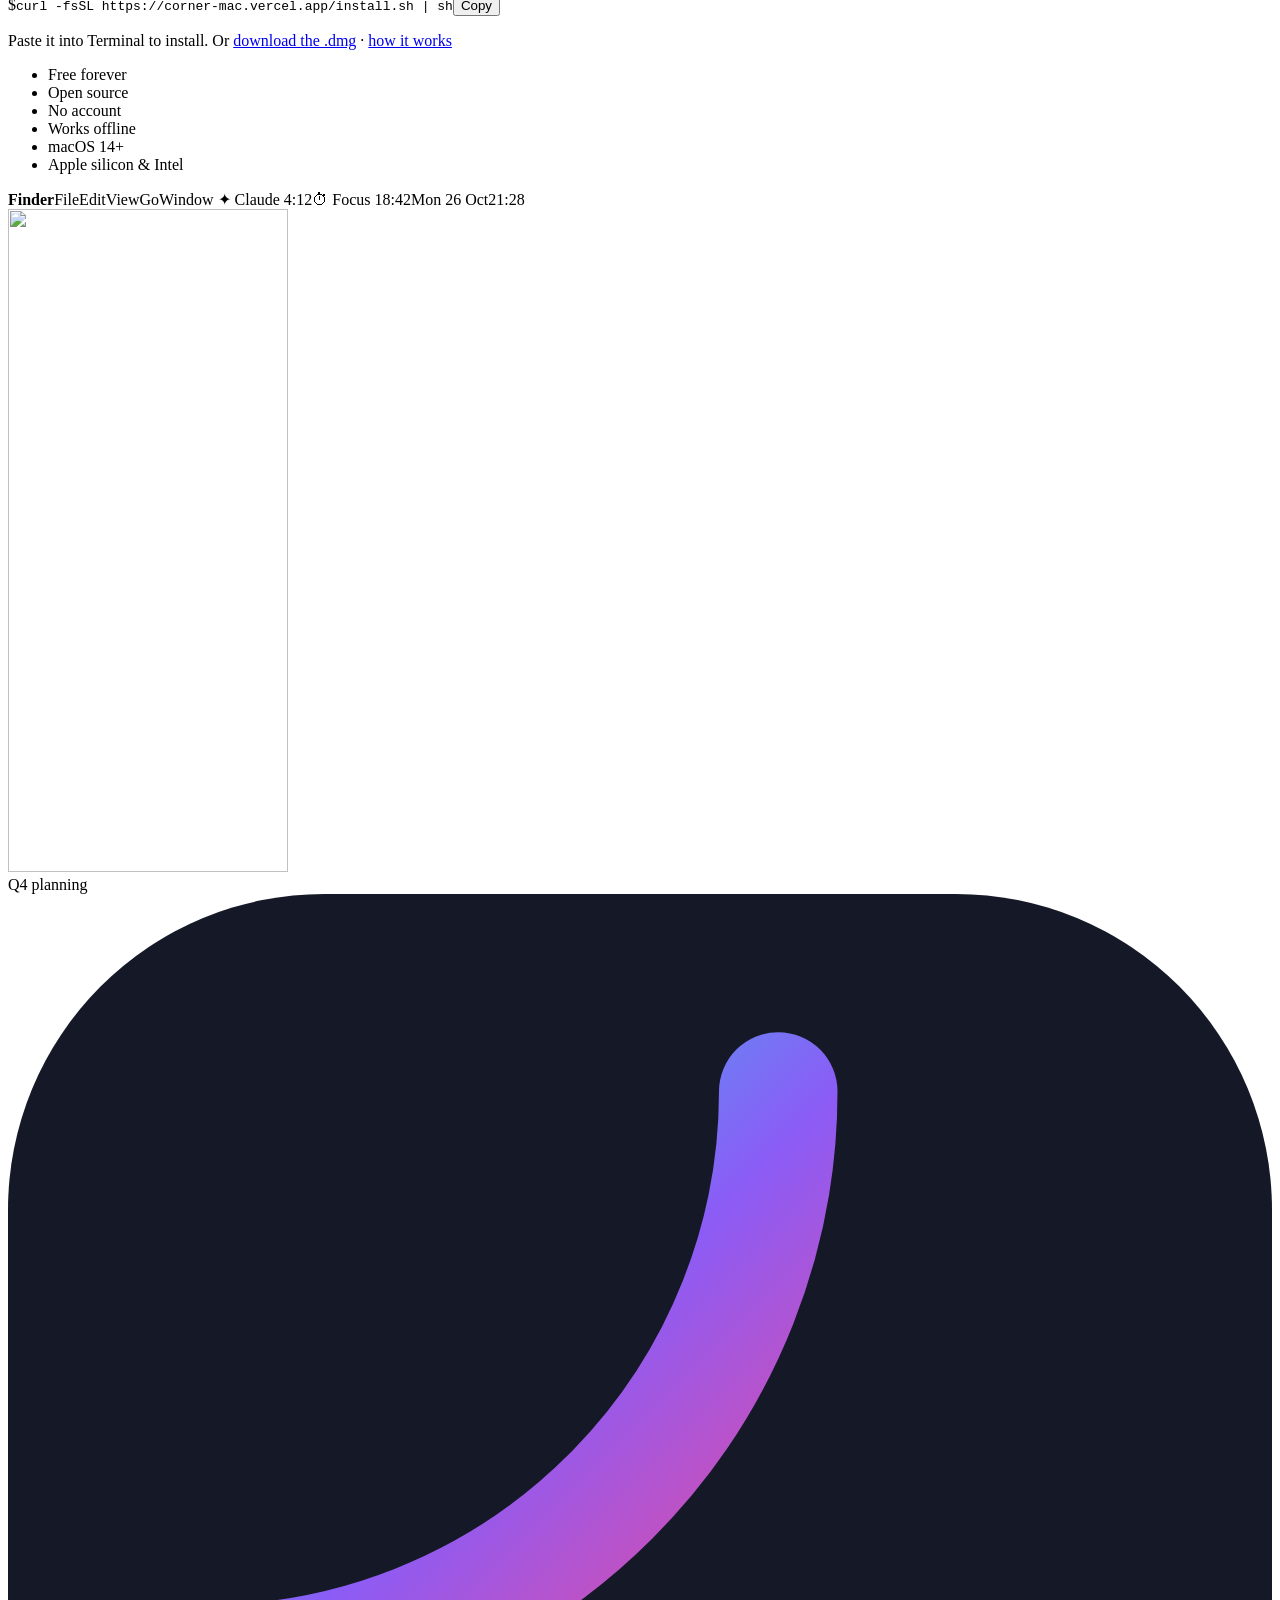
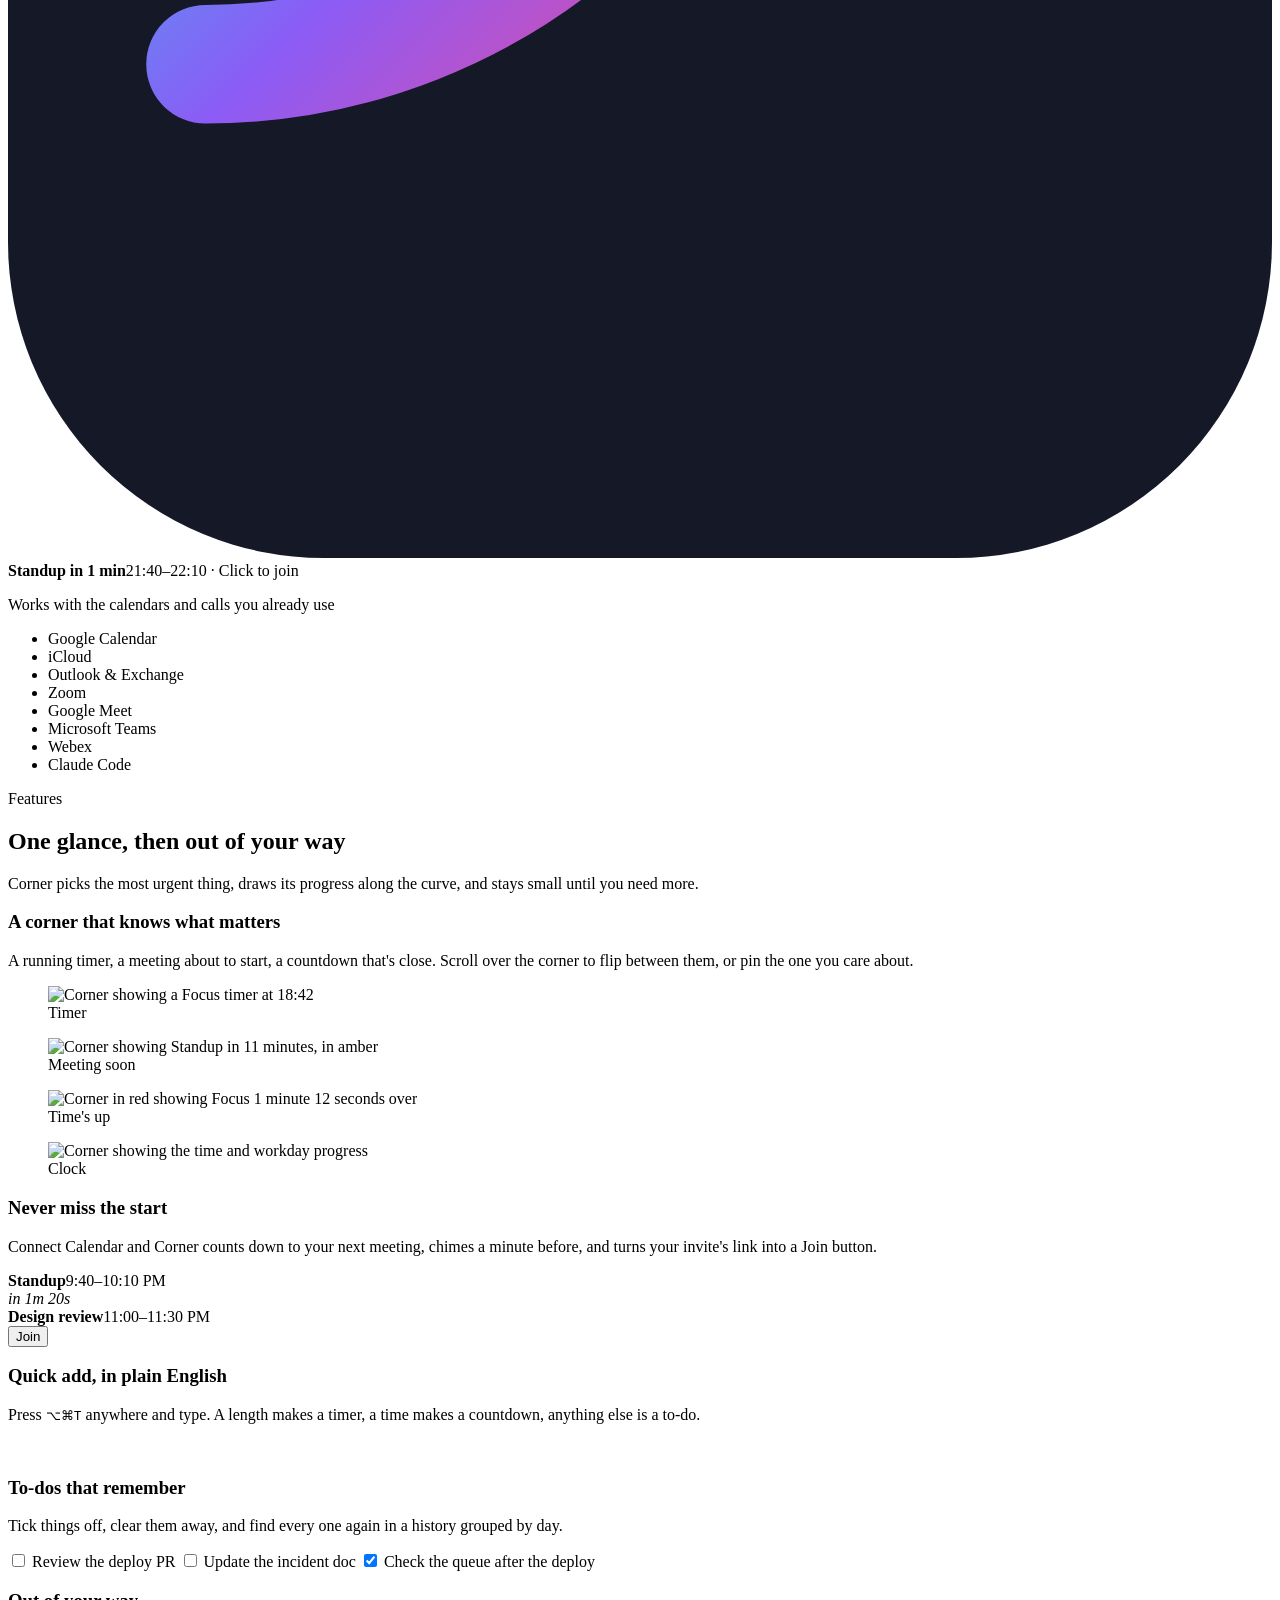
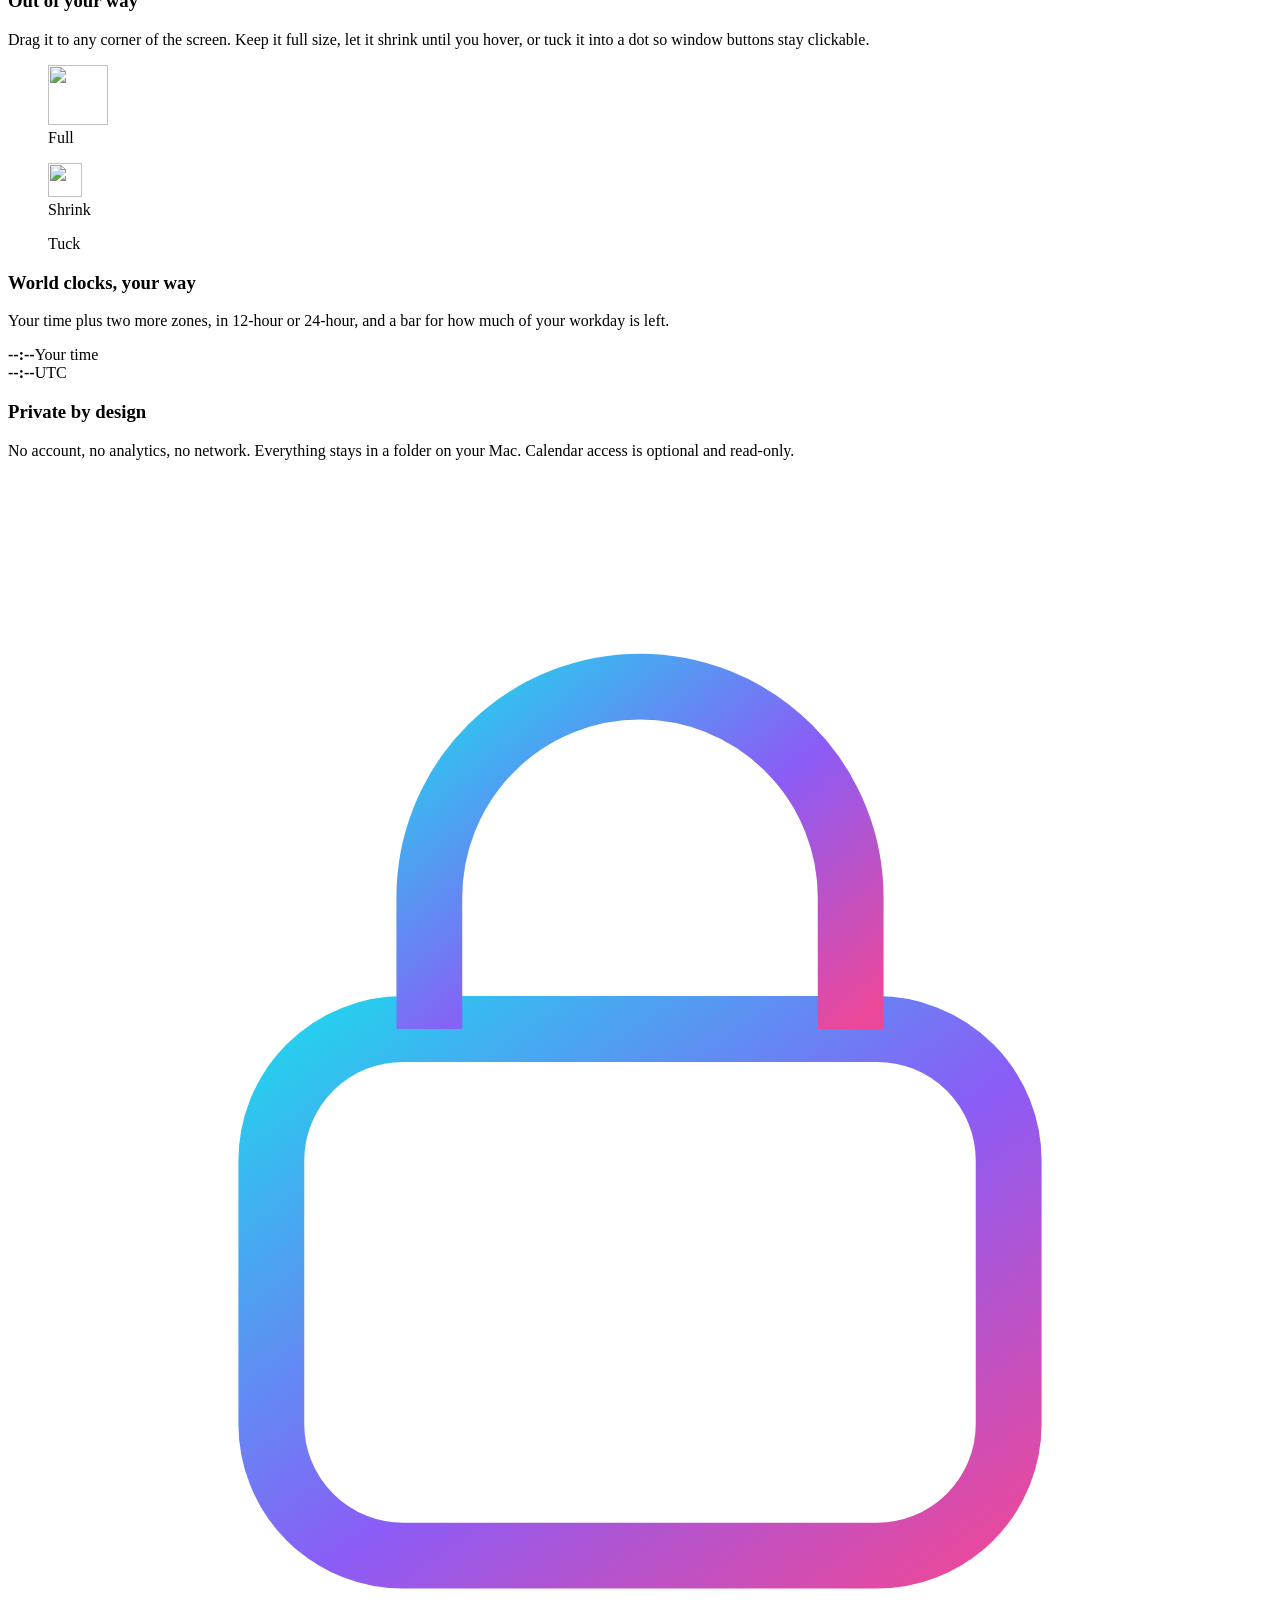
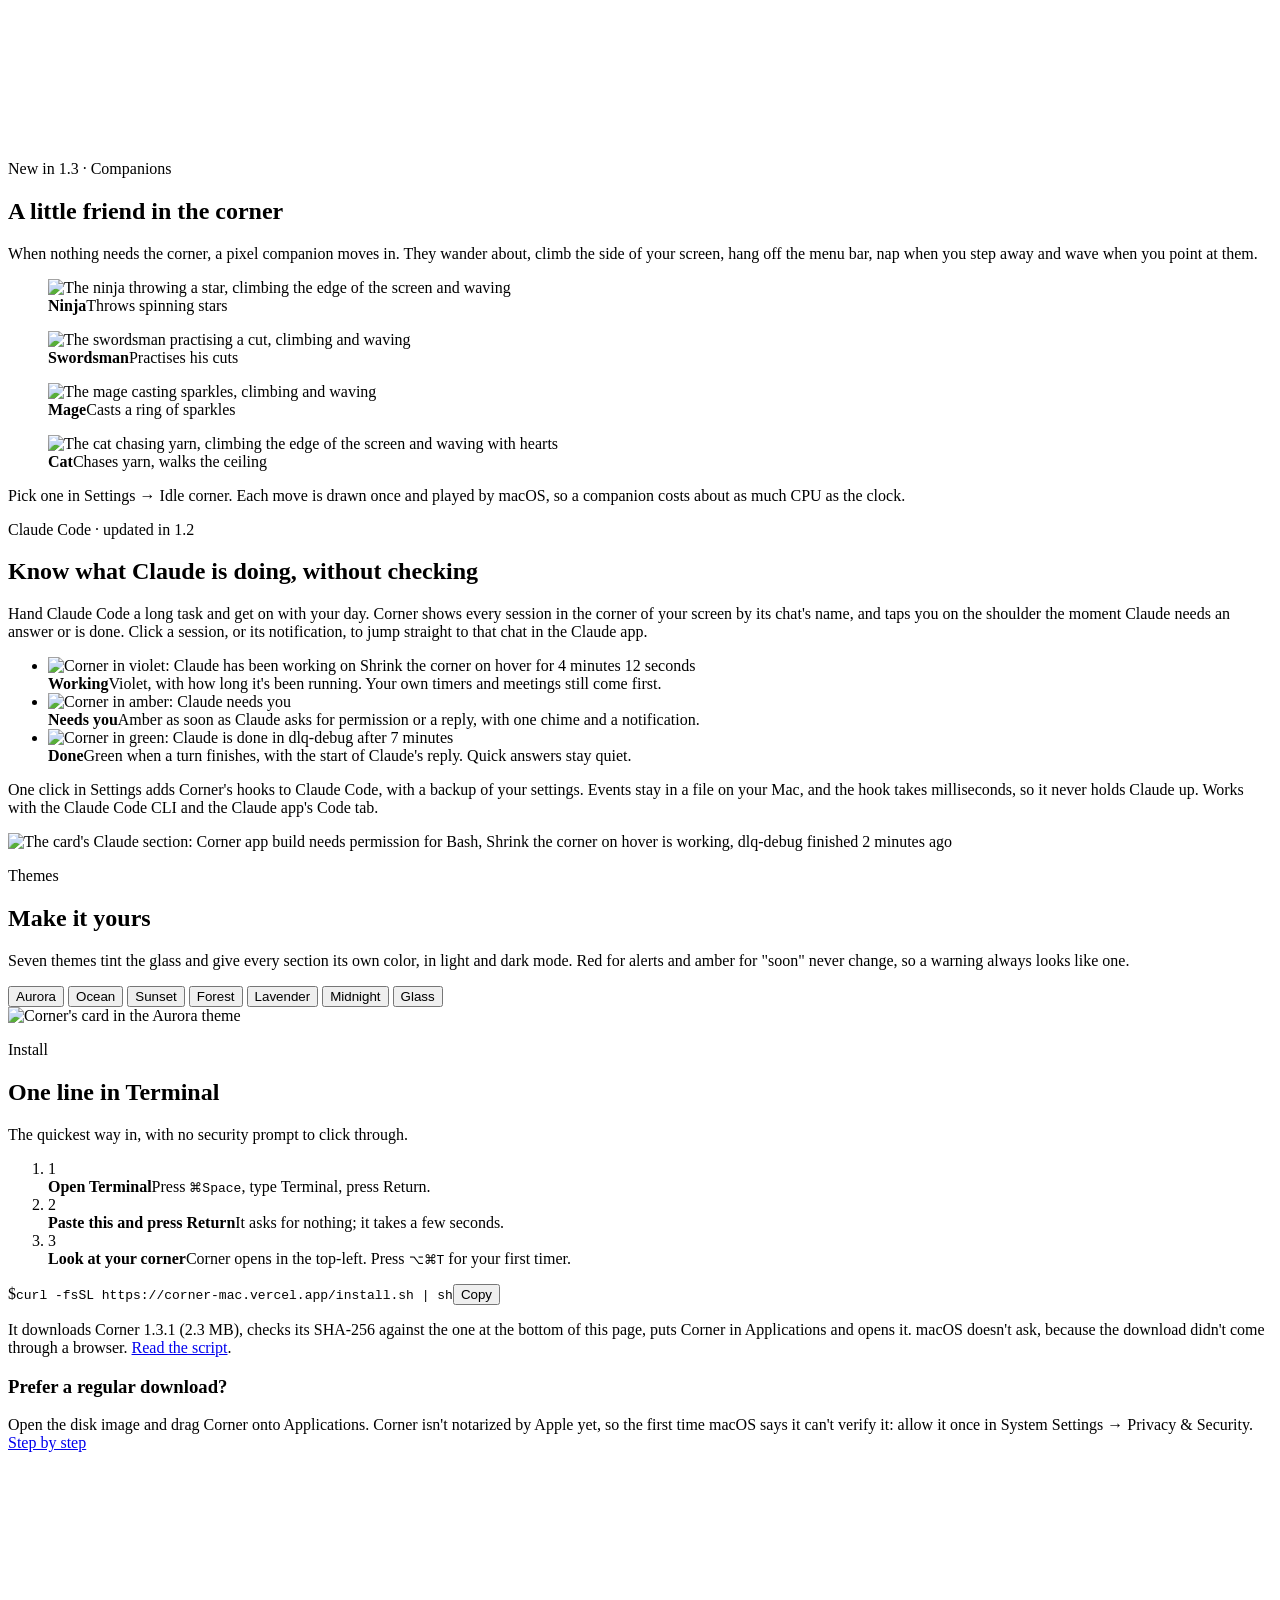
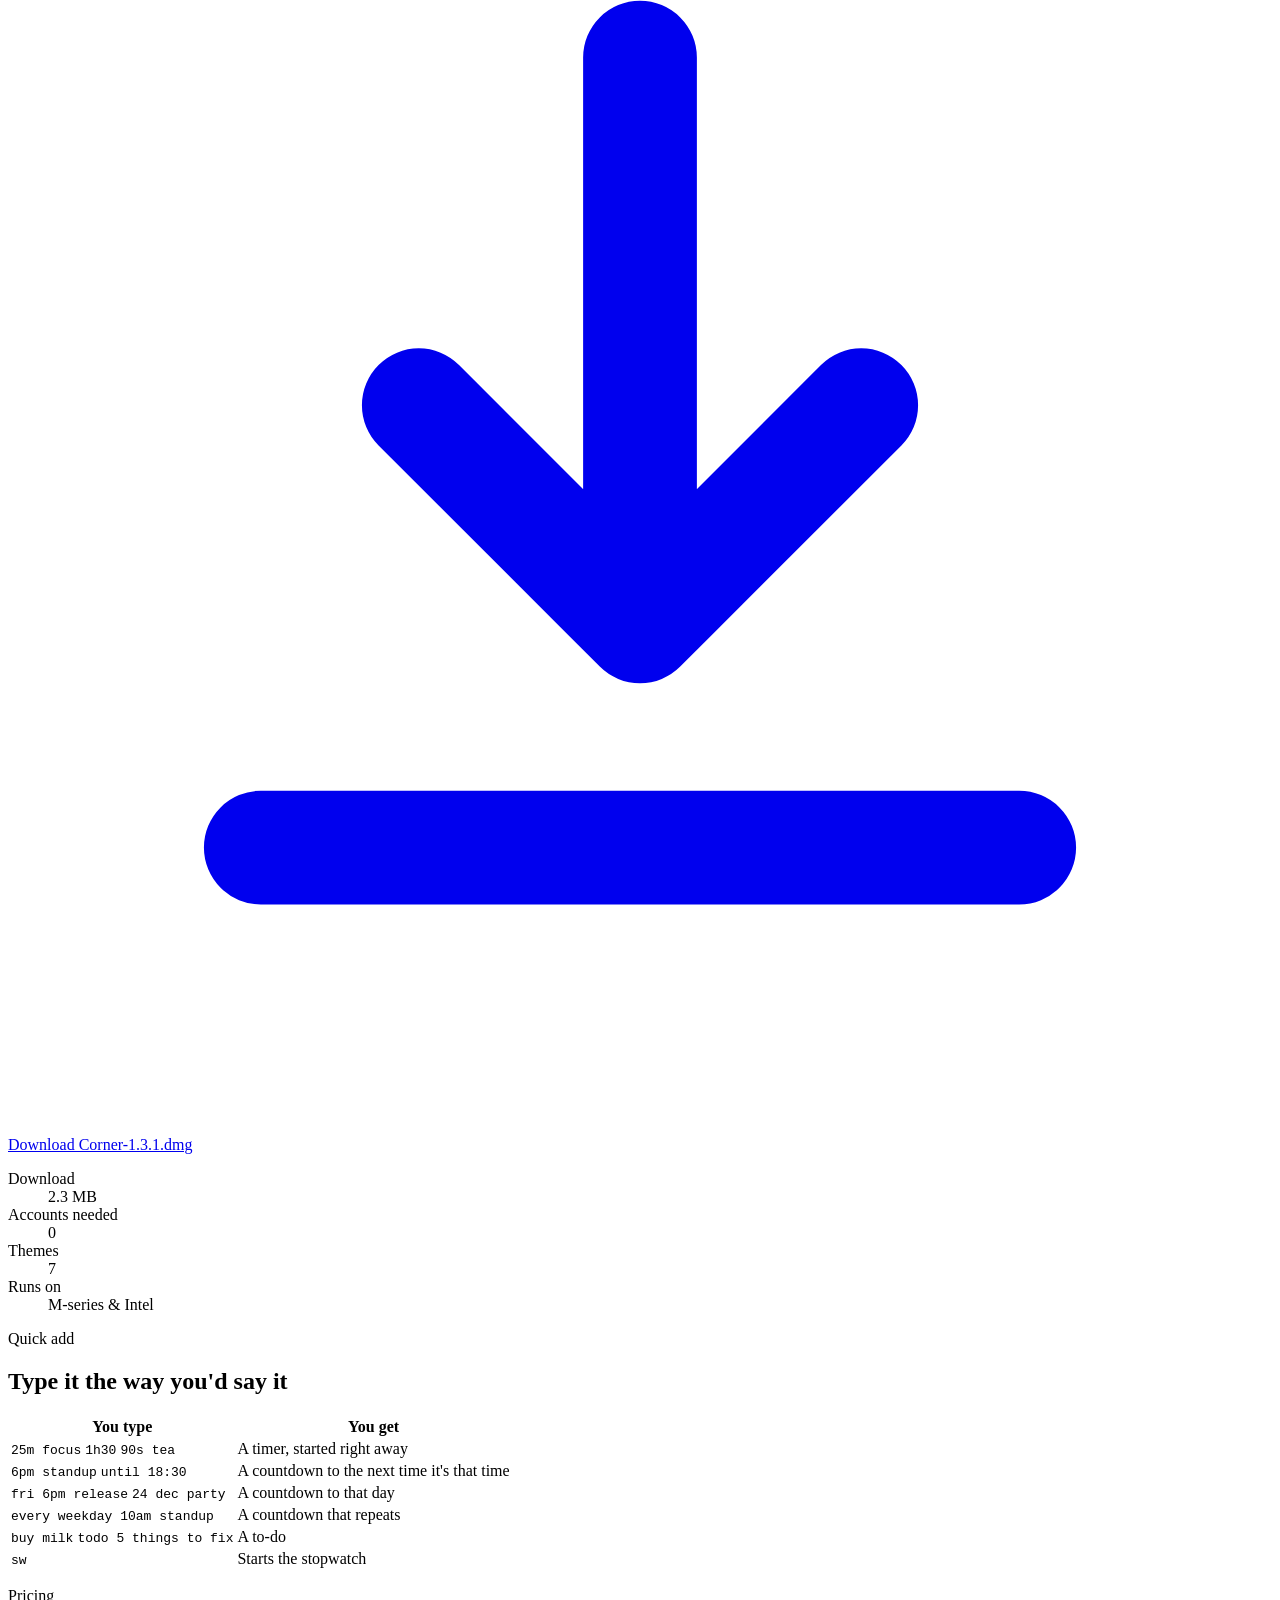
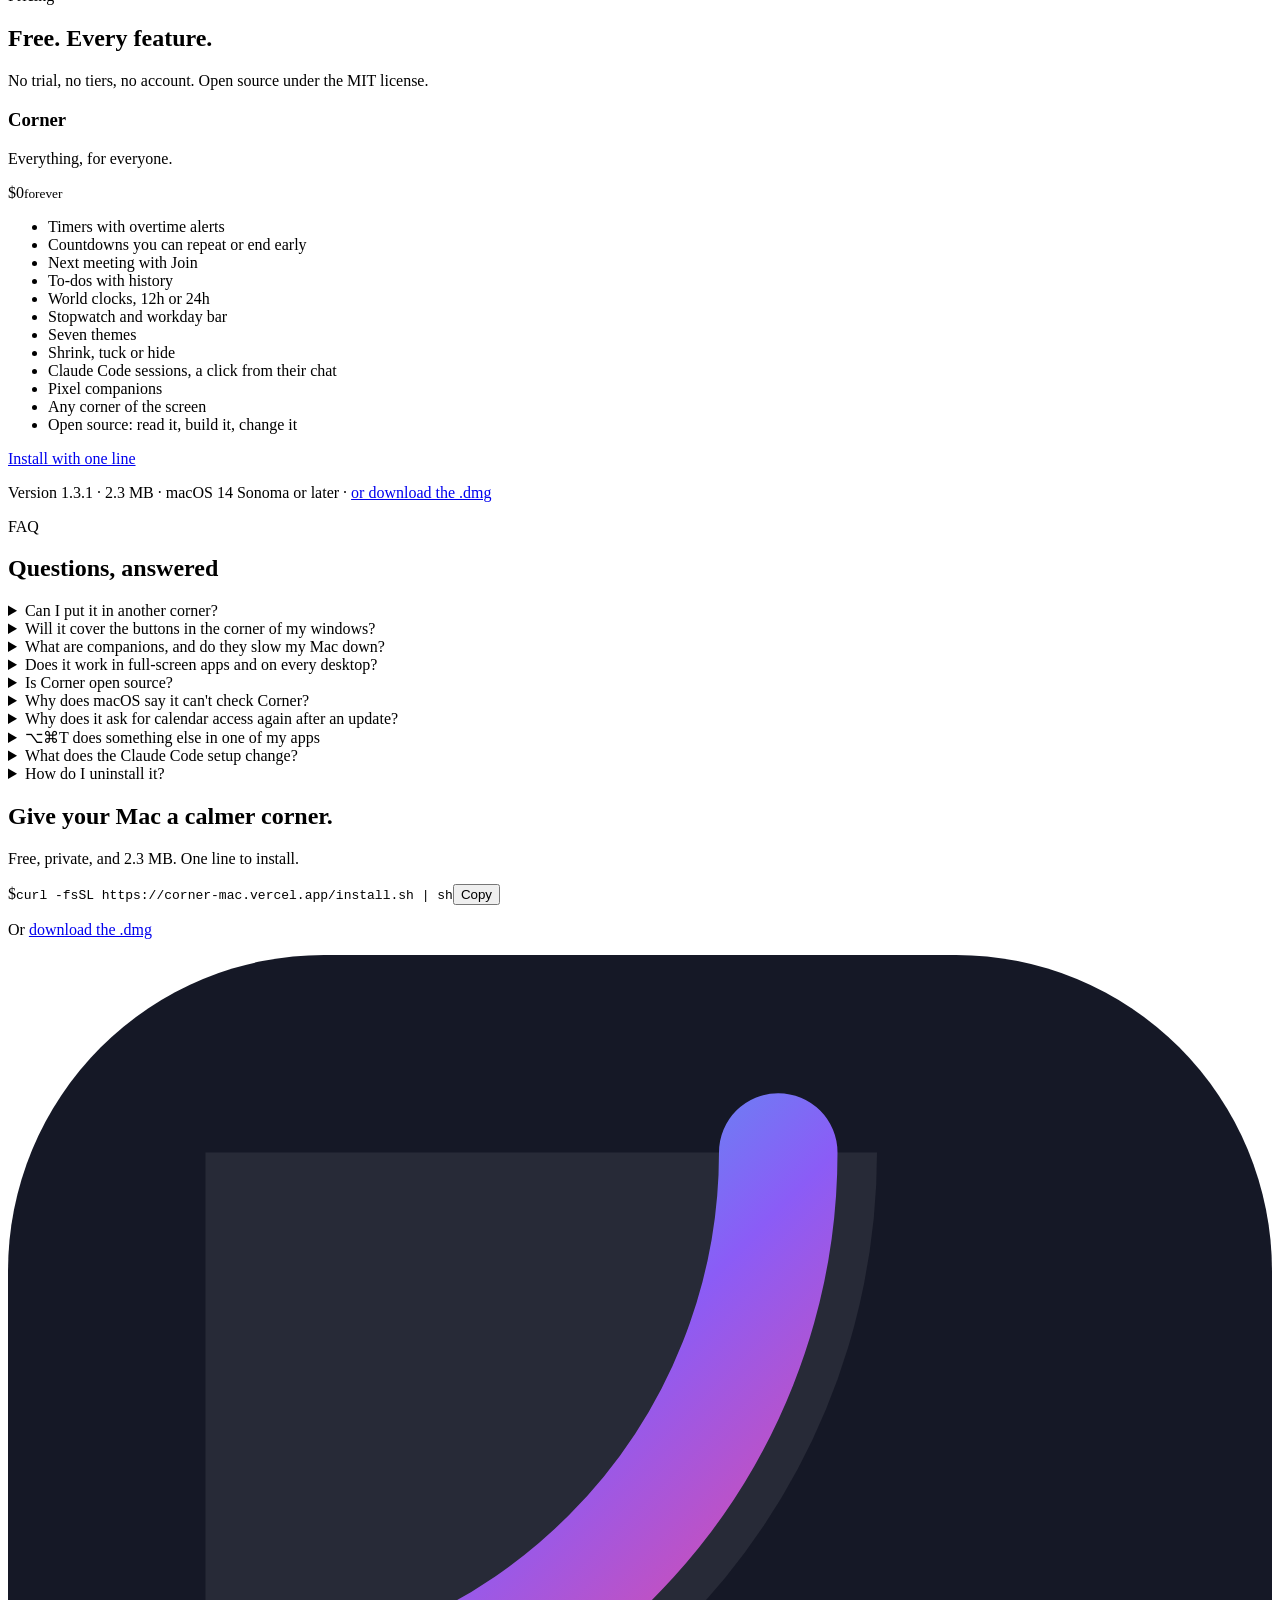
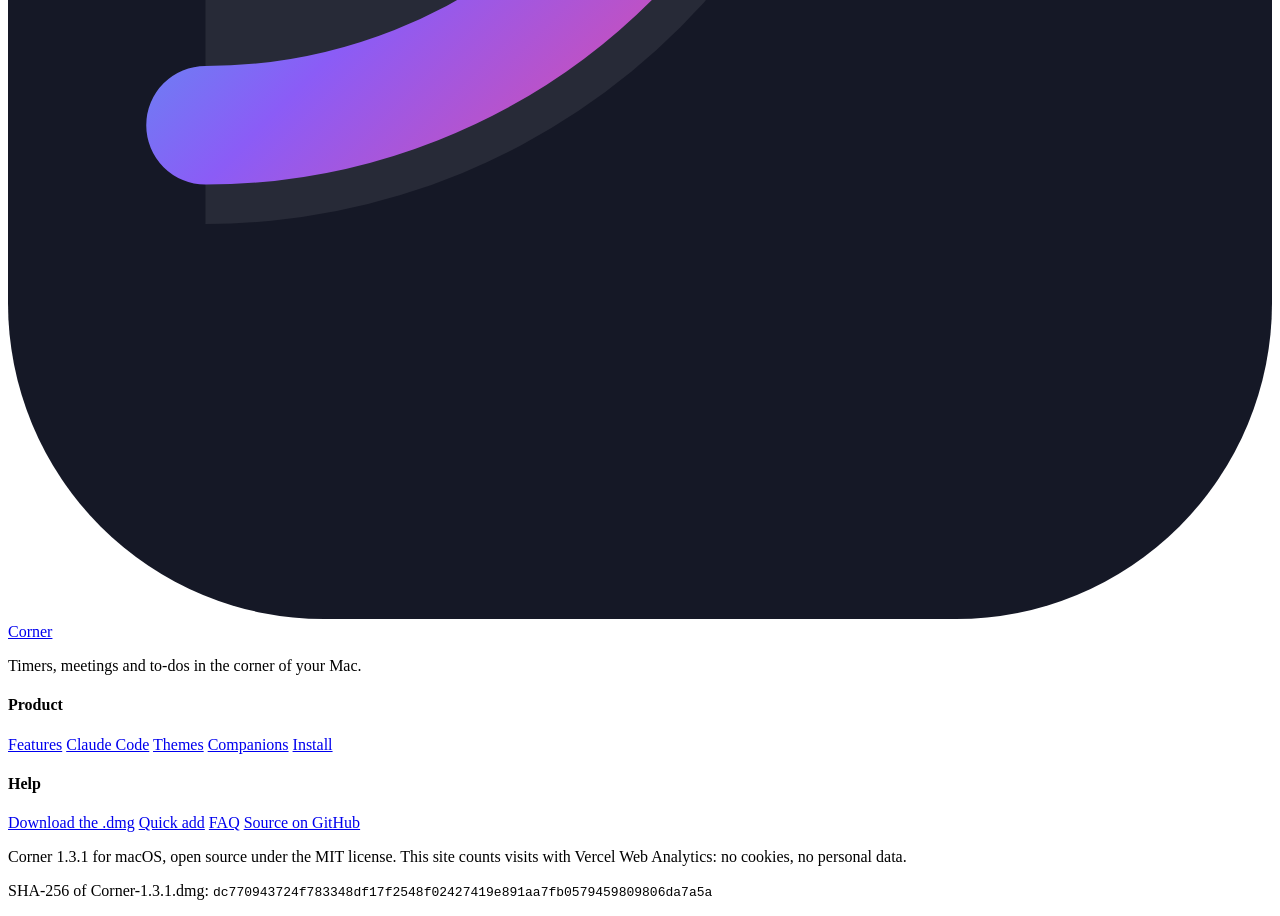
==== commit 8481d0d8: "Release Corner 1.3.1 Version 1.3.1 (build 5) carries the fix for Claude sessions stuck on "Working"." ====
--- a/site/index.html
+++ b/site/index.html
@@ -88,7 +88,7 @@
       <div class="glow glow-a" aria-hidden="true"></div>
       <div class="glow glow-b" aria-hidden="true"></div>
       <div class="container hero-copy">
-        <a class="pill reveal" href="#companions"><span class="pill-tag">New in 1.3</span> Pixel companions, and any corner of your screen <span aria-hidden="true">→</span></a>
+        <a class="pill reveal" href="https://github.com/Tejendrasrajawat/corner"><span class="pill-tag">New</span> Corner is now open source <span aria-hidden="true">→</span></a>
         <h1 class="reveal">Everything time&#8209;sensitive,<br><span class="grad">one corner away.</span></h1>
         <p class="lede reveal">Corner is a tiny macOS widget for timers, countdowns, your next meeting and to-dos. It sits quietly in a corner of your screen, shows the one thing that matters right now, and opens when you need it.</p>
         <div class="hero-install reveal">
@@ -323,7 +323,7 @@
             <li><span class="num">3</span><div><b>Look at your corner</b><span>Corner opens in the top-left. Press <kbd>⌥</kbd><kbd>⌘</kbd><kbd>T</kbd> for your first timer.</span></div></li>
           </ol>
           <div class="cmd cmd-big"><span class="prompt" aria-hidden="true">$</span><code id="install-cmd">curl -fsSL https://corner-mac.vercel.app/install.sh | sh</code><button class="btn btn-small btn-primary" type="button" data-copy="install-cmd">Copy</button></div>
-          <p class="install-fine">It downloads Corner 1.3 (2.3 MB), checks its SHA-256 against the one at the bottom of this page, puts Corner in Applications and opens it. macOS doesn't ask, because the download didn't come through a browser. <a href="/install.sh">Read the script</a>.</p>
+          <p class="install-fine">It downloads Corner 1.3.1 (2.3 MB), checks its SHA-256 against the one at the bottom of this page, puts Corner in Applications and opens it. macOS doesn't ask, because the download didn't come through a browser. <a href="/install.sh">Read the script</a>.</p>
         </div>
         <div class="install-alt reveal">
           <div>
@@ -332,7 +332,7 @@
           </div>
           <a class="btn btn-ghost btn-large" href="/download">
             <svg viewBox="0 0 20 20" aria-hidden="true"><path d="M10 3v9m0 0-3.5-3.5M10 12l3.5-3.5M4 15.5h12" fill="none" stroke="currentColor" stroke-width="1.8" stroke-linecap="round" stroke-linejoin="round"/></svg>
-            Download Corner-1.3.dmg
+            Download Corner-1.3.1.dmg
           </a>
         </div>
 
@@ -399,7 +399,7 @@
             <li>Open source: read it, build it, change it</li>
           </ul>
           <a class="btn btn-primary btn-large btn-block" href="#install">Install with one line</a>
-          <p class="fine">Version 1.3 · 2.3 MB · macOS 14 Sonoma or later · <a href="/download">or download the .dmg</a></p>
+          <p class="fine">Version 1.3.1 · 2.3 MB · macOS 14 Sonoma or later · <a href="/download">or download the .dmg</a></p>
         </div>
 
         <!-- Shown once there's a Buy Me a Coffee link: set the href and remove `hidden`. -->
@@ -501,8 +501,8 @@
       </div>
     </div>
     <div class="container footer-fine">
-      <p>Corner 1.3 for macOS, open source under the MIT license. This site counts visits with Vercel Web Analytics: no cookies, no personal data.</p>
-      <p class="checksum">SHA-256 of Corner-1.3.dmg: <code>5d08fc4ae7e2fa5325d6c830251ad9bc1782a16ddcc146be3a13ab29ec045579</code></p>
+      <p>Corner 1.3.1 for macOS, open source under the MIT license. This site counts visits with Vercel Web Analytics: no cookies, no personal data.</p>
+      <p class="checksum">SHA-256 of Corner-1.3.1.dmg: <code>dc770943724f783348df17f2548f02427419e891aa7fb0579459809806da7a5a</code></p>
     </div>
   </footer>
 
